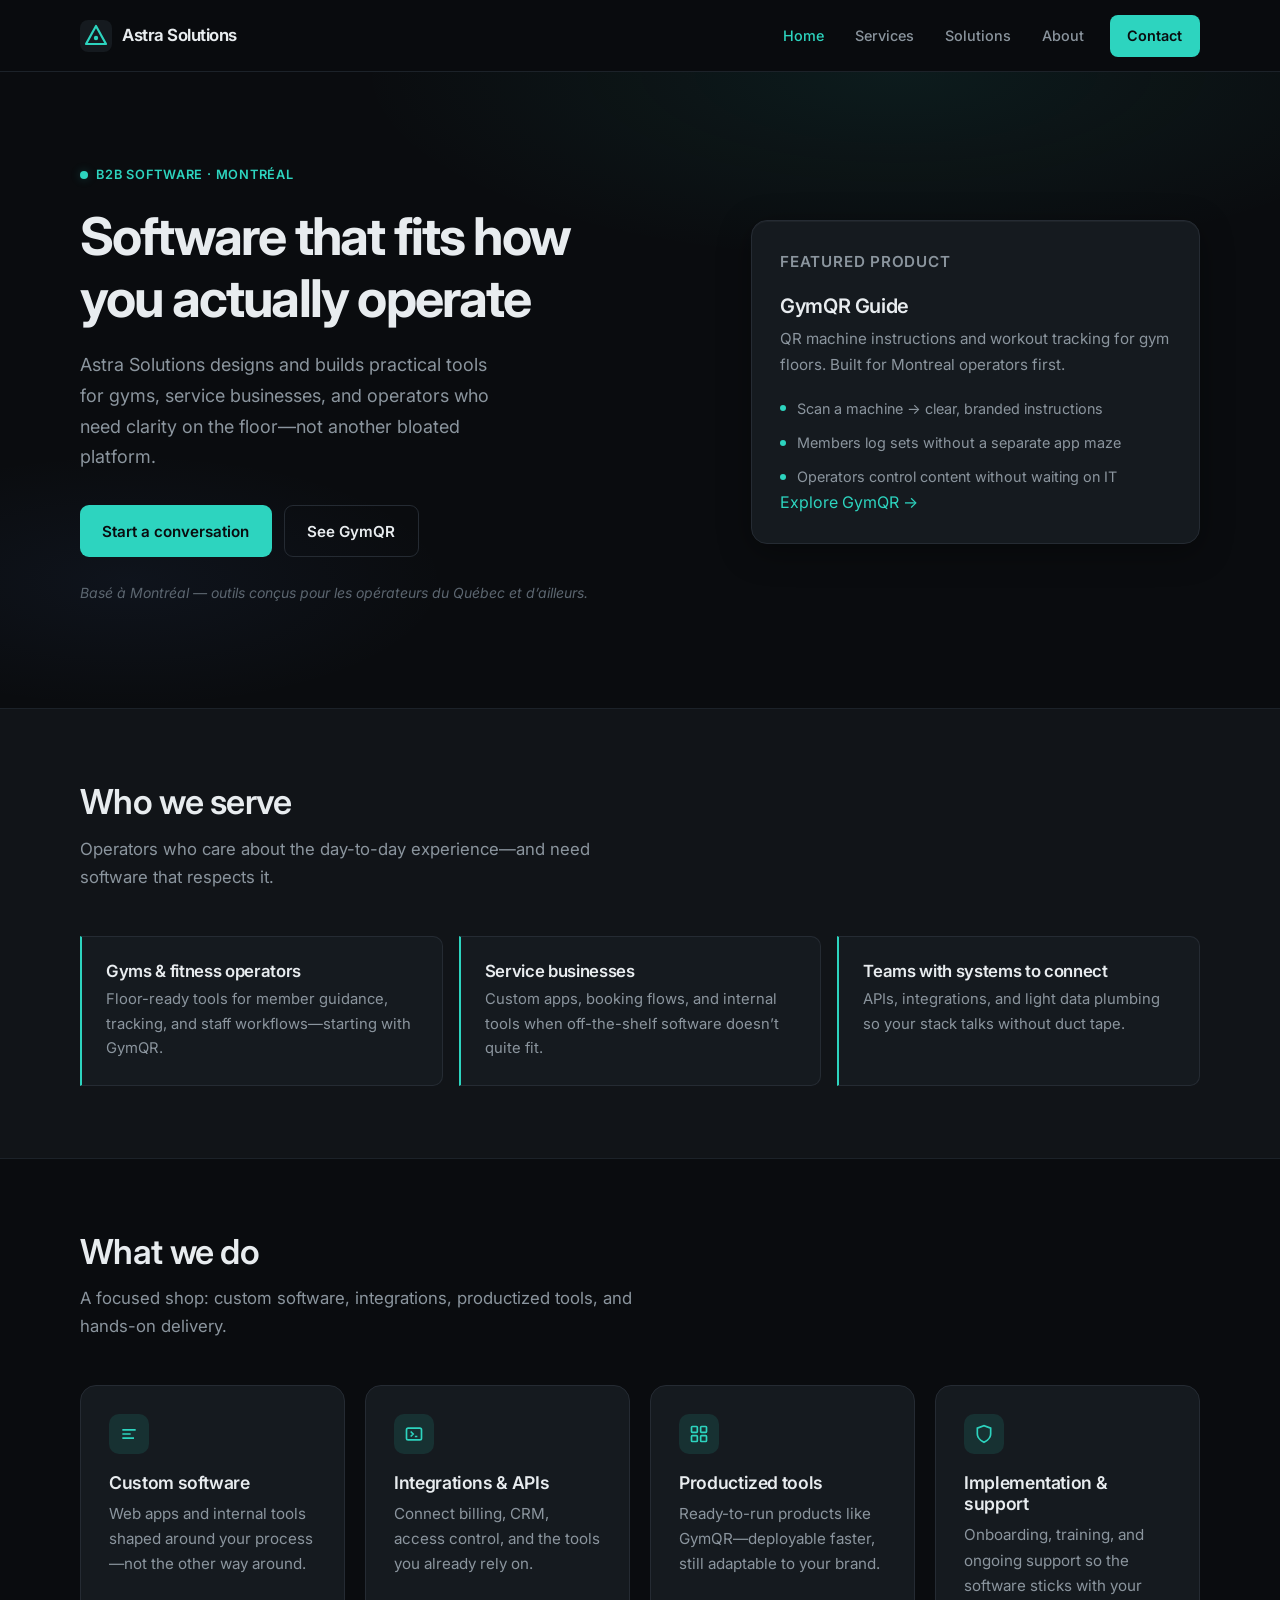
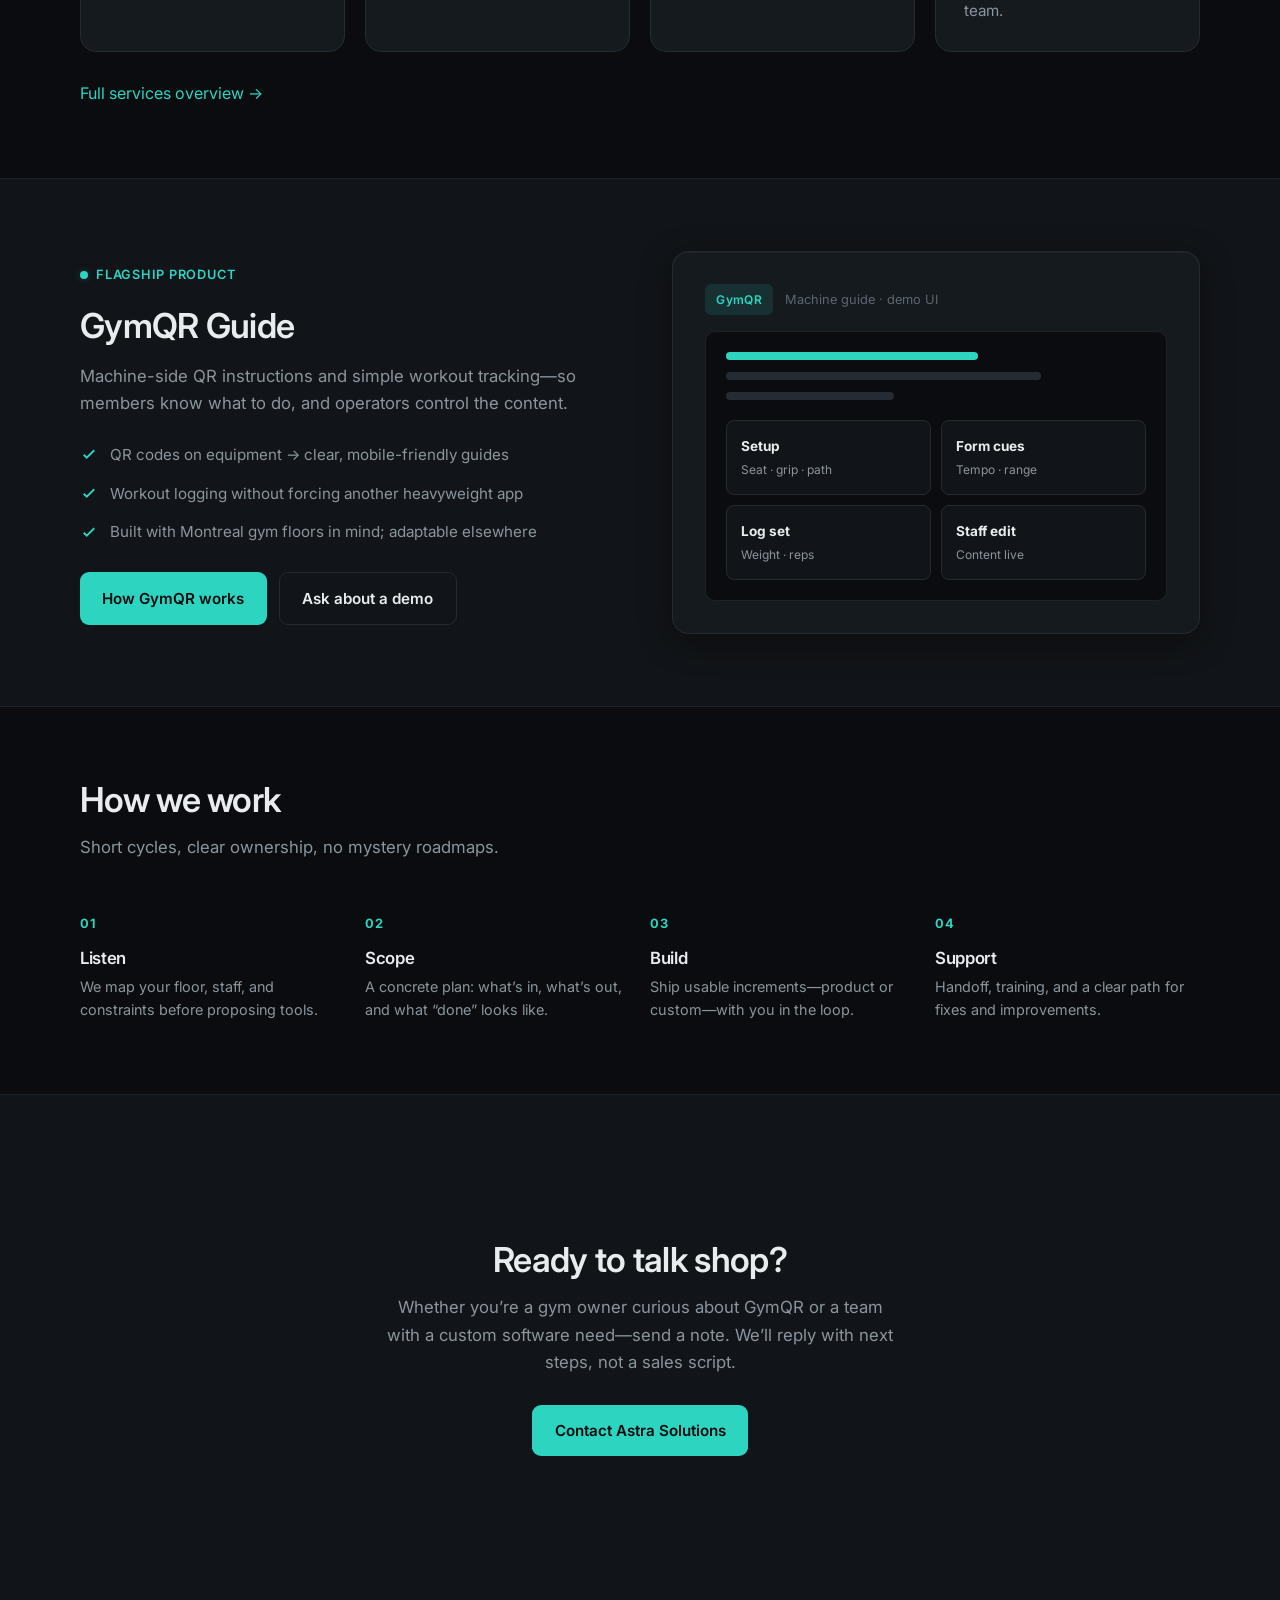
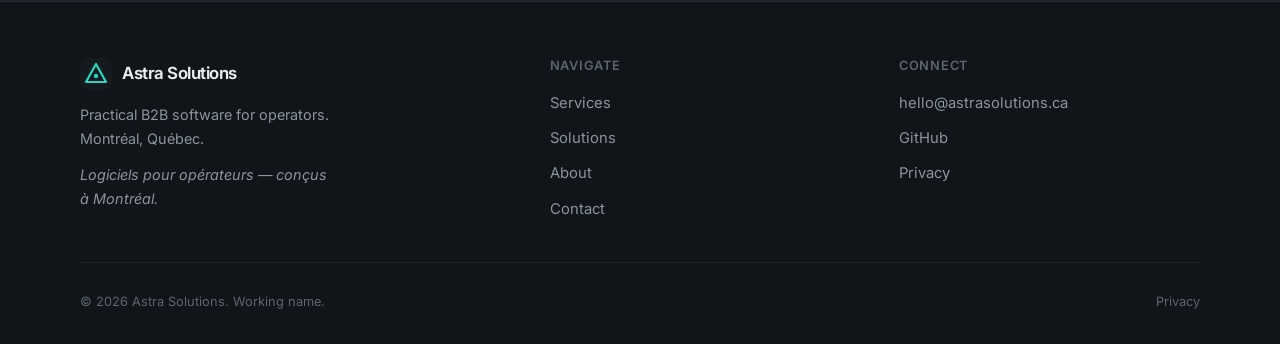
==== index.html @ a2d0a2f6 "Add Astra Solutions static marketing site Multi-page HTML/CSS/JS site for the B2B practice and GymQR" ====
<!DOCTYPE html>
<html lang="en">
<head>
  <meta charset="UTF-8">
  <meta name="viewport" content="width=device-width, initial-scale=1">
  <meta name="description" content="Astra Solutions builds practical B2B software for operators — custom tools, integrations, and products like GymQR for Montreal gyms and beyond.">
  <title>Astra Solutions — Software for operators who ship</title>
  <link rel="icon" href="favicon.svg" type="image/svg+xml">
  <link rel="preconnect" href="https://fonts.googleapis.com">
  <link rel="preconnect" href="https://fonts.gstatic.com" crossorigin>
  <link href="https://fonts.googleapis.com/css2?family=Inter:wght@400;500;600;700&display=swap" rel="stylesheet">
  <link rel="stylesheet" href="css/styles.css">
</head>
<body>
  <a class="skip-link" href="#main">Skip to content</a>

  <header class="site-header">
    <div class="container header-inner">
      <a class="logo" href="index.html" aria-label="Astra Solutions home">
        <svg class="logo-mark" viewBox="0 0 32 32" fill="none" aria-hidden="true">
          <rect width="32" height="32" rx="8" fill="#151a1f"/>
          <path d="M16 6L26 24H6L16 6Z" stroke="#2dd4bf" stroke-width="2.2" stroke-linejoin="round"/>
          <circle cx="16" cy="18" r="2.2" fill="#2dd4bf"/>
        </svg>
        Astra Solutions
      </a>
      <nav class="nav-desktop" aria-label="Primary">
        <a href="index.html" class="active" aria-current="page">Home</a>
        <a href="services.html">Services</a>
        <a href="solutions.html">Solutions</a>
        <a href="about.html">About</a>
        <a href="contact.html" class="nav-cta">Contact</a>
      </nav>
      <button class="menu-toggle" type="button" aria-label="Open menu" aria-expanded="false" aria-controls="mobile-nav">
        <span></span><span></span><span></span>
      </button>
    </div>
    <nav id="mobile-nav" class="nav-mobile" aria-label="Mobile">
      <a href="index.html" class="active" aria-current="page">Home</a>
      <a href="services.html">Services</a>
      <a href="solutions.html">Solutions</a>
      <a href="about.html">About</a>
      <a href="contact.html" class="nav-cta">Contact</a>
    </nav>
  </header>

  <main id="main">
    <section class="hero">
      <div class="container hero-grid">
        <div>
          <p class="eyebrow">B2B software · Montréal</p>
          <h1>Software that fits how you actually operate</h1>
          <p class="hero-lead">
            Astra Solutions designs and builds practical tools for gyms, service businesses, and operators who need clarity on the floor—not another bloated platform.
          </p>
          <div class="btn-group">
            <a class="btn btn-primary" href="contact.html">Start a conversation</a>
            <a class="btn btn-secondary" href="solutions.html">See GymQR</a>
          </div>
          <p class="hero-fr">Basé à Montréal — outils conçus pour les opérateurs du Québec et d’ailleurs.</p>
        </div>
        <aside class="hero-card reveal" aria-label="Featured product">
          <p class="hero-card-label">Featured product</p>
          <h3>GymQR Guide</h3>
          <p>QR machine instructions and workout tracking for gym floors. Built for Montreal operators first.</p>
          <ul class="hero-card-features">
            <li>Scan a machine → clear, branded instructions</li>
            <li>Members log sets without a separate app maze</li>
            <li>Operators control content without waiting on IT</li>
          </ul>
          <a class="card-link" href="solutions.html">Explore GymQR →</a>
        </aside>
      </div>
    </section>

    <section class="section section-alt" id="who">
      <div class="container">
        <div class="section-header reveal">
          <h2>Who we serve</h2>
          <p>Operators who care about the day-to-day experience—and need software that respects it.</p>
        </div>
        <div class="audience-list">
          <div class="audience-item reveal">
            <h3>Gyms &amp; fitness operators</h3>
            <p>Floor-ready tools for member guidance, tracking, and staff workflows—starting with GymQR.</p>
          </div>
          <div class="audience-item reveal">
            <h3>Service businesses</h3>
            <p>Custom apps, booking flows, and internal tools when off-the-shelf software doesn’t quite fit.</p>
          </div>
          <div class="audience-item reveal">
            <h3>Teams with systems to connect</h3>
            <p>APIs, integrations, and light data plumbing so your stack talks without duct tape.</p>
          </div>
        </div>
      </div>
    </section>

    <section class="section" id="services">
      <div class="container">
        <div class="section-header reveal">
          <h2>What we do</h2>
          <p>A focused shop: custom software, integrations, productized tools, and hands-on delivery.</p>
        </div>
        <div class="cards cards-2 cards-4" style="grid-template-columns: repeat(auto-fit, minmax(220px, 1fr));">
          <article class="card reveal">
            <div class="card-icon" aria-hidden="true">
              <svg width="20" height="20" fill="none" stroke="currentColor" stroke-width="2" viewBox="0 0 24 24"><path d="M4 7h16M4 12h10M4 17h14"/></svg>
            </div>
            <h3>Custom software</h3>
            <p>Web apps and internal tools shaped around your process—not the other way around.</p>
          </article>
          <article class="card reveal">
            <div class="card-icon" aria-hidden="true">
              <svg width="20" height="20" fill="none" stroke="currentColor" stroke-width="2" viewBox="0 0 24 24"><path d="M8 9l3 3-3 3M13 15h3M5 5h14a2 2 0 012 2v10a2 2 0 01-2 2H5a2 2 0 01-2-2V7a2 2 0 012-2z"/></svg>
            </div>
            <h3>Integrations &amp; APIs</h3>
            <p>Connect billing, CRM, access control, and the tools you already rely on.</p>
          </article>
          <article class="card reveal">
            <div class="card-icon" aria-hidden="true">
              <svg width="20" height="20" fill="none" stroke="currentColor" stroke-width="2" viewBox="0 0 24 24"><rect x="3" y="3" width="7" height="7" rx="1"/><rect x="14" y="3" width="7" height="7" rx="1"/><rect x="3" y="14" width="7" height="7" rx="1"/><rect x="14" y="14" width="7" height="7" rx="1"/></svg>
            </div>
            <h3>Productized tools</h3>
            <p>Ready-to-run products like GymQR—deployable faster, still adaptable to your brand.</p>
          </article>
          <article class="card reveal">
            <div class="card-icon" aria-hidden="true">
              <svg width="20" height="20" fill="none" stroke="currentColor" stroke-width="2" viewBox="0 0 24 24"><path d="M12 22s8-4 8-10V5l-8-3-8 3v7c0 6 8 10 8 10z"/></svg>
            </div>
            <h3>Implementation &amp; support</h3>
            <p>Onboarding, training, and ongoing support so the software sticks with your team.</p>
          </article>
        </div>
        <p style="margin-top: 1.75rem;" class="reveal">
          <a class="card-link" href="services.html">Full services overview →</a>
        </p>
      </div>
    </section>

    <section class="section section-alt" id="gymqr">
      <div class="container product-band">
        <div class="reveal">
          <p class="eyebrow">Flagship product</p>
          <h2>GymQR Guide</h2>
          <p class="lead">
            Machine-side QR instructions and simple workout tracking—so members know what to do, and operators control the content.
          </p>
          <ul class="feature-list">
            <li>
              <svg width="18" height="18" fill="none" stroke="currentColor" stroke-width="2.5" viewBox="0 0 24 24"><path d="M5 13l4 4L19 7"/></svg>
              QR codes on equipment → clear, mobile-friendly guides
            </li>
            <li>
              <svg width="18" height="18" fill="none" stroke="currentColor" stroke-width="2.5" viewBox="0 0 24 24"><path d="M5 13l4 4L19 7"/></svg>
              Workout logging without forcing another heavyweight app
            </li>
            <li>
              <svg width="18" height="18" fill="none" stroke="currentColor" stroke-width="2.5" viewBox="0 0 24 24"><path d="M5 13l4 4L19 7"/></svg>
              Built with Montreal gym floors in mind; adaptable elsewhere
            </li>
          </ul>
          <div class="btn-group">
            <a class="btn btn-primary" href="solutions.html">How GymQR works</a>
            <a class="btn btn-secondary" href="contact.html">Ask about a demo</a>
          </div>
        </div>
        <div class="product-visual reveal" aria-hidden="true">
          <div class="pv-row">
            <span class="pv-badge">GymQR</span>
            <span style="color: var(--text-dim); font-size: 0.8rem;">Machine guide · demo UI</span>
          </div>
          <div class="pv-screen">
            <div class="pv-bar accent"></div>
            <div class="pv-bar mid"></div>
            <div class="pv-bar short"></div>
            <div class="pv-grid-mini">
              <div class="pv-tile"><strong>Setup</strong> Seat · grip · path</div>
              <div class="pv-tile"><strong>Form cues</strong> Tempo · range</div>
              <div class="pv-tile"><strong>Log set</strong> Weight · reps</div>
              <div class="pv-tile"><strong>Staff edit</strong> Content live</div>
            </div>
          </div>
        </div>
      </div>
    </section>

    <section class="section" id="process">
      <div class="container">
        <div class="section-header reveal">
          <h2>How we work</h2>
          <p>Short cycles, clear ownership, no mystery roadmaps.</p>
        </div>
        <ol class="steps">
          <li class="step reveal">
            <h3>Listen</h3>
            <p>We map your floor, staff, and constraints before proposing tools.</p>
          </li>
          <li class="step reveal">
            <h3>Scope</h3>
            <p>A concrete plan: what’s in, what’s out, and what “done” looks like.</p>
          </li>
          <li class="step reveal">
            <h3>Build</h3>
            <p>Ship usable increments—product or custom—with you in the loop.</p>
          </li>
          <li class="step reveal">
            <h3>Support</h3>
            <p>Handoff, training, and a clear path for fixes and improvements.</p>
          </li>
        </ol>
      </div>
    </section>

    <section class="section section-alt">
      <div class="container cta-band reveal">
        <h2>Ready to talk shop?</h2>
        <p>Whether you’re a gym owner curious about GymQR or a team with a custom software need—send a note. We’ll reply with next steps, not a sales script.</p>
        <a class="btn btn-primary" href="contact.html">Contact Astra Solutions</a>
      </div>
    </section>
  </main>

  <footer class="site-footer">
    <div class="container">
      <div class="footer-grid">
        <div class="footer-brand">
          <a class="logo" href="index.html">
            <svg class="logo-mark" viewBox="0 0 32 32" fill="none" aria-hidden="true">
              <rect width="32" height="32" rx="8" fill="#151a1f"/>
              <path d="M16 6L26 24H6L16 6Z" stroke="#2dd4bf" stroke-width="2.2" stroke-linejoin="round"/>
              <circle cx="16" cy="18" r="2.2" fill="#2dd4bf"/>
            </svg>
            Astra Solutions
          </a>
          <p>Practical B2B software for operators. Montréal, Québec.</p>
          <p class="footer-fr">Logiciels pour opérateurs — conçus à Montréal.</p>
        </div>
        <div class="footer-col">
          <h4>Navigate</h4>
          <ul>
            <li><a href="services.html">Services</a></li>
            <li><a href="solutions.html">Solutions</a></li>
            <li><a href="about.html">About</a></li>
            <li><a href="contact.html">Contact</a></li>
          </ul>
        </div>
        <div class="footer-col">
          <h4>Connect</h4>
          <ul>
            <li><a href="mailto:hello@astrasolutions.ca">hello@astrasolutions.ca</a></li>
            <li><a href="https://github.com/alexbalut/astra-solutions" rel="noopener noreferrer" target="_blank">GitHub</a></li>
            <li><a href="privacy.html">Privacy</a></li>
          </ul>
        </div>
      </div>
      <div class="footer-bottom">
        <span>© 2026 Astra Solutions. Working name.</span>
        <span><a href="privacy.html">Privacy</a></span>
      </div>
    </div>
  </footer>

  <script src="js/main.js"></script>
</body>
</html>
---- css/styles.css ----
/* Astra Solutions — shared styles */
:root {
  --bg: #0a0c0f;
  --bg-elevated: #111418;
  --bg-card: #151a1f;
  --bg-card-hover: #1a2028;
  --border: #252b33;
  --border-subtle: #1c2229;
  --text: #e8ecef;
  --text-muted: #8b959e;
  --text-dim: #5c6670;
  --accent: #2dd4bf;
  --accent-dim: #14b8a6;
  --accent-soft: rgba(45, 212, 191, 0.12);
  --accent-glow: rgba(45, 212, 191, 0.25);
  --steel: #5b8def;
  --focus: #2dd4bf;
  --success: #34d399;
  --error: #f87171;
  --radius: 10px;
  --radius-lg: 16px;
  --header-h: 72px;
  --font: "Inter", system-ui, -apple-system, "Segoe UI", Roboto, sans-serif;
  --font-display: "Inter", system-ui, -apple-system, "Segoe UI", Roboto, sans-serif;
  --max: 1120px;
  --ease: cubic-bezier(0.22, 1, 0.36, 1);
  --shadow: 0 1px 0 rgba(255,255,255,0.04) inset, 0 8px 32px rgba(0,0,0,0.35);
}

*, *::before, *::after { box-sizing: border-box; }

html {
  scroll-behavior: smooth;
  -webkit-text-size-adjust: 100%;
}

body {
  margin: 0;
  font-family: var(--font);
  font-size: 1rem;
  line-height: 1.65;
  color: var(--text);
  background: var(--bg);
  -webkit-font-smoothing: antialiased;
  -moz-osx-font-smoothing: grayscale;
}

img, svg { display: block; max-width: 100%; }
a { color: var(--accent); text-decoration: none; transition: color 0.2s var(--ease); }
a:hover { color: #5eead4; }
ul, ol { margin: 0; padding: 0; }
li { list-style: none; }
h1, h2, h3, h4 { margin: 0; font-weight: 600; letter-spacing: -0.02em; line-height: 1.2; }
p { margin: 0; }

.skip-link {
  position: absolute;
  top: -100%;
  left: 1rem;
  z-index: 1000;
  padding: 0.75rem 1.25rem;
  background: var(--accent);
  color: var(--bg);
  font-weight: 600;
  border-radius: var(--radius);
}
.skip-link:focus { top: 1rem; }

.container {
  width: min(100% - 2rem, var(--max));
  margin-inline: auto;
}

/* Header */
.site-header {
  position: sticky;
  top: 0;
  z-index: 100;
  height: var(--header-h);
  background: rgba(10, 12, 15, 0.85);
  backdrop-filter: blur(14px);
  -webkit-backdrop-filter: blur(14px);
  border-bottom: 1px solid var(--border-subtle);
}

.header-inner {
  display: flex;
  align-items: center;
  justify-content: space-between;
  height: var(--header-h);
}

.logo {
  display: flex;
  align-items: center;
  gap: 0.65rem;
  color: var(--text);
  font-weight: 650;
  font-size: 1.05rem;
  letter-spacing: -0.03em;
}
.logo:hover { color: var(--text); }
.logo-mark {
  width: 32px;
  height: 32px;
  flex-shrink: 0;
}

.nav-desktop {
  display: none;
  align-items: center;
  gap: 0.25rem;
}
.nav-desktop a {
  color: var(--text-muted);
  font-size: 0.9rem;
  font-weight: 500;
  padding: 0.5rem 0.85rem;
  border-radius: 8px;
  transition: color 0.2s, background 0.2s;
}
.nav-desktop a:hover { color: var(--text); background: rgba(255,255,255,0.04); }
.nav-desktop a.active { color: var(--accent); }
.nav-desktop .nav-cta {
  margin-left: 0.5rem;
  background: var(--accent);
  color: var(--bg) !important;
  font-weight: 600;
  padding: 0.55rem 1.1rem;
}
.nav-desktop .nav-cta:hover { background: #5eead4; color: var(--bg) !important; }

.menu-toggle {
  display: flex;
  flex-direction: column;
  justify-content: center;
  gap: 5px;
  width: 44px;
  height: 44px;
  padding: 10px;
  background: transparent;
  border: 1px solid var(--border);
  border-radius: 8px;
  cursor: pointer;
}
.menu-toggle span {
  display: block;
  height: 2px;
  background: var(--text);
  border-radius: 1px;
  transition: transform 0.25s var(--ease), opacity 0.2s;
}
.menu-toggle[aria-expanded="true"] span:nth-child(1) {
  transform: translateY(7px) rotate(45deg);
}
.menu-toggle[aria-expanded="true"] span:nth-child(2) { opacity: 0; }
.menu-toggle[aria-expanded="true"] span:nth-child(3) {
  transform: translateY(-7px) rotate(-45deg);
}

.nav-mobile {
  display: none;
  position: absolute;
  top: var(--header-h);
  left: 0;
  right: 0;
  background: var(--bg-elevated);
  border-bottom: 1px solid var(--border);
  padding: 1rem;
  flex-direction: column;
  gap: 0.25rem;
}
.nav-mobile.open { display: flex; }
.nav-mobile a {
  color: var(--text-muted);
  font-weight: 500;
  padding: 0.85rem 1rem;
  border-radius: 8px;
}
.nav-mobile a:hover,
.nav-mobile a.active { color: var(--accent); background: var(--accent-soft); }
.nav-mobile .nav-cta {
  margin-top: 0.5rem;
  text-align: center;
  background: var(--accent);
  color: var(--bg) !important;
  font-weight: 600;
}
.nav-mobile .nav-cta:hover { background: #5eead4; }

@media (min-width: 860px) {
  .nav-desktop { display: flex; }
  .menu-toggle { display: none; }
  .nav-mobile { display: none !important; }
}

/* Buttons */
.btn {
  display: inline-flex;
  align-items: center;
  justify-content: center;
  gap: 0.5rem;
  padding: 0.8rem 1.4rem;
  font-family: inherit;
  font-size: 0.95rem;
  font-weight: 600;
  border-radius: 9px;
  border: none;
  cursor: pointer;
  transition: background 0.2s, color 0.2s, transform 0.15s, box-shadow 0.2s;
  text-decoration: none;
}
.btn:focus-visible {
  outline: 2px solid var(--focus);
  outline-offset: 3px;
}
.btn-primary {
  background: var(--accent);
  color: var(--bg);
}
.btn-primary:hover {
  background: #5eead4;
  color: var(--bg);
  box-shadow: 0 0 24px var(--accent-glow);
}
.btn-secondary {
  background: transparent;
  color: var(--text);
  border: 1px solid var(--border);
}
.btn-secondary:hover {
  border-color: var(--text-muted);
  background: rgba(255,255,255,0.04);
  color: var(--text);
}
.btn-group {
  display: flex;
  flex-wrap: wrap;
  gap: 0.75rem;
}

/* Hero */
.hero {
  position: relative;
  padding: 4rem 0 5rem;
  overflow: hidden;
}
.hero::before {
  content: "";
  position: absolute;
  inset: 0;
  background:
    radial-gradient(ellipse 70% 50% at 70% 0%, rgba(45, 212, 191, 0.08), transparent 60%),
    radial-gradient(ellipse 50% 40% at 10% 80%, rgba(91, 141, 239, 0.06), transparent 50%);
  pointer-events: none;
}
.hero-grid {
  position: relative;
  display: grid;
  gap: 3rem;
  align-items: center;
}
@media (min-width: 900px) {
  .hero { padding: 5.5rem 0 6.5rem; }
  .hero-grid { grid-template-columns: 1.15fr 0.85fr; gap: 4rem; }
}

.eyebrow {
  display: inline-flex;
  align-items: center;
  gap: 0.5rem;
  font-size: 0.8rem;
  font-weight: 600;
  letter-spacing: 0.06em;
  text-transform: uppercase;
  color: var(--accent);
  margin-bottom: 1.25rem;
}
.eyebrow::before {
  content: "";
  width: 8px;
  height: 8px;
  border-radius: 50%;
  background: var(--accent);
  box-shadow: 0 0 10px var(--accent-glow);
}

.hero h1 {
  font-size: clamp(2.1rem, 5vw, 3.25rem);
  font-weight: 700;
  letter-spacing: -0.035em;
  margin-bottom: 1.25rem;
  max-width: 16ch;
}
.hero-lead {
  font-size: 1.125rem;
  color: var(--text-muted);
  max-width: 38ch;
  margin-bottom: 2rem;
  line-height: 1.7;
}
.hero-fr {
  font-size: 0.875rem;
  color: var(--text-dim);
  margin-top: 1.5rem;
  font-style: italic;
}

.hero-card {
  background: var(--bg-card);
  border: 1px solid var(--border);
  border-radius: var(--radius-lg);
  padding: 1.75rem;
  box-shadow: var(--shadow);
}
.hero-card-label {
  font-size: 0.75rem;
  font-weight: 600;
  letter-spacing: 0.05em;
  text-transform: uppercase;
  color: var(--text-dim);
  margin-bottom: 1rem;
}
.hero-card h3 {
  font-size: 1.25rem;
  margin-bottom: 0.5rem;
}
.hero-card p {
  color: var(--text-muted);
  font-size: 0.95rem;
  margin-bottom: 1.25rem;
}
.hero-card-features {
  display: flex;
  flex-direction: column;
  gap: 0.65rem;
}
.hero-card-features li {
  display: flex;
  align-items: flex-start;
  gap: 0.65rem;
  font-size: 0.9rem;
  color: var(--text-muted);
}
.hero-card-features li::before {
  content: "";
  width: 6px;
  height: 6px;
  margin-top: 0.55rem;
  border-radius: 50%;
  background: var(--accent);
  flex-shrink: 0;
}

/* Sections */
.section {
  padding: 4.5rem 0;
}
.section-alt {
  background: var(--bg-elevated);
  border-top: 1px solid var(--border-subtle);
  border-bottom: 1px solid var(--border-subtle);
}
.section-header {
  max-width: 36rem;
  margin-bottom: 2.75rem;
}
.section-header h2 {
  font-size: clamp(1.65rem, 3.5vw, 2.15rem);
  margin-bottom: 0.85rem;
}
.section-header p {
  color: var(--text-muted);
  font-size: 1.05rem;
}

/* Cards grid */
.cards {
  display: grid;
  gap: 1.25rem;
}
@media (min-width: 640px) {
  .cards-2 { grid-template-columns: repeat(2, 1fr); }
  .cards-3 { grid-template-columns: repeat(3, 1fr); }
}
@media (min-width: 900px) {
  .cards-3 { grid-template-columns: repeat(3, 1fr); }
  .cards-4 { grid-template-columns: repeat(4, 1fr); }
}

.card {
  background: var(--bg-card);
  border: 1px solid var(--border);
  border-radius: var(--radius-lg);
  padding: 1.75rem;
  transition: border-color 0.25s, background 0.25s, transform 0.25s var(--ease);
}
.card:hover {
  border-color: rgba(45, 212, 191, 0.35);
  background: var(--bg-card-hover);
  transform: translateY(-2px);
}
.card-icon {
  width: 40px;
  height: 40px;
  display: flex;
  align-items: center;
  justify-content: center;
  background: var(--accent-soft);
  border-radius: 10px;
  margin-bottom: 1.15rem;
  color: var(--accent);
}
.card h3 {
  font-size: 1.1rem;
  margin-bottom: 0.5rem;
}
.card p {
  color: var(--text-muted);
  font-size: 0.95rem;
}
.card a.card-link {
  display: inline-flex;
  align-items: center;
  gap: 0.35rem;
  margin-top: 1rem;
  font-size: 0.9rem;
  font-weight: 600;
  color: var(--accent);
}

/* Audience / who we serve */
.audience-list {
  display: grid;
  gap: 1rem;
}
@media (min-width: 700px) {
  .audience-list { grid-template-columns: repeat(3, 1fr); }
}
.audience-item {
  padding: 1.5rem;
  border-left: 2px solid var(--accent);
  background: var(--bg-card);
  border-radius: 0 var(--radius) var(--radius) 0;
  border-top: 1px solid var(--border);
  border-right: 1px solid var(--border);
  border-bottom: 1px solid var(--border);
}
.audience-item h3 {
  font-size: 1.05rem;
  margin-bottom: 0.4rem;
}
.audience-item p {
  color: var(--text-muted);
  font-size: 0.925rem;
}

/* Process steps */
.steps {
  display: grid;
  gap: 1.5rem;
  counter-reset: step;
}
@media (min-width: 800px) {
  .steps { grid-template-columns: repeat(4, 1fr); gap: 1.25rem; }
}
.step {
  position: relative;
  padding-top: 0.5rem;
}
.step::before {
  counter-increment: step;
  content: "0" counter(step);
  display: block;
  font-size: 0.8rem;
  font-weight: 700;
  letter-spacing: 0.08em;
  color: var(--accent);
  margin-bottom: 0.85rem;
}
.step h3 {
  font-size: 1.05rem;
  margin-bottom: 0.4rem;
}
.step p {
  color: var(--text-muted);
  font-size: 0.9rem;
}

/* Product highlight band */
.product-band {
  display: grid;
  gap: 2.5rem;
  align-items: center;
}
@media (min-width: 860px) {
  .product-band { grid-template-columns: 1fr 1fr; gap: 4rem; }
}
.product-band h2 {
  font-size: clamp(1.65rem, 3.5vw, 2.15rem);
  margin-bottom: 1rem;
}
.product-band .lead {
  color: var(--text-muted);
  font-size: 1.05rem;
  margin-bottom: 1.5rem;
}
.feature-list {
  display: flex;
  flex-direction: column;
  gap: 0.85rem;
  margin-bottom: 1.75rem;
}
.feature-list li {
  display: flex;
  gap: 0.75rem;
  color: var(--text-muted);
  font-size: 0.95rem;
}
.feature-list li svg {
  flex-shrink: 0;
  margin-top: 0.2rem;
  color: var(--accent);
}
.product-visual {
  background: var(--bg-card);
  border: 1px solid var(--border);
  border-radius: var(--radius-lg);
  padding: 2rem;
  box-shadow: var(--shadow);
  min-height: 280px;
  display: flex;
  flex-direction: column;
  gap: 1rem;
}
.pv-row {
  display: flex;
  gap: 0.75rem;
  align-items: center;
}
.pv-badge {
  background: var(--accent-soft);
  color: var(--accent);
  font-size: 0.75rem;
  font-weight: 600;
  padding: 0.35rem 0.7rem;
  border-radius: 6px;
  letter-spacing: 0.03em;
}
.pv-screen {
  flex: 1;
  background: var(--bg);
  border: 1px solid var(--border-subtle);
  border-radius: 10px;
  padding: 1.25rem;
  display: grid;
  gap: 0.75rem;
}
.pv-bar {
  height: 8px;
  background: var(--border);
  border-radius: 4px;
}
.pv-bar.accent { background: var(--accent); width: 60%; }
.pv-bar.short { width: 40%; }
.pv-bar.mid { width: 75%; }
.pv-grid-mini {
  display: grid;
  grid-template-columns: 1fr 1fr;
  gap: 0.65rem;
  margin-top: 0.5rem;
}
.pv-tile {
  background: var(--bg-elevated);
  border: 1px solid var(--border);
  border-radius: 8px;
  padding: 0.85rem;
  font-size: 0.75rem;
  color: var(--text-muted);
}
.pv-tile strong {
  display: block;
  color: var(--text);
  font-size: 0.85rem;
  margin-bottom: 0.2rem;
}

/* CTA band */
.cta-band {
  text-align: center;
  padding: 4.5rem 0;
}
.cta-band h2 {
  font-size: clamp(1.65rem, 3.5vw, 2.15rem);
  margin-bottom: 0.85rem;
}
.cta-band p {
  color: var(--text-muted);
  max-width: 32rem;
  margin: 0 auto 1.75rem;
  font-size: 1.05rem;
}

/* Page hero (inner pages) */
.page-hero {
  padding: 3.5rem 0 3rem;
  border-bottom: 1px solid var(--border-subtle);
}
.page-hero h1 {
  font-size: clamp(1.9rem, 4vw, 2.75rem);
  margin-bottom: 0.85rem;
}
.page-hero .lead {
  color: var(--text-muted);
  font-size: 1.1rem;
  max-width: 40rem;
}

/* Services detail */
.service-block {
  display: grid;
  gap: 2rem;
  padding: 3rem 0;
  border-bottom: 1px solid var(--border-subtle);
}
.service-block:last-of-type { border-bottom: none; }
@media (min-width: 800px) {
  .service-block {
    grid-template-columns: 1fr 1.4fr;
    gap: 3.5rem;
    align-items: start;
  }
}
.service-block h2 {
  font-size: 1.5rem;
  margin-bottom: 0.5rem;
}
.service-meta {
  color: var(--accent);
  font-size: 0.8rem;
  font-weight: 600;
  letter-spacing: 0.05em;
  text-transform: uppercase;
  margin-bottom: 0.75rem;
}
.service-block .body p {
  color: var(--text-muted);
  margin-bottom: 1rem;
}
.service-block .body ul {
  display: flex;
  flex-direction: column;
  gap: 0.5rem;
}
.service-block .body li {
  list-style: disc;
  margin-left: 1.25rem;
  color: var(--text-muted);
  font-size: 0.95rem;
}

/* About */
.values {
  display: grid;
  gap: 1.25rem;
}
@media (min-width: 700px) {
  .values { grid-template-columns: repeat(3, 1fr); }
}
.value-card {
  padding: 1.5rem;
  background: var(--bg-card);
  border: 1px solid var(--border);
  border-radius: var(--radius-lg);
}
.value-card h3 {
  font-size: 1.05rem;
  margin-bottom: 0.5rem;
  color: var(--accent);
}
.value-card p {
  color: var(--text-muted);
  font-size: 0.925rem;
}
.prose {
  max-width: 40rem;
}
.prose p {
  color: var(--text-muted);
  margin-bottom: 1.15rem;
  font-size: 1.05rem;
}
.prose strong { color: var(--text); font-weight: 600; }
.note-box {
  margin-top: 2rem;
  padding: 1.25rem 1.5rem;
  background: var(--accent-soft);
  border: 1px solid rgba(45, 212, 191, 0.25);
  border-radius: var(--radius);
  font-size: 0.95rem;
  color: var(--text-muted);
}
.note-box strong { color: var(--accent); }

/* Contact */
.contact-grid {
  display: grid;
  gap: 3rem;
  padding: 3rem 0 4.5rem;
}
@media (min-width: 800px) {
  .contact-grid { grid-template-columns: 1fr 1.2fr; gap: 4rem; }
}
.contact-info h2 {
  font-size: 1.35rem;
  margin-bottom: 1rem;
}
.contact-info p {
  color: var(--text-muted);
  margin-bottom: 1.5rem;
}
.next-steps {
  display: flex;
  flex-direction: column;
  gap: 1rem;
}
.next-steps li {
  display: flex;
  gap: 0.85rem;
  align-items: flex-start;
}
.next-num {
  width: 28px;
  height: 28px;
  flex-shrink: 0;
  display: flex;
  align-items: center;
  justify-content: center;
  background: var(--accent-soft);
  color: var(--accent);
  font-size: 0.8rem;
  font-weight: 700;
  border-radius: 50%;
}
.next-steps strong {
  display: block;
  font-size: 0.95rem;
  margin-bottom: 0.15rem;
}
.next-steps span {
  color: var(--text-muted);
  font-size: 0.875rem;
}
.contact-email {
  margin-top: 2rem;
  padding-top: 1.5rem;
  border-top: 1px solid var(--border);
}
.contact-email p {
  font-size: 0.875rem;
  color: var(--text-dim);
  margin-bottom: 0.35rem;
}
.contact-email a {
  font-weight: 600;
  font-size: 1.05rem;
}

/* Form */
.form-card {
  background: var(--bg-card);
  border: 1px solid var(--border);
  border-radius: var(--radius-lg);
  padding: 2rem;
}
.form-group {
  margin-bottom: 1.25rem;
}
.form-group label {
  display: block;
  font-size: 0.875rem;
  font-weight: 550;
  margin-bottom: 0.4rem;
  color: var(--text);
}
.form-group .hint {
  font-size: 0.8rem;
  color: var(--text-dim);
  font-weight: 400;
  margin-left: 0.35rem;
}
.form-group input,
.form-group select,
.form-group textarea {
  width: 100%;
  padding: 0.75rem 1rem;
  font-family: inherit;
  font-size: 1rem;
  color: var(--text);
  background: var(--bg);
  border: 1px solid var(--border);
  border-radius: 8px;
  transition: border-color 0.2s, box-shadow 0.2s;
}
.form-group input:focus,
.form-group select:focus,
.form-group textarea:focus {
  outline: none;
  border-color: var(--accent);
  box-shadow: 0 0 0 3px var(--accent-soft);
}
.form-group input.error,
.form-group select.error,
.form-group textarea.error {
  border-color: var(--error);
}
.form-group .field-error {
  display: none;
  color: var(--error);
  font-size: 0.8rem;
  margin-top: 0.35rem;
}
.form-group .field-error.show { display: block; }
.form-group textarea { min-height: 120px; resize: vertical; }
.form-row {
  display: grid;
  gap: 1.25rem;
}
@media (min-width: 560px) {
  .form-row { grid-template-columns: 1fr 1fr; }
}
.form-success {
  display: none;
  text-align: center;
  padding: 2.5rem 1.5rem;
}
.form-success.show { display: block; }
.form-success svg {
  margin: 0 auto 1.25rem;
  color: var(--success);
}
.form-success h3 {
  font-size: 1.35rem;
  margin-bottom: 0.5rem;
}
.form-success p {
  color: var(--text-muted);
}
.form-card.submitted .form-fields { display: none; }

/* Privacy / legal */
.legal {
  padding: 3rem 0 5rem;
  max-width: 40rem;
}
.legal h2 {
  font-size: 1.25rem;
  margin: 2rem 0 0.75rem;
}
.legal p, .legal li {
  color: var(--text-muted);
  margin-bottom: 0.85rem;
}
.legal ul { margin-bottom: 1rem; }
.legal li {
  list-style: disc;
  margin-left: 1.25rem;
}

/* Footer */
.site-footer {
  background: var(--bg-elevated);
  border-top: 1px solid var(--border);
  padding: 3.5rem 0 2rem;
}
.footer-grid {
  display: grid;
  gap: 2.5rem;
  margin-bottom: 2.5rem;
}
@media (min-width: 700px) {
  .footer-grid {
    grid-template-columns: 1.4fr 1fr 1fr;
    gap: 3rem;
  }
}
.footer-brand .logo { margin-bottom: 0.85rem; }
.footer-brand p {
  color: var(--text-muted);
  font-size: 0.9rem;
  max-width: 28ch;
  margin-bottom: 0.75rem;
}
.footer-fr {
  font-size: 0.8rem;
  color: var(--text-dim);
  font-style: italic;
}
.footer-col h4 {
  font-size: 0.8rem;
  font-weight: 600;
  letter-spacing: 0.06em;
  text-transform: uppercase;
  color: var(--text-dim);
  margin-bottom: 1rem;
}
.footer-col ul {
  display: flex;
  flex-direction: column;
  gap: 0.55rem;
}
.footer-col a {
  color: var(--text-muted);
  font-size: 0.925rem;
}
.footer-col a:hover { color: var(--accent); }
.footer-bottom {
  display: flex;
  flex-wrap: wrap;
  gap: 1rem;
  justify-content: space-between;
  align-items: center;
  padding-top: 1.75rem;
  border-top: 1px solid var(--border-subtle);
  font-size: 0.8rem;
  color: var(--text-dim);
}
.footer-bottom a { color: var(--text-dim); }
.footer-bottom a:hover { color: var(--accent); }

/* Reveal animations */
.reveal {
  opacity: 0;
  transform: translateY(16px);
  transition: opacity 0.6s var(--ease), transform 0.6s var(--ease);
}
.reveal.visible {
  opacity: 1;
  transform: none;
}

/* Focus visible globally */
:focus-visible {
  outline: 2px solid var(--focus);
  outline-offset: 3px;
}
button:focus:not(:focus-visible),
a:focus:not(:focus-visible) { outline: none; }

/* Reduced motion */
@media (prefers-reduced-motion: reduce) {
  html { scroll-behavior: auto; }
  *, *::before, *::after {
    animation-duration: 0.01ms !important;
    transition-duration: 0.01ms !important;
  }
  .reveal { opacity: 1; transform: none; }
}
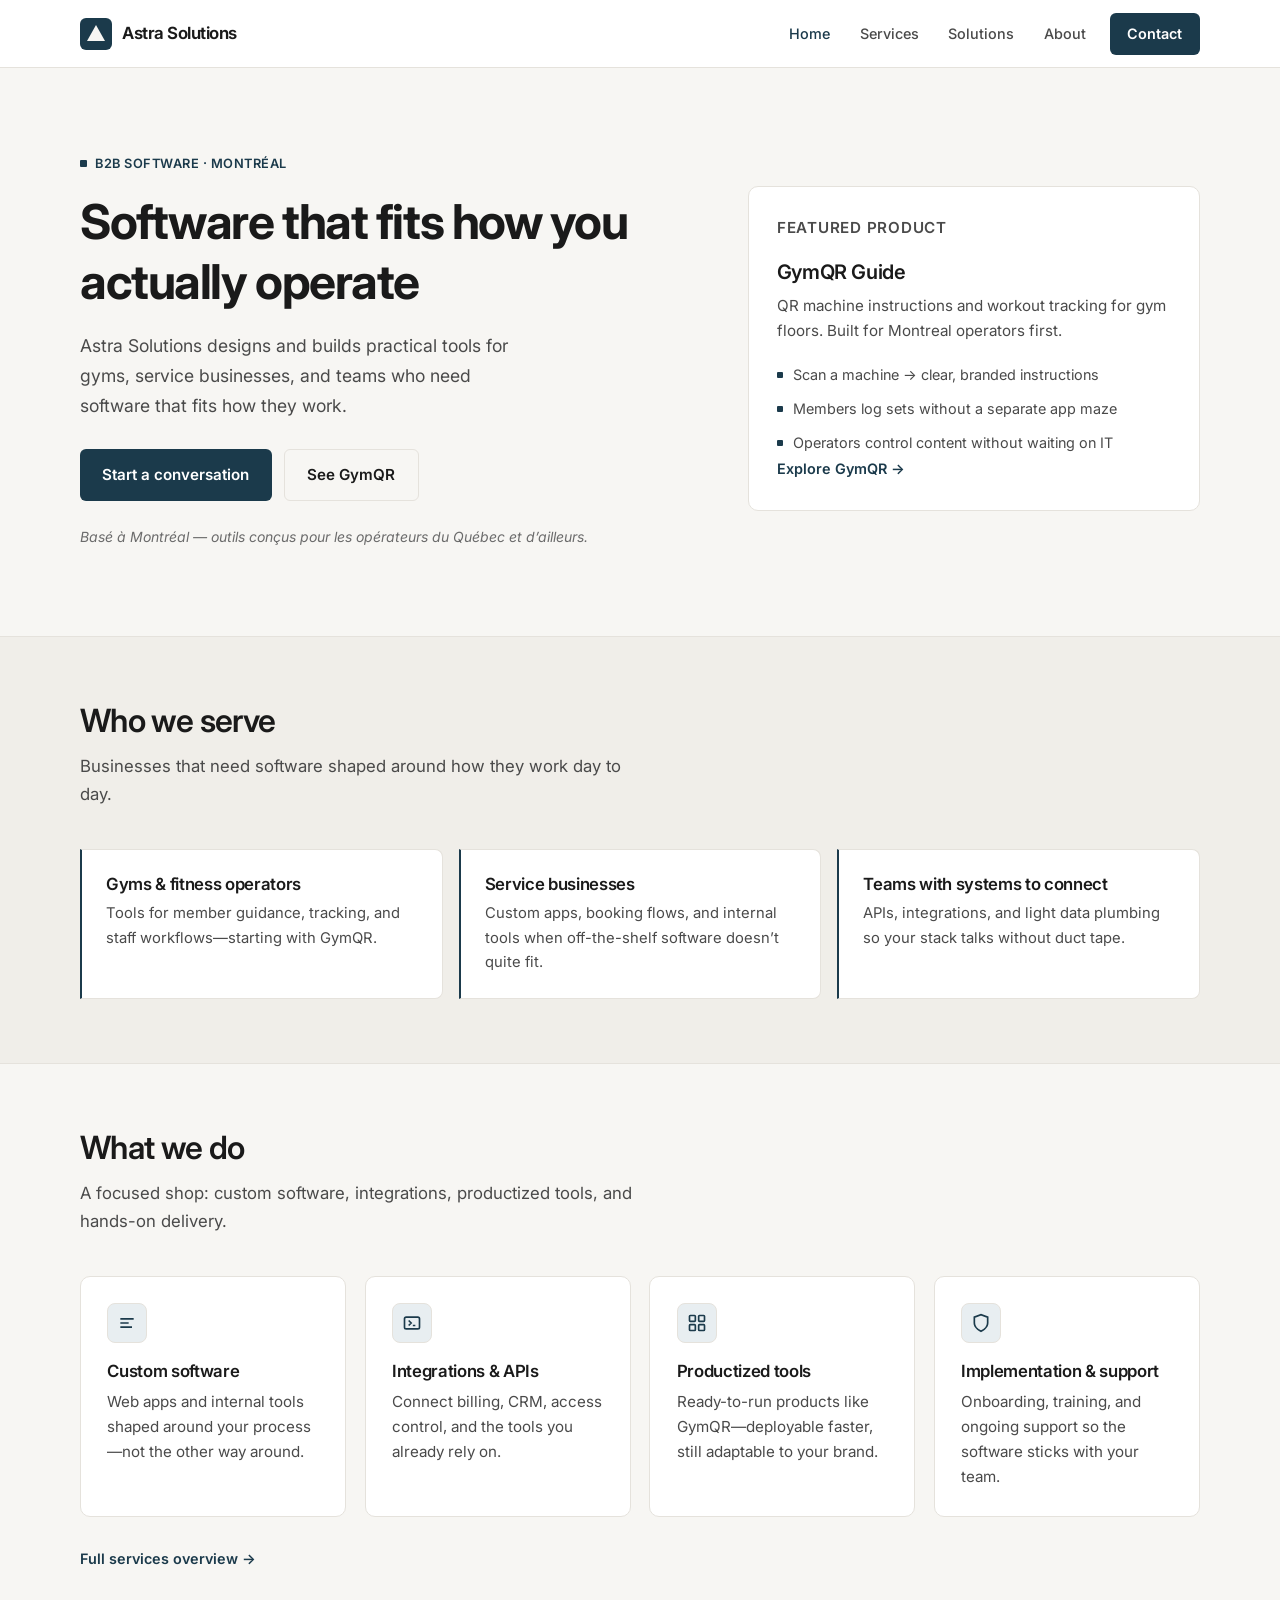
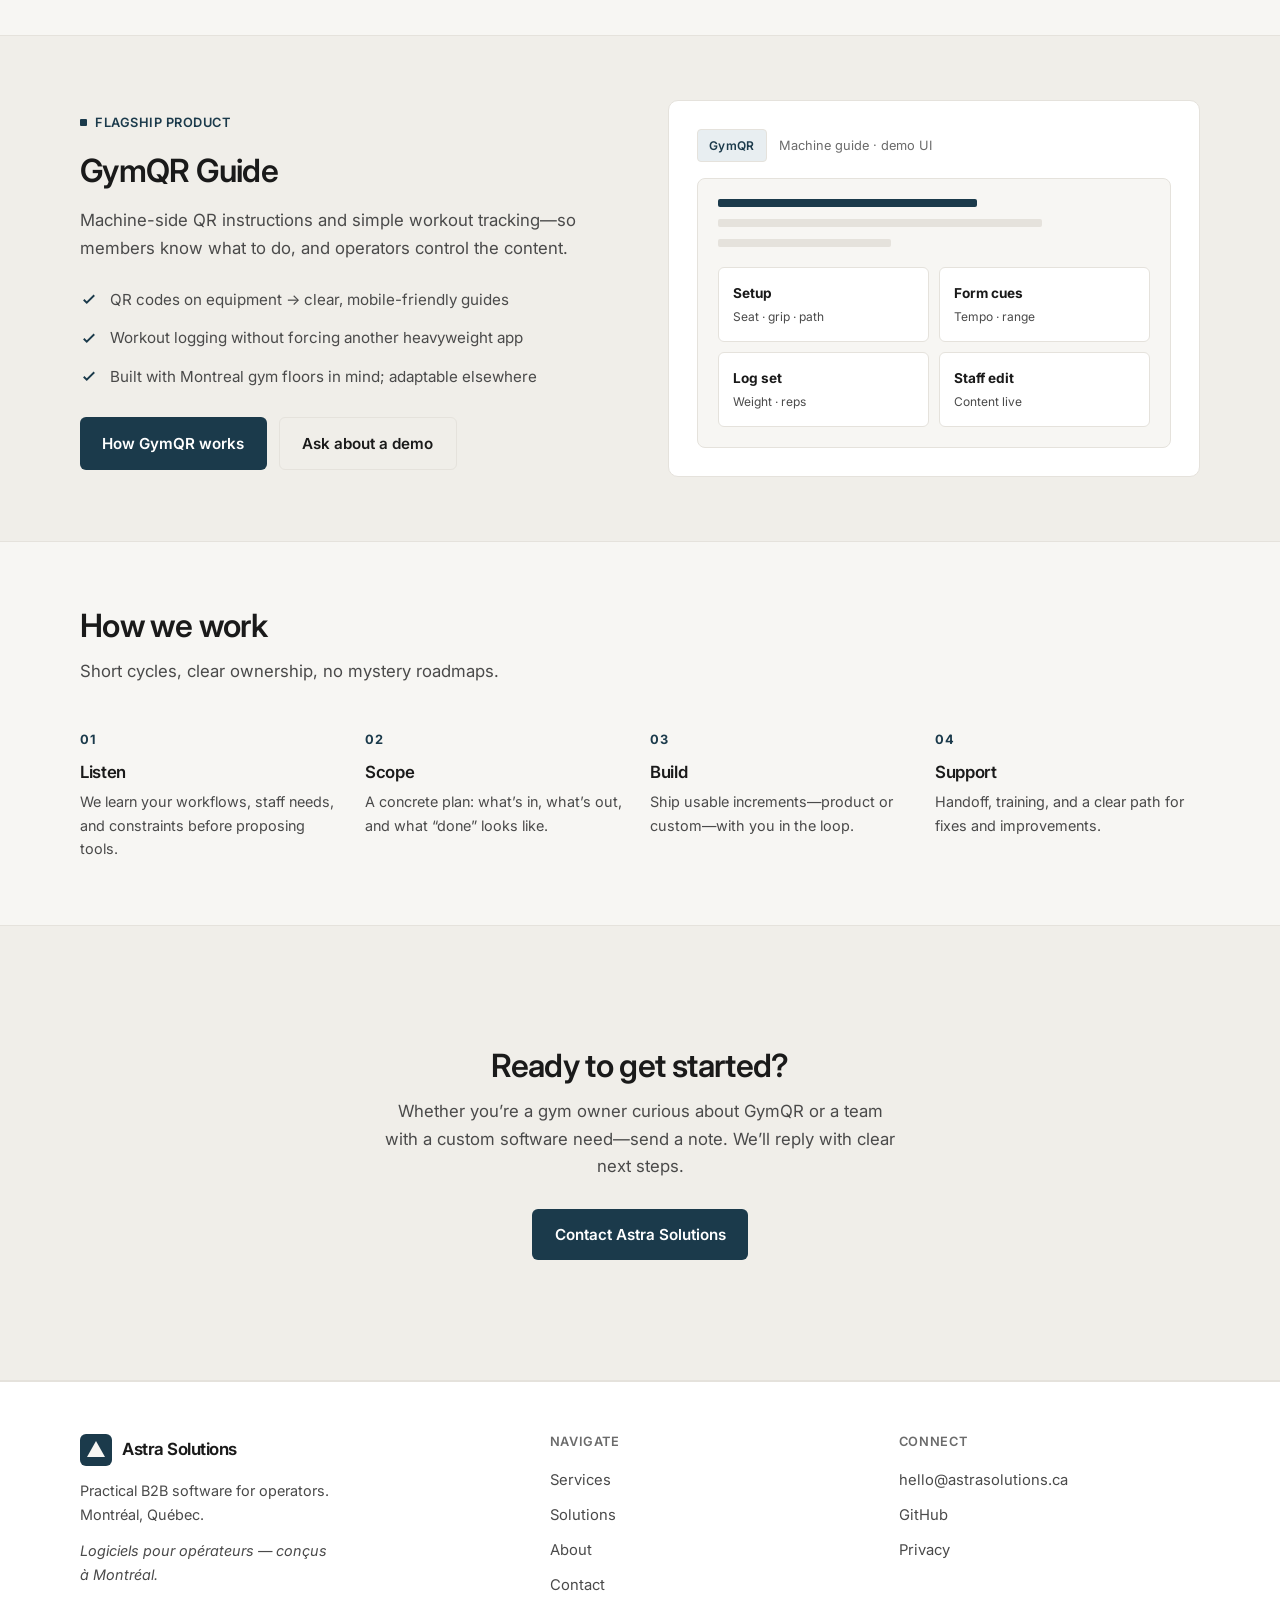
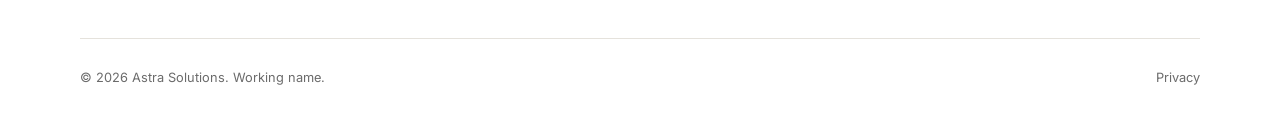
==== commit 98e905c7: "Restyle site: light, flat, clean (drop dark theme)" ====
--- a/index.html
+++ b/index.html
@@ -4,7 +4,7 @@
   <meta charset="UTF-8">
   <meta name="viewport" content="width=device-width, initial-scale=1">
   <meta name="description" content="Astra Solutions builds practical B2B software for operators — custom tools, integrations, and products like GymQR for Montreal gyms and beyond.">
-  <title>Astra Solutions — Software for operators who ship</title>
+  <title>Astra Solutions — Practical B2B software</title>
   <link rel="icon" href="favicon.svg" type="image/svg+xml">
   <link rel="preconnect" href="https://fonts.googleapis.com">
   <link rel="preconnect" href="https://fonts.gstatic.com" crossorigin>
@@ -18,9 +18,8 @@
     <div class="container header-inner">
       <a class="logo" href="index.html" aria-label="Astra Solutions home">
         <svg class="logo-mark" viewBox="0 0 32 32" fill="none" aria-hidden="true">
-          <rect width="32" height="32" rx="8" fill="#151a1f"/>
-          <path d="M16 6L26 24H6L16 6Z" stroke="#2dd4bf" stroke-width="2.2" stroke-linejoin="round"/>
-          <circle cx="16" cy="18" r="2.2" fill="#2dd4bf"/>
+          <rect width="32" height="32" rx="6" fill="#1B3A4B"/>
+          <path d="M16 7L25 23H7L16 7Z" fill="#F7F6F3"/>
         </svg>
         Astra Solutions
       </a>
@@ -51,7 +50,7 @@
           <p class="eyebrow">B2B software · Montréal</p>
           <h1>Software that fits how you actually operate</h1>
           <p class="hero-lead">
-            Astra Solutions designs and builds practical tools for gyms, service businesses, and operators who need clarity on the floor—not another bloated platform.
+            Astra Solutions designs and builds practical tools for gyms, service businesses, and teams who need software that fits how they work.
           </p>
           <div class="btn-group">
             <a class="btn btn-primary" href="contact.html">Start a conversation</a>
@@ -77,12 +76,12 @@
       <div class="container">
         <div class="section-header reveal">
           <h2>Who we serve</h2>
-          <p>Operators who care about the day-to-day experience—and need software that respects it.</p>
+          <p>Businesses that need software shaped around how they work day to day.</p>
         </div>
         <div class="audience-list">
           <div class="audience-item reveal">
             <h3>Gyms &amp; fitness operators</h3>
-            <p>Floor-ready tools for member guidance, tracking, and staff workflows—starting with GymQR.</p>
+            <p>Tools for member guidance, tracking, and staff workflows—starting with GymQR.</p>
           </div>
           <div class="audience-item reveal">
             <h3>Service businesses</h3>
@@ -194,7 +193,7 @@
         <ol class="steps">
           <li class="step reveal">
             <h3>Listen</h3>
-            <p>We map your floor, staff, and constraints before proposing tools.</p>
+            <p>We learn your workflows, staff needs, and constraints before proposing tools.</p>
           </li>
           <li class="step reveal">
             <h3>Scope</h3>
@@ -214,8 +213,8 @@
 
     <section class="section section-alt">
       <div class="container cta-band reveal">
-        <h2>Ready to talk shop?</h2>
-        <p>Whether you’re a gym owner curious about GymQR or a team with a custom software need—send a note. We’ll reply with next steps, not a sales script.</p>
+        <h2>Ready to get started?</h2>
+        <p>Whether you’re a gym owner curious about GymQR or a team with a custom software need—send a note. We’ll reply with clear next steps.</p>
         <a class="btn btn-primary" href="contact.html">Contact Astra Solutions</a>
       </div>
     </section>
@@ -227,9 +226,8 @@
         <div class="footer-brand">
           <a class="logo" href="index.html">
             <svg class="logo-mark" viewBox="0 0 32 32" fill="none" aria-hidden="true">
-              <rect width="32" height="32" rx="8" fill="#151a1f"/>
-              <path d="M16 6L26 24H6L16 6Z" stroke="#2dd4bf" stroke-width="2.2" stroke-linejoin="round"/>
-              <circle cx="16" cy="18" r="2.2" fill="#2dd4bf"/>
+              <rect width="32" height="32" rx="6" fill="#1B3A4B"/>
+              <path d="M16 7L25 23H7L16 7Z" fill="#F7F6F3"/>
             </svg>
             Astra Solutions
           </a>
--- a/css/styles.css
+++ b/css/styles.css
@@ -1,30 +1,27 @@
-/* Astra Solutions — shared styles */
+/* Astra Solutions — light, flat, clean */
 :root {
-  --bg: #0a0c0f;
-  --bg-elevated: #111418;
-  --bg-card: #151a1f;
-  --bg-card-hover: #1a2028;
-  --border: #252b33;
-  --border-subtle: #1c2229;
-  --text: #e8ecef;
-  --text-muted: #8b959e;
-  --text-dim: #5c6670;
-  --accent: #2dd4bf;
-  --accent-dim: #14b8a6;
-  --accent-soft: rgba(45, 212, 191, 0.12);
-  --accent-glow: rgba(45, 212, 191, 0.25);
-  --steel: #5b8def;
-  --focus: #2dd4bf;
-  --success: #34d399;
-  --error: #f87171;
-  --radius: 10px;
-  --radius-lg: 16px;
-  --header-h: 72px;
+  --bg: #F7F6F3;
+  --bg-elevated: #F0EEE9;
+  --bg-card: #FFFFFF;
+  --bg-card-hover: #FFFFFF;
+  --border: #E5E2DC;
+  --border-subtle: #E5E2DC;
+  --text: #1A1A1A;
+  --text-muted: #4A4A4A;
+  --text-dim: #6B6B6B;
+  --accent: #1B3A4B;
+  --accent-hover: #152E3C;
+  --accent-soft: #E8EEF1;
+  --focus: #1B3A4B;
+  --success: #2F6B4F;
+  --error: #B42318;
+  --radius: 8px;
+  --radius-lg: 10px;
+  --header-h: 68px;
   --font: "Inter", system-ui, -apple-system, "Segoe UI", Roboto, sans-serif;
   --font-display: "Inter", system-ui, -apple-system, "Segoe UI", Roboto, sans-serif;
   --max: 1120px;
-  --ease: cubic-bezier(0.22, 1, 0.36, 1);
-  --shadow: 0 1px 0 rgba(255,255,255,0.04) inset, 0 8px 32px rgba(0,0,0,0.35);
+  --ease: ease;
 }
 
 *, *::before, *::after { box-sizing: border-box; }
@@ -46,11 +43,11 @@
 }
 
 img, svg { display: block; max-width: 100%; }
-a { color: var(--accent); text-decoration: none; transition: color 0.2s var(--ease); }
-a:hover { color: #5eead4; }
+a { color: var(--accent); text-decoration: none; transition: color 0.15s var(--ease); }
+a:hover { color: var(--accent-hover); }
 ul, ol { margin: 0; padding: 0; }
 li { list-style: none; }
-h1, h2, h3, h4 { margin: 0; font-weight: 600; letter-spacing: -0.02em; line-height: 1.2; }
+h1, h2, h3, h4 { margin: 0; font-weight: 600; letter-spacing: -0.02em; line-height: 1.25; color: var(--text); }
 p { margin: 0; }
 
 .skip-link {
@@ -60,11 +57,11 @@
   z-index: 1000;
   padding: 0.75rem 1.25rem;
   background: var(--accent);
-  color: var(--bg);
+  color: #fff;
   font-weight: 600;
   border-radius: var(--radius);
 }
-.skip-link:focus { top: 1rem; }
+.skip-link:focus { top: 1rem; color: #fff; }
 
 .container {
   width: min(100% - 2rem, var(--max));
@@ -77,10 +74,8 @@
   top: 0;
   z-index: 100;
   height: var(--header-h);
-  background: rgba(10, 12, 15, 0.85);
-  backdrop-filter: blur(14px);
-  -webkit-backdrop-filter: blur(14px);
-  border-bottom: 1px solid var(--border-subtle);
+  background: #FFFFFF;
+  border-bottom: 1px solid var(--border);
 }
 
 .header-inner {
@@ -109,26 +104,26 @@
 .nav-desktop {
   display: none;
   align-items: center;
-  gap: 0.25rem;
+  gap: 0.15rem;
 }
 .nav-desktop a {
   color: var(--text-muted);
   font-size: 0.9rem;
   font-weight: 500;
   padding: 0.5rem 0.85rem;
-  border-radius: 8px;
-  transition: color 0.2s, background 0.2s;
-}
-.nav-desktop a:hover { color: var(--text); background: rgba(255,255,255,0.04); }
+  border-radius: 6px;
+  transition: color 0.15s, background 0.15s;
+}
+.nav-desktop a:hover { color: var(--text); background: var(--bg-elevated); }
 .nav-desktop a.active { color: var(--accent); }
 .nav-desktop .nav-cta {
   margin-left: 0.5rem;
   background: var(--accent);
-  color: var(--bg) !important;
+  color: #fff !important;
   font-weight: 600;
   padding: 0.55rem 1.1rem;
 }
-.nav-desktop .nav-cta:hover { background: #5eead4; color: var(--bg) !important; }
+.nav-desktop .nav-cta:hover { background: var(--accent-hover); color: #fff !important; }
 
 .menu-toggle {
   display: flex;
@@ -140,7 +135,7 @@
   padding: 10px;
   background: transparent;
   border: 1px solid var(--border);
-  border-radius: 8px;
+  border-radius: 6px;
   cursor: pointer;
 }
 .menu-toggle span {
@@ -148,7 +143,7 @@
   height: 2px;
   background: var(--text);
   border-radius: 1px;
-  transition: transform 0.25s var(--ease), opacity 0.2s;
+  transition: transform 0.2s var(--ease), opacity 0.15s;
 }
 .menu-toggle[aria-expanded="true"] span:nth-child(1) {
   transform: translateY(7px) rotate(45deg);
@@ -164,7 +159,7 @@
   top: var(--header-h);
   left: 0;
   right: 0;
-  background: var(--bg-elevated);
+  background: #FFFFFF;
   border-bottom: 1px solid var(--border);
   padding: 1rem;
   flex-direction: column;
@@ -175,7 +170,7 @@
   color: var(--text-muted);
   font-weight: 500;
   padding: 0.85rem 1rem;
-  border-radius: 8px;
+  border-radius: 6px;
 }
 .nav-mobile a:hover,
 .nav-mobile a.active { color: var(--accent); background: var(--accent-soft); }
@@ -183,10 +178,10 @@
   margin-top: 0.5rem;
   text-align: center;
   background: var(--accent);
-  color: var(--bg) !important;
-  font-weight: 600;
-}
-.nav-mobile .nav-cta:hover { background: #5eead4; }
+  color: #fff !important;
+  font-weight: 600;
+}
+.nav-mobile .nav-cta:hover { background: var(--accent-hover); }
 
 @media (min-width: 860px) {
   .nav-desktop { display: flex; }
@@ -204,10 +199,10 @@
   font-family: inherit;
   font-size: 0.95rem;
   font-weight: 600;
-  border-radius: 9px;
+  border-radius: 6px;
   border: none;
   cursor: pointer;
-  transition: background 0.2s, color 0.2s, transform 0.15s, box-shadow 0.2s;
+  transition: background 0.15s, color 0.15s, border-color 0.15s;
   text-decoration: none;
 }
 .btn:focus-visible {
@@ -216,12 +211,11 @@
 }
 .btn-primary {
   background: var(--accent);
-  color: var(--bg);
+  color: #fff;
 }
 .btn-primary:hover {
-  background: #5eead4;
-  color: var(--bg);
-  box-shadow: 0 0 24px var(--accent-glow);
+  background: var(--accent-hover);
+  color: #fff;
 }
 .btn-secondary {
   background: transparent;
@@ -229,8 +223,8 @@
   border: 1px solid var(--border);
 }
 .btn-secondary:hover {
-  border-color: var(--text-muted);
-  background: rgba(255,255,255,0.04);
+  border-color: #C9C5BD;
+  background: var(--bg-elevated);
   color: var(--text);
 }
 .btn-group {
@@ -242,27 +236,17 @@
 /* Hero */
 .hero {
   position: relative;
-  padding: 4rem 0 5rem;
-  overflow: hidden;
-}
-.hero::before {
-  content: "";
-  position: absolute;
-  inset: 0;
-  background:
-    radial-gradient(ellipse 70% 50% at 70% 0%, rgba(45, 212, 191, 0.08), transparent 60%),
-    radial-gradient(ellipse 50% 40% at 10% 80%, rgba(91, 141, 239, 0.06), transparent 50%);
-  pointer-events: none;
+  padding: 3.5rem 0 4.5rem;
 }
 .hero-grid {
   position: relative;
   display: grid;
-  gap: 3rem;
+  gap: 2.5rem;
   align-items: center;
 }
 @media (min-width: 900px) {
-  .hero { padding: 5.5rem 0 6.5rem; }
-  .hero-grid { grid-template-columns: 1.15fr 0.85fr; gap: 4rem; }
+  .hero { padding: 5rem 0 5.5rem; }
+  .hero-grid { grid-template-columns: 1.15fr 0.85fr; gap: 3.5rem; }
 }
 
 .eyebrow {
@@ -271,32 +255,31 @@
   gap: 0.5rem;
   font-size: 0.8rem;
   font-weight: 600;
-  letter-spacing: 0.06em;
+  letter-spacing: 0.04em;
   text-transform: uppercase;
   color: var(--accent);
-  margin-bottom: 1.25rem;
+  margin-bottom: 1.15rem;
 }
 .eyebrow::before {
   content: "";
-  width: 8px;
-  height: 8px;
-  border-radius: 50%;
+  width: 7px;
+  height: 7px;
+  border-radius: 1px;
   background: var(--accent);
-  box-shadow: 0 0 10px var(--accent-glow);
 }
 
 .hero h1 {
-  font-size: clamp(2.1rem, 5vw, 3.25rem);
+  font-size: clamp(2rem, 4.5vw, 3rem);
   font-weight: 700;
-  letter-spacing: -0.035em;
-  margin-bottom: 1.25rem;
-  max-width: 16ch;
+  letter-spacing: -0.03em;
+  margin-bottom: 1.15rem;
+  max-width: 18ch;
 }
 .hero-lead {
-  font-size: 1.125rem;
-  color: var(--text-muted);
-  max-width: 38ch;
-  margin-bottom: 2rem;
+  font-size: 1.1rem;
+  color: var(--text-muted);
+  max-width: 40ch;
+  margin-bottom: 1.75rem;
   line-height: 1.7;
 }
 .hero-fr {
@@ -311,7 +294,6 @@
   border: 1px solid var(--border);
   border-radius: var(--radius-lg);
   padding: 1.75rem;
-  box-shadow: var(--shadow);
 }
 .hero-card-label {
   font-size: 0.75rem;
@@ -347,27 +329,27 @@
   width: 6px;
   height: 6px;
   margin-top: 0.55rem;
-  border-radius: 50%;
+  border-radius: 1px;
   background: var(--accent);
   flex-shrink: 0;
 }
 
 /* Sections */
 .section {
-  padding: 4.5rem 0;
+  padding: 4rem 0;
 }
 .section-alt {
   background: var(--bg-elevated);
-  border-top: 1px solid var(--border-subtle);
-  border-bottom: 1px solid var(--border-subtle);
+  border-top: 1px solid var(--border);
+  border-bottom: 1px solid var(--border);
 }
 .section-header {
   max-width: 36rem;
-  margin-bottom: 2.75rem;
+  margin-bottom: 2.5rem;
 }
 .section-header h2 {
-  font-size: clamp(1.65rem, 3.5vw, 2.15rem);
-  margin-bottom: 0.85rem;
+  font-size: clamp(1.55rem, 3.2vw, 2rem);
+  margin-bottom: 0.75rem;
 }
 .section-header p {
   color: var(--text-muted);
@@ -377,7 +359,7 @@
 /* Cards grid */
 .cards {
   display: grid;
-  gap: 1.25rem;
+  gap: 1.15rem;
 }
 @media (min-width: 640px) {
   .cards-2 { grid-template-columns: repeat(2, 1fr); }
@@ -392,13 +374,11 @@
   background: var(--bg-card);
   border: 1px solid var(--border);
   border-radius: var(--radius-lg);
-  padding: 1.75rem;
-  transition: border-color 0.25s, background 0.25s, transform 0.25s var(--ease);
+  padding: 1.65rem;
 }
 .card:hover {
-  border-color: rgba(45, 212, 191, 0.35);
-  background: var(--bg-card-hover);
-  transform: translateY(-2px);
+  border-color: var(--border);
+  background: var(--bg-card);
 }
 .card-icon {
   width: 40px;
@@ -407,13 +387,14 @@
   align-items: center;
   justify-content: center;
   background: var(--accent-soft);
-  border-radius: 10px;
-  margin-bottom: 1.15rem;
+  border: 1px solid var(--border);
+  border-radius: 8px;
+  margin-bottom: 1.1rem;
   color: var(--accent);
 }
 .card h3 {
-  font-size: 1.1rem;
-  margin-bottom: 0.5rem;
+  font-size: 1.05rem;
+  margin-bottom: 0.45rem;
 }
 .card p {
   color: var(--text-muted);
@@ -424,6 +405,11 @@
   align-items: center;
   gap: 0.35rem;
   margin-top: 1rem;
+  font-size: 0.9rem;
+  font-weight: 600;
+  color: var(--accent);
+}
+.card-link {
   font-size: 0.9rem;
   font-weight: 600;
   color: var(--accent);
@@ -466,7 +452,7 @@
 }
 .step {
   position: relative;
-  padding-top: 0.5rem;
+  padding-top: 0.25rem;
 }
 .step::before {
   counter-increment: step;
@@ -474,9 +460,9 @@
   display: block;
   font-size: 0.8rem;
   font-weight: 700;
-  letter-spacing: 0.08em;
+  letter-spacing: 0.06em;
   color: var(--accent);
-  margin-bottom: 0.85rem;
+  margin-bottom: 0.75rem;
 }
 .step h3 {
   font-size: 1.05rem;
@@ -494,10 +480,10 @@
   align-items: center;
 }
 @media (min-width: 860px) {
-  .product-band { grid-template-columns: 1fr 1fr; gap: 4rem; }
+  .product-band { grid-template-columns: 1fr 1fr; gap: 3.5rem; }
 }
 .product-band h2 {
-  font-size: clamp(1.65rem, 3.5vw, 2.15rem);
+  font-size: clamp(1.55rem, 3.2vw, 2rem);
   margin-bottom: 1rem;
 }
 .product-band .lead {
@@ -526,9 +512,8 @@
   background: var(--bg-card);
   border: 1px solid var(--border);
   border-radius: var(--radius-lg);
-  padding: 2rem;
-  box-shadow: var(--shadow);
-  min-height: 280px;
+  padding: 1.75rem;
+  min-height: 260px;
   display: flex;
   flex-direction: column;
   gap: 1rem;
@@ -544,14 +529,15 @@
   font-size: 0.75rem;
   font-weight: 600;
   padding: 0.35rem 0.7rem;
-  border-radius: 6px;
-  letter-spacing: 0.03em;
+  border-radius: 4px;
+  border: 1px solid var(--border);
+  letter-spacing: 0.02em;
 }
 .pv-screen {
   flex: 1;
   background: var(--bg);
-  border: 1px solid var(--border-subtle);
-  border-radius: 10px;
+  border: 1px solid var(--border);
+  border-radius: 8px;
   padding: 1.25rem;
   display: grid;
   gap: 0.75rem;
@@ -559,7 +545,7 @@
 .pv-bar {
   height: 8px;
   background: var(--border);
-  border-radius: 4px;
+  border-radius: 2px;
 }
 .pv-bar.accent { background: var(--accent); width: 60%; }
 .pv-bar.short { width: 40%; }
@@ -571,9 +557,9 @@
   margin-top: 0.5rem;
 }
 .pv-tile {
-  background: var(--bg-elevated);
-  border: 1px solid var(--border);
-  border-radius: 8px;
+  background: #FFFFFF;
+  border: 1px solid var(--border);
+  border-radius: 6px;
   padding: 0.85rem;
   font-size: 0.75rem;
   color: var(--text-muted);
@@ -588,11 +574,11 @@
 /* CTA band */
 .cta-band {
   text-align: center;
-  padding: 4.5rem 0;
+  padding: 3.5rem 0;
 }
 .cta-band h2 {
-  font-size: clamp(1.65rem, 3.5vw, 2.15rem);
-  margin-bottom: 0.85rem;
+  font-size: clamp(1.55rem, 3.2vw, 2rem);
+  margin-bottom: 0.75rem;
 }
 .cta-band p {
   color: var(--text-muted);
@@ -603,12 +589,12 @@
 
 /* Page hero (inner pages) */
 .page-hero {
-  padding: 3.5rem 0 3rem;
-  border-bottom: 1px solid var(--border-subtle);
+  padding: 3rem 0 2.75rem;
+  border-bottom: 1px solid var(--border);
 }
 .page-hero h1 {
-  font-size: clamp(1.9rem, 4vw, 2.75rem);
-  margin-bottom: 0.85rem;
+  font-size: clamp(1.8rem, 3.8vw, 2.5rem);
+  margin-bottom: 0.75rem;
 }
 .page-hero .lead {
   color: var(--text-muted);
@@ -620,8 +606,8 @@
 .service-block {
   display: grid;
   gap: 2rem;
-  padding: 3rem 0;
-  border-bottom: 1px solid var(--border-subtle);
+  padding: 2.75rem 0;
+  border-bottom: 1px solid var(--border);
 }
 .service-block:last-of-type { border-bottom: none; }
 @media (min-width: 800px) {
@@ -632,7 +618,7 @@
   }
 }
 .service-block h2 {
-  font-size: 1.5rem;
+  font-size: 1.4rem;
   margin-bottom: 0.5rem;
 }
 .service-meta {
@@ -662,7 +648,7 @@
 /* About */
 .values {
   display: grid;
-  gap: 1.25rem;
+  gap: 1.15rem;
 }
 @media (min-width: 700px) {
   .values { grid-template-columns: repeat(3, 1fr); }
@@ -695,7 +681,7 @@
   margin-top: 2rem;
   padding: 1.25rem 1.5rem;
   background: var(--accent-soft);
-  border: 1px solid rgba(45, 212, 191, 0.25);
+  border: 1px solid var(--border);
   border-radius: var(--radius);
   font-size: 0.95rem;
   color: var(--text-muted);
@@ -712,7 +698,7 @@
   .contact-grid { grid-template-columns: 1fr 1.2fr; gap: 4rem; }
 }
 .contact-info h2 {
-  font-size: 1.35rem;
+  font-size: 1.3rem;
   margin-bottom: 1rem;
 }
 .contact-info p {
@@ -741,6 +727,7 @@
   font-size: 0.8rem;
   font-weight: 700;
   border-radius: 50%;
+  border: 1px solid var(--border);
 }
 .next-steps strong {
   display: block;
@@ -797,17 +784,16 @@
   font-family: inherit;
   font-size: 1rem;
   color: var(--text);
-  background: var(--bg);
-  border: 1px solid var(--border);
-  border-radius: 8px;
-  transition: border-color 0.2s, box-shadow 0.2s;
+  background: #FFFFFF;
+  border: 1px solid var(--border);
+  border-radius: 6px;
+  transition: border-color 0.15s;
 }
 .form-group input:focus,
 .form-group select:focus,
 .form-group textarea:focus {
   outline: none;
   border-color: var(--accent);
-  box-shadow: 0 0 0 3px var(--accent-soft);
 }
 .form-group input.error,
 .form-group select.error,
@@ -840,7 +826,7 @@
   color: var(--success);
 }
 .form-success h3 {
-  font-size: 1.35rem;
+  font-size: 1.3rem;
   margin-bottom: 0.5rem;
 }
 .form-success p {
@@ -854,7 +840,7 @@
   max-width: 40rem;
 }
 .legal h2 {
-  font-size: 1.25rem;
+  font-size: 1.2rem;
   margin: 2rem 0 0.75rem;
 }
 .legal p, .legal li {
@@ -869,9 +855,9 @@
 
 /* Footer */
 .site-footer {
-  background: var(--bg-elevated);
+  background: #FFFFFF;
   border-top: 1px solid var(--border);
-  padding: 3.5rem 0 2rem;
+  padding: 3.25rem 0 2rem;
 }
 .footer-grid {
   display: grid;
@@ -899,7 +885,7 @@
 .footer-col h4 {
   font-size: 0.8rem;
   font-weight: 600;
-  letter-spacing: 0.06em;
+  letter-spacing: 0.05em;
   text-transform: uppercase;
   color: var(--text-dim);
   margin-bottom: 1rem;
@@ -921,20 +907,15 @@
   justify-content: space-between;
   align-items: center;
   padding-top: 1.75rem;
-  border-top: 1px solid var(--border-subtle);
+  border-top: 1px solid var(--border);
   font-size: 0.8rem;
   color: var(--text-dim);
 }
 .footer-bottom a { color: var(--text-dim); }
 .footer-bottom a:hover { color: var(--accent); }
 
-/* Reveal animations */
+/* Reveal: keep class for HTML compatibility, no animation */
 .reveal {
-  opacity: 0;
-  transform: translateY(16px);
-  transition: opacity 0.6s var(--ease), transform 0.6s var(--ease);
-}
-.reveal.visible {
   opacity: 1;
   transform: none;
 }
@@ -954,5 +935,4 @@
     animation-duration: 0.01ms !important;
     transition-duration: 0.01ms !important;
   }
-  .reveal { opacity: 1; transform: none; }
-}
+}
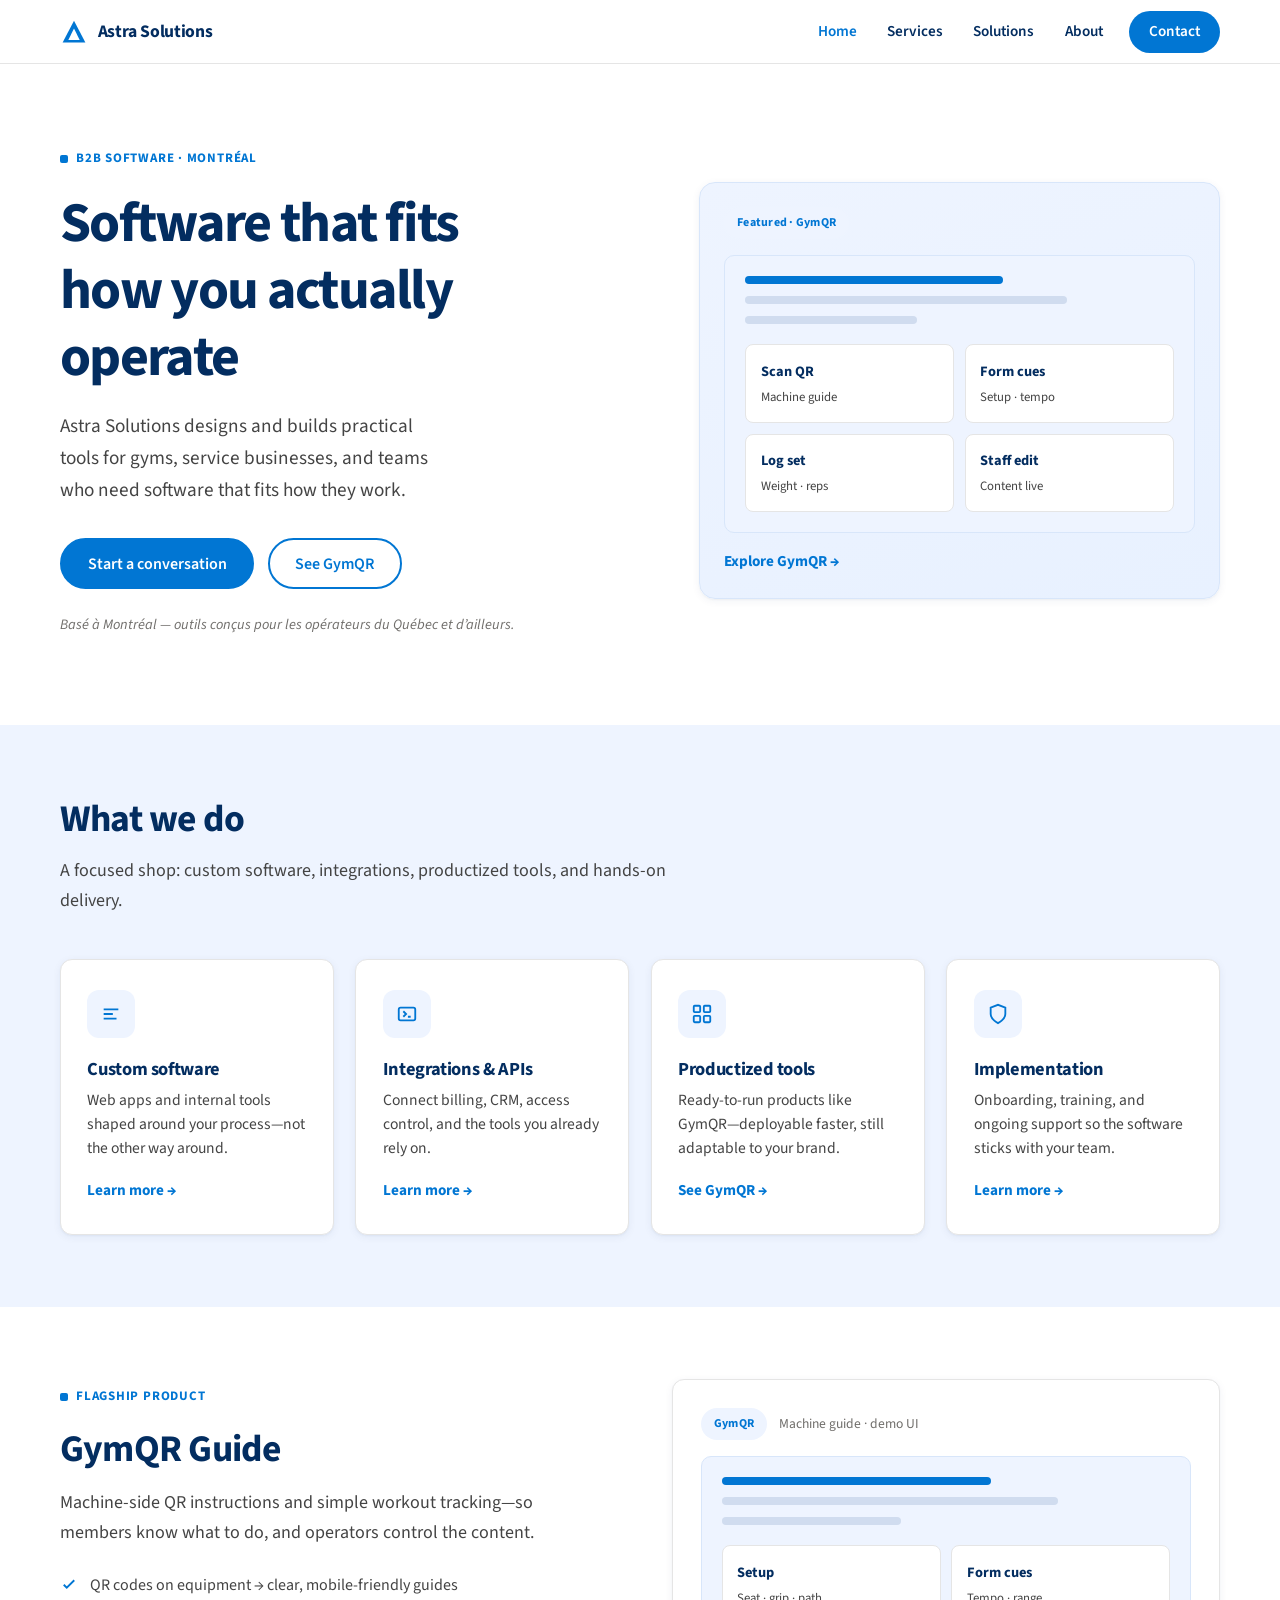
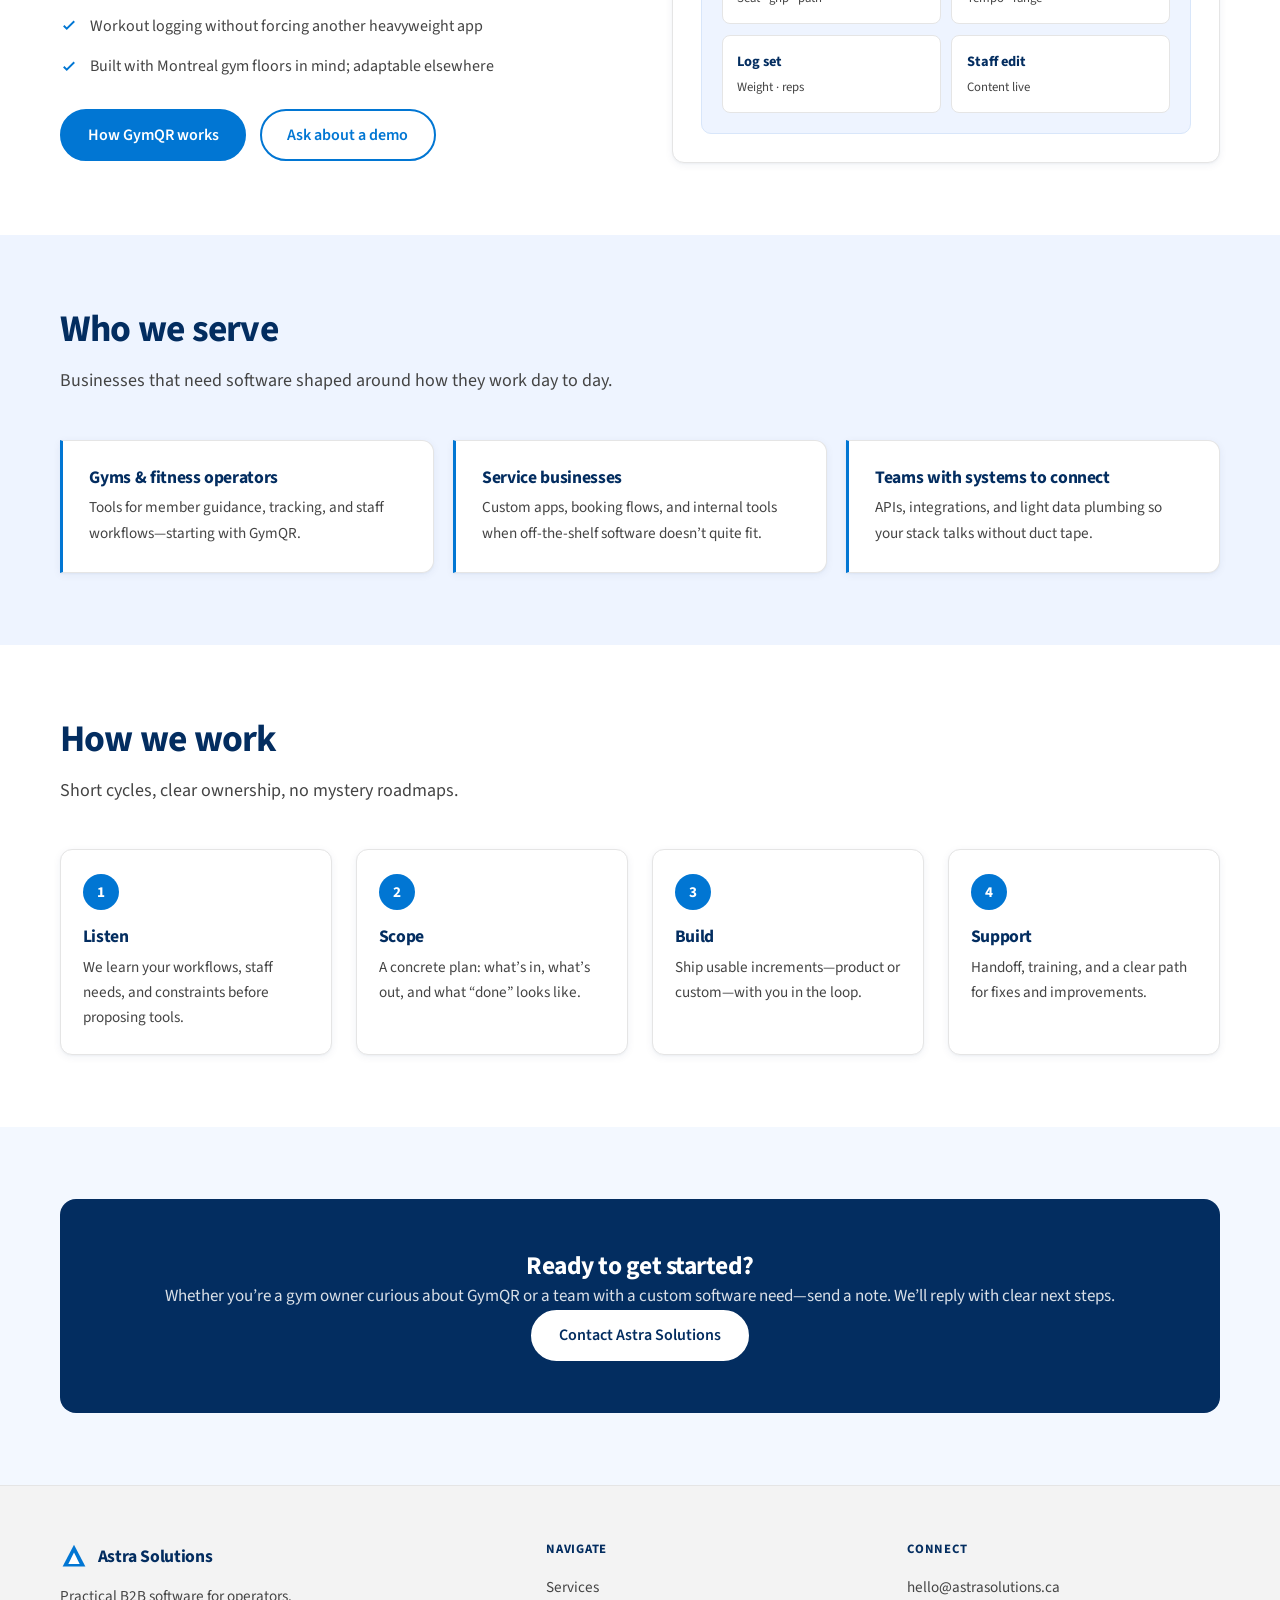
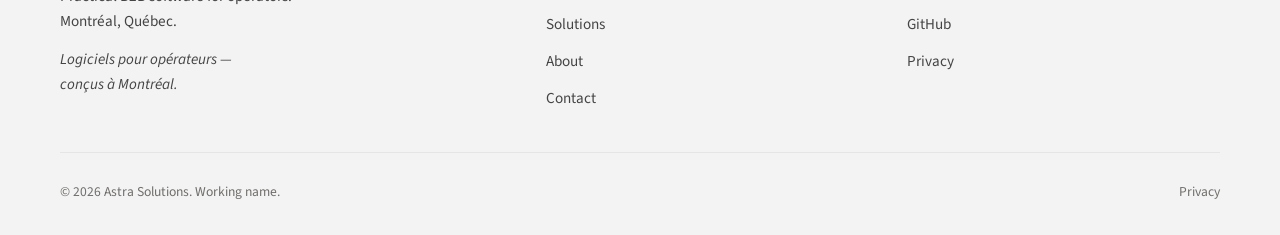
==== commit 03306d60: "Restyle site to match Salesforce-style B2B marketing look" ====
--- a/index.html
+++ b/index.html
@@ -8,7 +8,7 @@
   <link rel="icon" href="favicon.svg" type="image/svg+xml">
   <link rel="preconnect" href="https://fonts.googleapis.com">
   <link rel="preconnect" href="https://fonts.gstatic.com" crossorigin>
-  <link href="https://fonts.googleapis.com/css2?family=Inter:wght@400;500;600;700&display=swap" rel="stylesheet">
+  <link href="https://fonts.googleapis.com/css2?family=Source+Sans+3:wght@400;500;600;700&display=swap" rel="stylesheet">
   <link rel="stylesheet" href="css/styles.css">
 </head>
 <body>
@@ -18,8 +18,8 @@
     <div class="container header-inner">
       <a class="logo" href="index.html" aria-label="Astra Solutions home">
         <svg class="logo-mark" viewBox="0 0 32 32" fill="none" aria-hidden="true">
-          <rect width="32" height="32" rx="6" fill="#1B3A4B"/>
-          <path d="M16 7L25 23H7L16 7Z" fill="#F7F6F3"/>
+          <path d="M16 3L29 28H3L16 3Z" fill="#0176D3"/>
+          <path d="M16 12L22.5 25H9.5L16 12Z" fill="#FFFFFF"/>
         </svg>
         Astra Solutions
       </a>
@@ -58,86 +58,70 @@
           </div>
           <p class="hero-fr">Basé à Montréal — outils conçus pour les opérateurs du Québec et d’ailleurs.</p>
         </div>
-        <aside class="hero-card reveal" aria-label="Featured product">
-          <p class="hero-card-label">Featured product</p>
-          <h3>GymQR Guide</h3>
-          <p>QR machine instructions and workout tracking for gym floors. Built for Montreal operators first.</p>
-          <ul class="hero-card-features">
-            <li>Scan a machine → clear, branded instructions</li>
-            <li>Members log sets without a separate app maze</li>
-            <li>Operators control content without waiting on IT</li>
-          </ul>
+        <aside class="hero-visual reveal" aria-label="Featured product">
+          <div class="pv-row">
+            <span class="pv-badge">Featured · GymQR</span>
+          </div>
+          <div class="pv-screen" style="flex:1; min-height:220px;">
+            <div class="pv-bar accent"></div>
+            <div class="pv-bar mid"></div>
+            <div class="pv-bar short"></div>
+            <div class="pv-grid-mini">
+              <div class="pv-tile"><strong>Scan QR</strong> Machine guide</div>
+              <div class="pv-tile"><strong>Form cues</strong> Setup · tempo</div>
+              <div class="pv-tile"><strong>Log set</strong> Weight · reps</div>
+              <div class="pv-tile"><strong>Staff edit</strong> Content live</div>
+            </div>
+          </div>
           <a class="card-link" href="solutions.html">Explore GymQR →</a>
         </aside>
       </div>
     </section>
 
-    <section class="section section-alt" id="who">
-      <div class="container">
-        <div class="section-header reveal">
-          <h2>Who we serve</h2>
-          <p>Businesses that need software shaped around how they work day to day.</p>
-        </div>
-        <div class="audience-list">
-          <div class="audience-item reveal">
-            <h3>Gyms &amp; fitness operators</h3>
-            <p>Tools for member guidance, tracking, and staff workflows—starting with GymQR.</p>
-          </div>
-          <div class="audience-item reveal">
-            <h3>Service businesses</h3>
-            <p>Custom apps, booking flows, and internal tools when off-the-shelf software doesn’t quite fit.</p>
-          </div>
-          <div class="audience-item reveal">
-            <h3>Teams with systems to connect</h3>
-            <p>APIs, integrations, and light data plumbing so your stack talks without duct tape.</p>
-          </div>
-        </div>
-      </div>
-    </section>
-
-    <section class="section" id="services">
+    <section class="section section-alt" id="services">
       <div class="container">
         <div class="section-header reveal">
           <h2>What we do</h2>
           <p>A focused shop: custom software, integrations, productized tools, and hands-on delivery.</p>
         </div>
-        <div class="cards cards-2 cards-4" style="grid-template-columns: repeat(auto-fit, minmax(220px, 1fr));">
-          <article class="card reveal">
-            <div class="card-icon" aria-hidden="true">
-              <svg width="20" height="20" fill="none" stroke="currentColor" stroke-width="2" viewBox="0 0 24 24"><path d="M4 7h16M4 12h10M4 17h14"/></svg>
+        <div class="cards cards-4">
+          <article class="card reveal">
+            <div class="card-icon" aria-hidden="true">
+              <svg width="22" height="22" fill="none" stroke="currentColor" stroke-width="2" viewBox="0 0 24 24"><path d="M4 7h16M4 12h10M4 17h14"/></svg>
             </div>
             <h3>Custom software</h3>
             <p>Web apps and internal tools shaped around your process—not the other way around.</p>
-          </article>
-          <article class="card reveal">
-            <div class="card-icon" aria-hidden="true">
-              <svg width="20" height="20" fill="none" stroke="currentColor" stroke-width="2" viewBox="0 0 24 24"><path d="M8 9l3 3-3 3M13 15h3M5 5h14a2 2 0 012 2v10a2 2 0 01-2 2H5a2 2 0 01-2-2V7a2 2 0 012-2z"/></svg>
+            <a class="card-link" href="services.html">Learn more →</a>
+          </article>
+          <article class="card reveal">
+            <div class="card-icon" aria-hidden="true">
+              <svg width="22" height="22" fill="none" stroke="currentColor" stroke-width="2" viewBox="0 0 24 24"><path d="M8 9l3 3-3 3M13 15h3M5 5h14a2 2 0 012 2v10a2 2 0 01-2 2H5a2 2 0 01-2-2V7a2 2 0 012-2z"/></svg>
             </div>
             <h3>Integrations &amp; APIs</h3>
             <p>Connect billing, CRM, access control, and the tools you already rely on.</p>
-          </article>
-          <article class="card reveal">
-            <div class="card-icon" aria-hidden="true">
-              <svg width="20" height="20" fill="none" stroke="currentColor" stroke-width="2" viewBox="0 0 24 24"><rect x="3" y="3" width="7" height="7" rx="1"/><rect x="14" y="3" width="7" height="7" rx="1"/><rect x="3" y="14" width="7" height="7" rx="1"/><rect x="14" y="14" width="7" height="7" rx="1"/></svg>
+            <a class="card-link" href="services.html">Learn more →</a>
+          </article>
+          <article class="card reveal">
+            <div class="card-icon" aria-hidden="true">
+              <svg width="22" height="22" fill="none" stroke="currentColor" stroke-width="2" viewBox="0 0 24 24"><rect x="3" y="3" width="7" height="7" rx="1"/><rect x="14" y="3" width="7" height="7" rx="1"/><rect x="3" y="14" width="7" height="7" rx="1"/><rect x="14" y="14" width="7" height="7" rx="1"/></svg>
             </div>
             <h3>Productized tools</h3>
             <p>Ready-to-run products like GymQR—deployable faster, still adaptable to your brand.</p>
-          </article>
-          <article class="card reveal">
-            <div class="card-icon" aria-hidden="true">
-              <svg width="20" height="20" fill="none" stroke="currentColor" stroke-width="2" viewBox="0 0 24 24"><path d="M12 22s8-4 8-10V5l-8-3-8 3v7c0 6 8 10 8 10z"/></svg>
-            </div>
-            <h3>Implementation &amp; support</h3>
+            <a class="card-link" href="solutions.html">See GymQR →</a>
+          </article>
+          <article class="card reveal">
+            <div class="card-icon" aria-hidden="true">
+              <svg width="22" height="22" fill="none" stroke="currentColor" stroke-width="2" viewBox="0 0 24 24"><path d="M12 22s8-4 8-10V5l-8-3-8 3v7c0 6 8 10 8 10z"/></svg>
+            </div>
+            <h3>Implementation</h3>
             <p>Onboarding, training, and ongoing support so the software sticks with your team.</p>
-          </article>
-        </div>
-        <p style="margin-top: 1.75rem;" class="reveal">
-          <a class="card-link" href="services.html">Full services overview →</a>
-        </p>
-      </div>
-    </section>
-
-    <section class="section section-alt" id="gymqr">
+            <a class="card-link" href="services.html">Learn more →</a>
+          </article>
+        </div>
+      </div>
+    </section>
+
+    <section class="section" id="gymqr">
       <div class="container product-band">
         <div class="reveal">
           <p class="eyebrow">Flagship product</p>
@@ -167,7 +151,7 @@
         <div class="product-visual reveal" aria-hidden="true">
           <div class="pv-row">
             <span class="pv-badge">GymQR</span>
-            <span style="color: var(--text-dim); font-size: 0.8rem;">Machine guide · demo UI</span>
+            <span style="color: var(--text-dim); font-size: 0.85rem;">Machine guide · demo UI</span>
           </div>
           <div class="pv-screen">
             <div class="pv-bar accent"></div>
@@ -184,6 +168,29 @@
       </div>
     </section>
 
+    <section class="section section-alt" id="who">
+      <div class="container">
+        <div class="section-header reveal">
+          <h2>Who we serve</h2>
+          <p>Businesses that need software shaped around how they work day to day.</p>
+        </div>
+        <div class="audience-list">
+          <div class="audience-item reveal">
+            <h3>Gyms &amp; fitness operators</h3>
+            <p>Tools for member guidance, tracking, and staff workflows—starting with GymQR.</p>
+          </div>
+          <div class="audience-item reveal">
+            <h3>Service businesses</h3>
+            <p>Custom apps, booking flows, and internal tools when off-the-shelf software doesn’t quite fit.</p>
+          </div>
+          <div class="audience-item reveal">
+            <h3>Teams with systems to connect</h3>
+            <p>APIs, integrations, and light data plumbing so your stack talks without duct tape.</p>
+          </div>
+        </div>
+      </div>
+    </section>
+
     <section class="section" id="process">
       <div class="container">
         <div class="section-header reveal">
@@ -211,11 +218,13 @@
       </div>
     </section>
 
-    <section class="section section-alt">
-      <div class="container cta-band reveal">
-        <h2>Ready to get started?</h2>
-        <p>Whether you’re a gym owner curious about GymQR or a team with a custom software need—send a note. We’ll reply with clear next steps.</p>
-        <a class="btn btn-primary" href="contact.html">Contact Astra Solutions</a>
+    <section class="section section-wash">
+      <div class="container reveal">
+        <div class="cta-panel">
+          <h2>Ready to get started?</h2>
+          <p>Whether you’re a gym owner curious about GymQR or a team with a custom software need—send a note. We’ll reply with clear next steps.</p>
+          <a class="btn btn-primary" href="contact.html">Contact Astra Solutions</a>
+        </div>
       </div>
     </section>
   </main>
@@ -226,8 +235,8 @@
         <div class="footer-brand">
           <a class="logo" href="index.html">
             <svg class="logo-mark" viewBox="0 0 32 32" fill="none" aria-hidden="true">
-              <rect width="32" height="32" rx="6" fill="#1B3A4B"/>
-              <path d="M16 7L25 23H7L16 7Z" fill="#F7F6F3"/>
+              <path d="M16 3L29 28H3L16 3Z" fill="#0176D3"/>
+              <path d="M16 12L22.5 25H9.5L16 12Z" fill="#FFFFFF"/>
             </svg>
             Astra Solutions
           </a>
--- a/css/styles.css
+++ b/css/styles.css
@@ -1,27 +1,33 @@
-/* Astra Solutions — light, flat, clean */
+/* Astra Solutions — Salesforce-inspired B2B marketing look */
 :root {
-  --bg: #F7F6F3;
-  --bg-elevated: #F0EEE9;
+  --bg: #FFFFFF;
+  --bg-alt: #F3F8FF;
+  --bg-wash: #EEF4FF;
+  --bg-footer: #F3F3F3;
   --bg-card: #FFFFFF;
-  --bg-card-hover: #FFFFFF;
-  --border: #E5E2DC;
-  --border-subtle: #E5E2DC;
-  --text: #1A1A1A;
-  --text-muted: #4A4A4A;
-  --text-dim: #6B6B6B;
-  --accent: #1B3A4B;
-  --accent-hover: #152E3C;
-  --accent-soft: #E8EEF1;
-  --focus: #1B3A4B;
-  --success: #2F6B4F;
-  --error: #B42318;
+  --border: #E5E5E5;
+  --border-subtle: #DDDBDA;
+  --text: #181818;
+  --text-body: #444444;
+  --text-muted: #444444;
+  --text-dim: #706E6B;
+  --navy: #032D60;
+  --accent: #0176D3;
+  --accent-hover: #0B5CAB;
+  --accent-soft: #EEF4FF;
+  --focus: #0176D3;
+  --success: #2E844A;
+  --error: #BA0517;
   --radius: 8px;
-  --radius-lg: 10px;
-  --header-h: 68px;
-  --font: "Inter", system-ui, -apple-system, "Segoe UI", Roboto, sans-serif;
-  --font-display: "Inter", system-ui, -apple-system, "Segoe UI", Roboto, sans-serif;
-  --max: 1120px;
-  --ease: ease;
+  --radius-lg: 12px;
+  --radius-pill: 999px;
+  --shadow-card: 0 2px 8px rgba(3, 45, 96, 0.06), 0 1px 2px rgba(3, 45, 96, 0.04);
+  --shadow-card-hover: 0 8px 24px rgba(3, 45, 96, 0.1), 0 2px 6px rgba(3, 45, 96, 0.06);
+  --header-h: 64px;
+  --font: "Source Sans 3", "Source Sans Pro", system-ui, -apple-system, "Segoe UI", Roboto, sans-serif;
+  --font-display: "Source Sans 3", "Source Sans Pro", system-ui, -apple-system, "Segoe UI", Roboto, sans-serif;
+  --max: 1160px;
+  --ease: cubic-bezier(0.25, 0.1, 0.25, 1);
 }
 
 *, *::before, *::after { box-sizing: border-box; }
@@ -34,9 +40,9 @@
 body {
   margin: 0;
   font-family: var(--font);
-  font-size: 1rem;
+  font-size: 1.0625rem;
   line-height: 1.65;
-  color: var(--text);
+  color: var(--text-body);
   background: var(--bg);
   -webkit-font-smoothing: antialiased;
   -moz-osx-font-smoothing: grayscale;
@@ -47,7 +53,14 @@
 a:hover { color: var(--accent-hover); }
 ul, ol { margin: 0; padding: 0; }
 li { list-style: none; }
-h1, h2, h3, h4 { margin: 0; font-weight: 600; letter-spacing: -0.02em; line-height: 1.25; color: var(--text); }
+h1, h2, h3, h4 {
+  margin: 0;
+  font-family: var(--font-display);
+  font-weight: 700;
+  letter-spacing: -0.02em;
+  line-height: 1.2;
+  color: var(--navy);
+}
 p { margin: 0; }
 
 .skip-link {
@@ -59,12 +72,12 @@
   background: var(--accent);
   color: #fff;
   font-weight: 600;
-  border-radius: var(--radius);
+  border-radius: var(--radius-pill);
 }
 .skip-link:focus { top: 1rem; color: #fff; }
 
 .container {
-  width: min(100% - 2rem, var(--max));
+  width: min(100% - 2.5rem, var(--max));
   margin-inline: auto;
 }
 
@@ -88,42 +101,49 @@
 .logo {
   display: flex;
   align-items: center;
-  gap: 0.65rem;
-  color: var(--text);
-  font-weight: 650;
-  font-size: 1.05rem;
-  letter-spacing: -0.03em;
-}
-.logo:hover { color: var(--text); }
+  gap: 0.6rem;
+  color: var(--navy);
+  font-weight: 700;
+  font-size: 1.1rem;
+  letter-spacing: -0.02em;
+}
+.logo:hover { color: var(--navy); }
 .logo-mark {
-  width: 32px;
-  height: 32px;
+  width: 28px;
+  height: 28px;
   flex-shrink: 0;
 }
 
 .nav-desktop {
   display: none;
   align-items: center;
-  gap: 0.15rem;
+  gap: 0.1rem;
 }
 .nav-desktop a {
-  color: var(--text-muted);
-  font-size: 0.9rem;
-  font-weight: 500;
-  padding: 0.5rem 0.85rem;
-  border-radius: 6px;
+  color: var(--navy);
+  font-size: 0.95rem;
+  font-weight: 600;
+  padding: 0.45rem 0.9rem;
+  border-radius: var(--radius);
   transition: color 0.15s, background 0.15s;
 }
-.nav-desktop a:hover { color: var(--text); background: var(--bg-elevated); }
+.nav-desktop a:hover { color: var(--accent); background: transparent; }
 .nav-desktop a.active { color: var(--accent); }
 .nav-desktop .nav-cta {
-  margin-left: 0.5rem;
+  margin-left: 0.65rem;
   background: var(--accent);
   color: #fff !important;
   font-weight: 600;
-  padding: 0.55rem 1.1rem;
-}
-.nav-desktop .nav-cta:hover { background: var(--accent-hover); color: #fff !important; }
+  padding: 0.55rem 1.25rem;
+  border-radius: var(--radius-pill);
+}
+.nav-desktop .nav-cta:hover {
+  background: var(--accent-hover);
+  color: #fff !important;
+}
+.nav-desktop .nav-cta.active {
+  background: var(--accent-hover);
+}
 
 .menu-toggle {
   display: flex;
@@ -135,13 +155,13 @@
   padding: 10px;
   background: transparent;
   border: 1px solid var(--border);
-  border-radius: 6px;
+  border-radius: var(--radius);
   cursor: pointer;
 }
 .menu-toggle span {
   display: block;
   height: 2px;
-  background: var(--text);
+  background: var(--navy);
   border-radius: 1px;
   transition: transform 0.2s var(--ease), opacity 0.15s;
 }
@@ -164,13 +184,14 @@
   padding: 1rem;
   flex-direction: column;
   gap: 0.25rem;
+  box-shadow: var(--shadow-card);
 }
 .nav-mobile.open { display: flex; }
 .nav-mobile a {
-  color: var(--text-muted);
-  font-weight: 500;
+  color: var(--navy);
+  font-weight: 600;
   padding: 0.85rem 1rem;
-  border-radius: 6px;
+  border-radius: var(--radius);
 }
 .nav-mobile a:hover,
 .nav-mobile a.active { color: var(--accent); background: var(--accent-soft); }
@@ -180,6 +201,7 @@
   background: var(--accent);
   color: #fff !important;
   font-weight: 600;
+  border-radius: var(--radius-pill);
 }
 .nav-mobile .nav-cta:hover { background: var(--accent-hover); }
 
@@ -195,15 +217,16 @@
   align-items: center;
   justify-content: center;
   gap: 0.5rem;
-  padding: 0.8rem 1.4rem;
+  padding: 0.85rem 1.6rem;
   font-family: inherit;
-  font-size: 0.95rem;
+  font-size: 1rem;
   font-weight: 600;
-  border-radius: 6px;
-  border: none;
+  border-radius: var(--radius-pill);
+  border: 2px solid transparent;
   cursor: pointer;
-  transition: background 0.15s, color 0.15s, border-color 0.15s;
+  transition: background 0.15s, color 0.15s, border-color 0.15s, box-shadow 0.15s;
   text-decoration: none;
+  line-height: 1.25;
 }
 .btn:focus-visible {
   outline: 2px solid var(--focus);
@@ -212,78 +235,82 @@
 .btn-primary {
   background: var(--accent);
   color: #fff;
+  border-color: var(--accent);
 }
 .btn-primary:hover {
   background: var(--accent-hover);
+  border-color: var(--accent-hover);
   color: #fff;
 }
 .btn-secondary {
   background: transparent;
-  color: var(--text);
-  border: 1px solid var(--border);
+  color: var(--accent);
+  border-color: var(--accent);
 }
 .btn-secondary:hover {
-  border-color: #C9C5BD;
-  background: var(--bg-elevated);
-  color: var(--text);
+  background: var(--accent-soft);
+  color: var(--accent-hover);
+  border-color: var(--accent-hover);
 }
 .btn-group {
   display: flex;
   flex-wrap: wrap;
-  gap: 0.75rem;
+  gap: 0.85rem;
 }
 
 /* Hero */
 .hero {
   position: relative;
-  padding: 3.5rem 0 4.5rem;
+  padding: 3.5rem 0 4rem;
+  background: var(--bg);
 }
 .hero-grid {
   position: relative;
   display: grid;
-  gap: 2.5rem;
+  gap: 2.75rem;
   align-items: center;
 }
 @media (min-width: 900px) {
   .hero { padding: 5rem 0 5.5rem; }
-  .hero-grid { grid-template-columns: 1.15fr 0.85fr; gap: 3.5rem; }
+  .hero-grid { grid-template-columns: 1.05fr 0.95fr; gap: 4rem; }
 }
 
 .eyebrow {
   display: inline-flex;
   align-items: center;
   gap: 0.5rem;
-  font-size: 0.8rem;
-  font-weight: 600;
-  letter-spacing: 0.04em;
+  font-size: 0.8125rem;
+  font-weight: 700;
+  letter-spacing: 0.06em;
   text-transform: uppercase;
   color: var(--accent);
-  margin-bottom: 1.15rem;
+  margin-bottom: 1.25rem;
 }
 .eyebrow::before {
   content: "";
-  width: 7px;
-  height: 7px;
-  border-radius: 1px;
+  width: 8px;
+  height: 8px;
+  border-radius: 2px;
   background: var(--accent);
 }
 
 .hero h1 {
-  font-size: clamp(2rem, 4.5vw, 3rem);
+  font-size: clamp(2.5rem, 5vw, 3.5rem);
   font-weight: 700;
   letter-spacing: -0.03em;
-  margin-bottom: 1.15rem;
-  max-width: 18ch;
+  margin-bottom: 1.25rem;
+  max-width: 14ch;
+  color: var(--navy);
 }
 .hero-lead {
-  font-size: 1.1rem;
-  color: var(--text-muted);
-  max-width: 40ch;
-  margin-bottom: 1.75rem;
-  line-height: 1.7;
+  font-size: 1.2rem;
+  color: var(--text-body);
+  max-width: 38ch;
+  margin-bottom: 2rem;
+  line-height: 1.65;
 }
 .hero-fr {
-  font-size: 0.875rem;
+  font-size: 0.9rem;
   color: var(--text-dim);
   margin-top: 1.5rem;
   font-style: italic;
@@ -294,72 +321,91 @@
   border: 1px solid var(--border);
   border-radius: var(--radius-lg);
   padding: 1.75rem;
+  box-shadow: var(--shadow-card);
 }
 .hero-card-label {
   font-size: 0.75rem;
-  font-weight: 600;
-  letter-spacing: 0.05em;
+  font-weight: 700;
+  letter-spacing: 0.06em;
   text-transform: uppercase;
-  color: var(--text-dim);
-  margin-bottom: 1rem;
+  color: var(--accent);
+  margin-bottom: 0.85rem;
 }
 .hero-card h3 {
-  font-size: 1.25rem;
+  font-size: 1.35rem;
   margin-bottom: 0.5rem;
 }
 .hero-card p {
-  color: var(--text-muted);
-  font-size: 0.95rem;
+  color: var(--text-body);
+  font-size: 1rem;
   margin-bottom: 1.25rem;
 }
 .hero-card-features {
   display: flex;
   flex-direction: column;
-  gap: 0.65rem;
+  gap: 0.7rem;
+  margin-bottom: 1.25rem;
 }
 .hero-card-features li {
   display: flex;
   align-items: flex-start;
   gap: 0.65rem;
-  font-size: 0.9rem;
-  color: var(--text-muted);
+  font-size: 0.95rem;
+  color: var(--text-body);
 }
 .hero-card-features li::before {
   content: "";
-  width: 6px;
-  height: 6px;
-  margin-top: 0.55rem;
-  border-radius: 1px;
+  width: 7px;
+  height: 7px;
+  margin-top: 0.5rem;
+  border-radius: 2px;
   background: var(--accent);
   flex-shrink: 0;
 }
 
+.hero-visual {
+  background: linear-gradient(160deg, var(--bg-wash) 0%, #E8F1FF 100%);
+  border: 1px solid #D8E6FA;
+  border-radius: 16px;
+  padding: 1.5rem;
+  box-shadow: var(--shadow-card);
+  min-height: 320px;
+  display: flex;
+  flex-direction: column;
+  gap: 1rem;
+}
+
 /* Sections */
 .section {
-  padding: 4rem 0;
+  padding: 4.5rem 0;
+  background: var(--bg);
 }
 .section-alt {
-  background: var(--bg-elevated);
-  border-top: 1px solid var(--border);
-  border-bottom: 1px solid var(--border);
+  background: var(--bg-wash);
+  border-top: none;
+  border-bottom: none;
+}
+.section-wash {
+  background: var(--bg-alt);
 }
 .section-header {
-  max-width: 36rem;
-  margin-bottom: 2.5rem;
+  max-width: 38rem;
+  margin-bottom: 2.75rem;
 }
 .section-header h2 {
-  font-size: clamp(1.55rem, 3.2vw, 2rem);
-  margin-bottom: 0.75rem;
+  font-size: clamp(1.75rem, 3.5vw, 2.35rem);
+  margin-bottom: 0.85rem;
+  color: var(--navy);
 }
 .section-header p {
-  color: var(--text-muted);
-  font-size: 1.05rem;
+  color: var(--text-body);
+  font-size: 1.125rem;
 }
 
 /* Cards grid */
 .cards {
   display: grid;
-  gap: 1.15rem;
+  gap: 1.35rem;
 }
 @media (min-width: 640px) {
   .cards-2 { grid-template-columns: repeat(2, 1fr); }
@@ -374,103 +420,119 @@
   background: var(--bg-card);
   border: 1px solid var(--border);
   border-radius: var(--radius-lg);
-  padding: 1.65rem;
+  padding: 1.85rem 1.65rem;
+  box-shadow: var(--shadow-card);
+  transition: box-shadow 0.2s var(--ease), transform 0.2s var(--ease);
 }
 .card:hover {
+  box-shadow: var(--shadow-card-hover);
   border-color: var(--border);
   background: var(--bg-card);
 }
 .card-icon {
-  width: 40px;
-  height: 40px;
+  width: 48px;
+  height: 48px;
   display: flex;
   align-items: center;
   justify-content: center;
   background: var(--accent-soft);
-  border: 1px solid var(--border);
-  border-radius: 8px;
-  margin-bottom: 1.1rem;
+  border: none;
+  border-radius: 12px;
+  margin-bottom: 1.25rem;
   color: var(--accent);
 }
 .card h3 {
-  font-size: 1.05rem;
-  margin-bottom: 0.45rem;
+  font-size: 1.15rem;
+  margin-bottom: 0.5rem;
+  color: var(--navy);
 }
 .card p {
-  color: var(--text-muted);
-  font-size: 0.95rem;
+  color: var(--text-body);
+  font-size: 0.975rem;
+  line-height: 1.55;
 }
 .card a.card-link {
   display: inline-flex;
   align-items: center;
   gap: 0.35rem;
-  margin-top: 1rem;
-  font-size: 0.9rem;
-  font-weight: 600;
+  margin-top: 1.1rem;
+  font-size: 0.95rem;
+  font-weight: 700;
   color: var(--accent);
 }
 .card-link {
-  font-size: 0.9rem;
-  font-weight: 600;
+  font-size: 0.95rem;
+  font-weight: 700;
   color: var(--accent);
 }
+.card-link:hover { color: var(--accent-hover); }
 
 /* Audience / who we serve */
 .audience-list {
   display: grid;
-  gap: 1rem;
+  gap: 1.15rem;
 }
 @media (min-width: 700px) {
   .audience-list { grid-template-columns: repeat(3, 1fr); }
 }
 .audience-item {
-  padding: 1.5rem;
-  border-left: 2px solid var(--accent);
+  padding: 1.65rem;
+  border-left: 3px solid var(--accent);
   background: var(--bg-card);
-  border-radius: 0 var(--radius) var(--radius) 0;
+  border-radius: 0 var(--radius-lg) var(--radius-lg) 0;
   border-top: 1px solid var(--border);
   border-right: 1px solid var(--border);
   border-bottom: 1px solid var(--border);
+  box-shadow: var(--shadow-card);
 }
 .audience-item h3 {
-  font-size: 1.05rem;
-  margin-bottom: 0.4rem;
+  font-size: 1.1rem;
+  margin-bottom: 0.45rem;
 }
 .audience-item p {
-  color: var(--text-muted);
-  font-size: 0.925rem;
+  color: var(--text-body);
+  font-size: 0.95rem;
 }
 
 /* Process steps */
 .steps {
   display: grid;
-  gap: 1.5rem;
+  gap: 1.75rem;
   counter-reset: step;
 }
 @media (min-width: 800px) {
-  .steps { grid-template-columns: repeat(4, 1fr); gap: 1.25rem; }
+  .steps { grid-template-columns: repeat(4, 1fr); gap: 1.5rem; }
 }
 .step {
   position: relative;
-  padding-top: 0.25rem;
+  padding: 1.5rem 1.35rem;
+  background: var(--bg-card);
+  border: 1px solid var(--border);
+  border-radius: var(--radius-lg);
+  box-shadow: var(--shadow-card);
 }
 .step::before {
   counter-increment: step;
-  content: "0" counter(step);
-  display: block;
-  font-size: 0.8rem;
-  font-weight: 700;
-  letter-spacing: 0.06em;
-  color: var(--accent);
-  margin-bottom: 0.75rem;
+  content: counter(step);
+  display: flex;
+  align-items: center;
+  justify-content: center;
+  width: 36px;
+  height: 36px;
+  font-size: 0.95rem;
+  font-weight: 700;
+  color: #fff;
+  background: var(--accent);
+  border-radius: 50%;
+  margin-bottom: 1rem;
 }
 .step h3 {
-  font-size: 1.05rem;
-  margin-bottom: 0.4rem;
+  font-size: 1.1rem;
+  margin-bottom: 0.45rem;
 }
 .step p {
-  color: var(--text-muted);
-  font-size: 0.9rem;
+  color: var(--text-body);
+  font-size: 0.95rem;
 }
 
 /* Product highlight band */
@@ -480,28 +542,30 @@
   align-items: center;
 }
 @media (min-width: 860px) {
-  .product-band { grid-template-columns: 1fr 1fr; gap: 3.5rem; }
+  .product-band { grid-template-columns: 1fr 1fr; gap: 4rem; }
 }
 .product-band h2 {
-  font-size: clamp(1.55rem, 3.2vw, 2rem);
+  font-size: clamp(1.75rem, 3.5vw, 2.35rem);
   margin-bottom: 1rem;
+  color: var(--navy);
 }
 .product-band .lead {
-  color: var(--text-muted);
-  font-size: 1.05rem;
+  color: var(--text-body);
+  font-size: 1.125rem;
   margin-bottom: 1.5rem;
+  line-height: 1.65;
 }
 .feature-list {
   display: flex;
   flex-direction: column;
-  gap: 0.85rem;
-  margin-bottom: 1.75rem;
+  gap: 0.9rem;
+  margin-bottom: 1.85rem;
 }
 .feature-list li {
   display: flex;
   gap: 0.75rem;
-  color: var(--text-muted);
-  font-size: 0.95rem;
+  color: var(--text-body);
+  font-size: 1rem;
 }
 .feature-list li svg {
   flex-shrink: 0;
@@ -509,14 +573,15 @@
   color: var(--accent);
 }
 .product-visual {
-  background: var(--bg-card);
+  background: #FFFFFF;
   border: 1px solid var(--border);
   border-radius: var(--radius-lg);
   padding: 1.75rem;
-  min-height: 260px;
+  min-height: 280px;
   display: flex;
   flex-direction: column;
   gap: 1rem;
+  box-shadow: var(--shadow-card);
 }
 .pv-row {
   display: flex;
@@ -527,25 +592,25 @@
   background: var(--accent-soft);
   color: var(--accent);
   font-size: 0.75rem;
-  font-weight: 600;
-  padding: 0.35rem 0.7rem;
-  border-radius: 4px;
-  border: 1px solid var(--border);
+  font-weight: 700;
+  padding: 0.4rem 0.8rem;
+  border-radius: var(--radius-pill);
+  border: none;
   letter-spacing: 0.02em;
 }
 .pv-screen {
   flex: 1;
-  background: var(--bg);
-  border: 1px solid var(--border);
-  border-radius: 8px;
+  background: var(--bg-wash);
+  border: 1px solid #D8E6FA;
+  border-radius: 10px;
   padding: 1.25rem;
   display: grid;
   gap: 0.75rem;
 }
 .pv-bar {
   height: 8px;
-  background: var(--border);
-  border-radius: 2px;
+  background: #D0DCEF;
+  border-radius: 4px;
 }
 .pv-bar.accent { background: var(--accent); width: 60%; }
 .pv-bar.short { width: 40%; }
@@ -559,47 +624,70 @@
 .pv-tile {
   background: #FFFFFF;
   border: 1px solid var(--border);
-  border-radius: 6px;
-  padding: 0.85rem;
-  font-size: 0.75rem;
-  color: var(--text-muted);
+  border-radius: 8px;
+  padding: 0.9rem;
+  font-size: 0.8rem;
+  color: var(--text-body);
 }
 .pv-tile strong {
   display: block;
-  color: var(--text);
-  font-size: 0.85rem;
+  color: var(--navy);
+  font-size: 0.9rem;
   margin-bottom: 0.2rem;
 }
 
 /* CTA band */
 .cta-band {
   text-align: center;
-  padding: 3.5rem 0;
+  padding: 1rem 0;
 }
 .cta-band h2 {
-  font-size: clamp(1.55rem, 3.2vw, 2rem);
-  margin-bottom: 0.75rem;
+  font-size: clamp(1.75rem, 3.5vw, 2.35rem);
+  margin-bottom: 0.85rem;
+  color: var(--navy);
 }
 .cta-band p {
-  color: var(--text-muted);
-  max-width: 32rem;
-  margin: 0 auto 1.75rem;
-  font-size: 1.05rem;
+  color: var(--text-body);
+  max-width: 34rem;
+  margin: 0 auto 1.85rem;
+  font-size: 1.125rem;
+}
+
+.cta-panel {
+  background: var(--navy);
+  border-radius: 16px;
+  padding: 3.25rem 2rem;
+  text-align: center;
+}
+.cta-panel h2 { color: #FFFFFF; }
+.cta-panel p { color: rgba(255, 255, 255, 0.85); }
+.cta-panel .btn-primary {
+  background: #FFFFFF;
+  color: var(--navy);
+  border-color: #FFFFFF;
+}
+.cta-panel .btn-primary:hover {
+  background: var(--accent-soft);
+  color: var(--navy);
+  border-color: var(--accent-soft);
 }
 
 /* Page hero (inner pages) */
 .page-hero {
-  padding: 3rem 0 2.75rem;
-  border-bottom: 1px solid var(--border);
+  padding: 3.25rem 0 2.75rem;
+  border-bottom: none;
+  background: var(--bg-wash);
 }
 .page-hero h1 {
-  font-size: clamp(1.8rem, 3.8vw, 2.5rem);
-  margin-bottom: 0.75rem;
+  font-size: clamp(2rem, 4vw, 2.75rem);
+  margin-bottom: 0.85rem;
+  color: var(--navy);
 }
 .page-hero .lead {
-  color: var(--text-muted);
-  font-size: 1.1rem;
-  max-width: 40rem;
+  color: var(--text-body);
+  font-size: 1.2rem;
+  max-width: 42rem;
+  line-height: 1.65;
 }
 
 /* Services detail */
@@ -618,19 +706,19 @@
   }
 }
 .service-block h2 {
-  font-size: 1.4rem;
+  font-size: 1.5rem;
   margin-bottom: 0.5rem;
 }
 .service-meta {
   color: var(--accent);
   font-size: 0.8rem;
-  font-weight: 600;
-  letter-spacing: 0.05em;
+  font-weight: 700;
+  letter-spacing: 0.06em;
   text-transform: uppercase;
   margin-bottom: 0.75rem;
 }
 .service-block .body p {
-  color: var(--text-muted);
+  color: var(--text-body);
   margin-bottom: 1rem;
 }
 .service-block .body ul {
@@ -641,52 +729,53 @@
 .service-block .body li {
   list-style: disc;
   margin-left: 1.25rem;
-  color: var(--text-muted);
-  font-size: 0.95rem;
+  color: var(--text-body);
+  font-size: 0.975rem;
 }
 
 /* About */
 .values {
   display: grid;
-  gap: 1.15rem;
+  gap: 1.25rem;
 }
 @media (min-width: 700px) {
   .values { grid-template-columns: repeat(3, 1fr); }
 }
 .value-card {
-  padding: 1.5rem;
+  padding: 1.75rem;
   background: var(--bg-card);
   border: 1px solid var(--border);
   border-radius: var(--radius-lg);
+  box-shadow: var(--shadow-card);
 }
 .value-card h3 {
-  font-size: 1.05rem;
+  font-size: 1.1rem;
   margin-bottom: 0.5rem;
-  color: var(--accent);
+  color: var(--navy);
 }
 .value-card p {
-  color: var(--text-muted);
-  font-size: 0.925rem;
+  color: var(--text-body);
+  font-size: 0.95rem;
 }
 .prose {
-  max-width: 40rem;
+  max-width: 42rem;
 }
 .prose p {
-  color: var(--text-muted);
+  color: var(--text-body);
   margin-bottom: 1.15rem;
-  font-size: 1.05rem;
-}
-.prose strong { color: var(--text); font-weight: 600; }
+  font-size: 1.1rem;
+}
+.prose strong { color: var(--navy); font-weight: 700; }
 .note-box {
   margin-top: 2rem;
-  padding: 1.25rem 1.5rem;
+  padding: 1.35rem 1.6rem;
   background: var(--accent-soft);
-  border: 1px solid var(--border);
-  border-radius: var(--radius);
-  font-size: 0.95rem;
-  color: var(--text-muted);
-}
-.note-box strong { color: var(--accent); }
+  border: 1px solid #D8E6FA;
+  border-radius: var(--radius-lg);
+  font-size: 0.975rem;
+  color: var(--text-body);
+}
+.note-box strong { color: var(--navy); }
 
 /* Contact */
 .contact-grid {
@@ -698,11 +787,11 @@
   .contact-grid { grid-template-columns: 1fr 1.2fr; gap: 4rem; }
 }
 .contact-info h2 {
-  font-size: 1.3rem;
+  font-size: 1.4rem;
   margin-bottom: 1rem;
 }
 .contact-info p {
-  color: var(--text-muted);
+  color: var(--text-body);
   margin-bottom: 1.5rem;
 }
 .next-steps {
@@ -722,20 +811,21 @@
   display: flex;
   align-items: center;
   justify-content: center;
-  background: var(--accent-soft);
-  color: var(--accent);
+  background: var(--accent);
+  color: #fff;
   font-size: 0.8rem;
   font-weight: 700;
   border-radius: 50%;
-  border: 1px solid var(--border);
+  border: none;
 }
 .next-steps strong {
   display: block;
-  font-size: 0.95rem;
+  font-size: 0.975rem;
   margin-bottom: 0.15rem;
+  color: var(--navy);
 }
 .next-steps span {
-  color: var(--text-muted);
+  color: var(--text-body);
   font-size: 0.875rem;
 }
 .contact-email {
@@ -749,7 +839,7 @@
   margin-bottom: 0.35rem;
 }
 .contact-email a {
-  font-weight: 600;
+  font-weight: 700;
   font-size: 1.05rem;
 }
 
@@ -759,16 +849,17 @@
   border: 1px solid var(--border);
   border-radius: var(--radius-lg);
   padding: 2rem;
+  box-shadow: var(--shadow-card);
 }
 .form-group {
   margin-bottom: 1.25rem;
 }
 .form-group label {
   display: block;
-  font-size: 0.875rem;
-  font-weight: 550;
+  font-size: 0.9rem;
+  font-weight: 600;
   margin-bottom: 0.4rem;
-  color: var(--text);
+  color: var(--navy);
 }
 .form-group .hint {
   font-size: 0.8rem;
@@ -780,20 +871,21 @@
 .form-group select,
 .form-group textarea {
   width: 100%;
-  padding: 0.75rem 1rem;
+  padding: 0.8rem 1rem;
   font-family: inherit;
   font-size: 1rem;
   color: var(--text);
   background: #FFFFFF;
-  border: 1px solid var(--border);
-  border-radius: 6px;
-  transition: border-color 0.15s;
+  border: 1px solid var(--border-subtle);
+  border-radius: var(--radius);
+  transition: border-color 0.15s, box-shadow 0.15s;
 }
 .form-group input:focus,
 .form-group select:focus,
 .form-group textarea:focus {
   outline: none;
   border-color: var(--accent);
+  box-shadow: 0 0 0 3px rgba(1, 118, 211, 0.15);
 }
 .form-group input.error,
 .form-group select.error,
@@ -826,25 +918,25 @@
   color: var(--success);
 }
 .form-success h3 {
-  font-size: 1.3rem;
+  font-size: 1.35rem;
   margin-bottom: 0.5rem;
 }
 .form-success p {
-  color: var(--text-muted);
+  color: var(--text-body);
 }
 .form-card.submitted .form-fields { display: none; }
 
 /* Privacy / legal */
 .legal {
   padding: 3rem 0 5rem;
-  max-width: 40rem;
+  max-width: 42rem;
 }
 .legal h2 {
-  font-size: 1.2rem;
+  font-size: 1.25rem;
   margin: 2rem 0 0.75rem;
 }
 .legal p, .legal li {
-  color: var(--text-muted);
+  color: var(--text-body);
   margin-bottom: 0.85rem;
 }
 .legal ul { margin-bottom: 1rem; }
@@ -855,9 +947,9 @@
 
 /* Footer */
 .site-footer {
-  background: #FFFFFF;
+  background: var(--bg-footer);
   border-top: 1px solid var(--border);
-  padding: 3.25rem 0 2rem;
+  padding: 3.5rem 0 2rem;
 }
 .footer-grid {
   display: grid;
@@ -872,22 +964,22 @@
 }
 .footer-brand .logo { margin-bottom: 0.85rem; }
 .footer-brand p {
-  color: var(--text-muted);
-  font-size: 0.9rem;
-  max-width: 28ch;
+  color: var(--text-body);
+  font-size: 0.95rem;
+  max-width: 30ch;
   margin-bottom: 0.75rem;
 }
 .footer-fr {
-  font-size: 0.8rem;
+  font-size: 0.85rem;
   color: var(--text-dim);
   font-style: italic;
 }
 .footer-col h4 {
   font-size: 0.8rem;
-  font-weight: 600;
-  letter-spacing: 0.05em;
+  font-weight: 700;
+  letter-spacing: 0.06em;
   text-transform: uppercase;
-  color: var(--text-dim);
+  color: var(--navy);
   margin-bottom: 1rem;
 }
 .footer-col ul {
@@ -896,8 +988,8 @@
   gap: 0.55rem;
 }
 .footer-col a {
-  color: var(--text-muted);
-  font-size: 0.925rem;
+  color: var(--text-body);
+  font-size: 0.95rem;
 }
 .footer-col a:hover { color: var(--accent); }
 .footer-bottom {
@@ -908,7 +1000,7 @@
   align-items: center;
   padding-top: 1.75rem;
   border-top: 1px solid var(--border);
-  font-size: 0.8rem;
+  font-size: 0.85rem;
   color: var(--text-dim);
 }
 .footer-bottom a { color: var(--text-dim); }
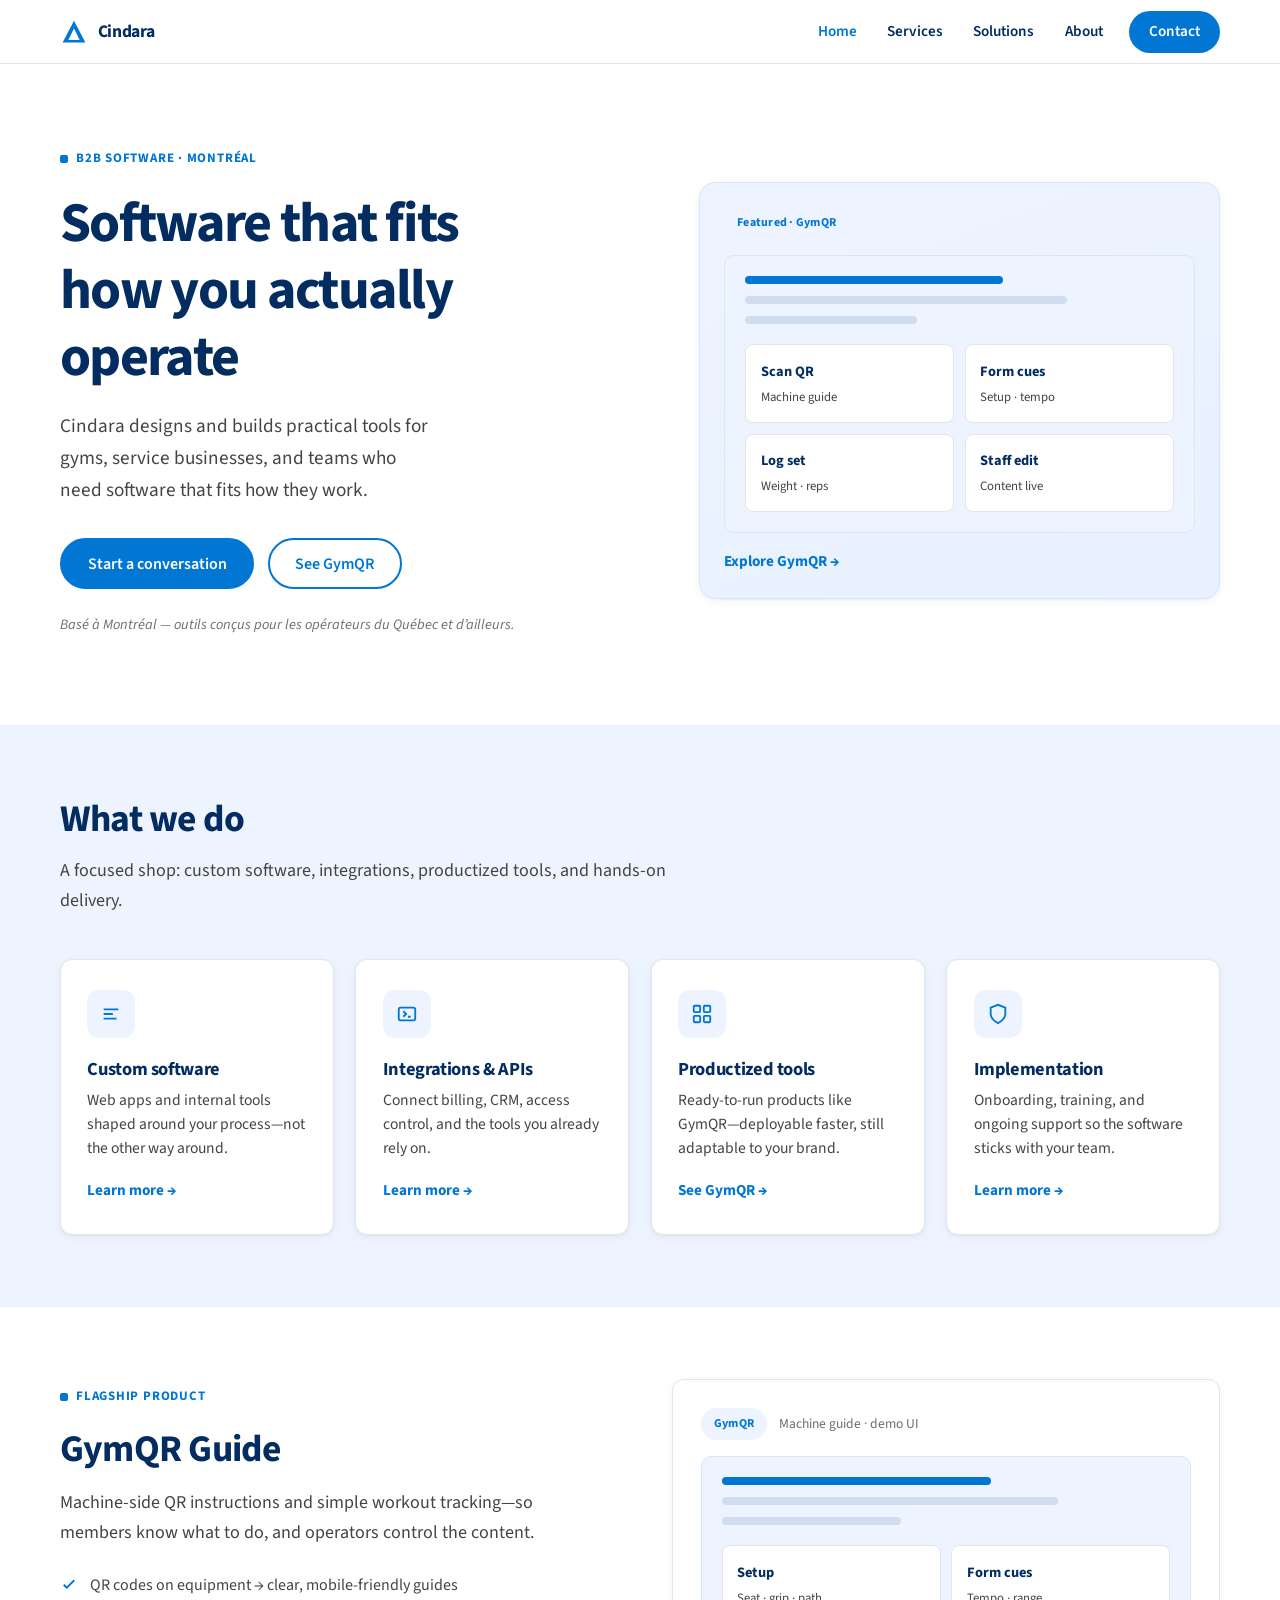
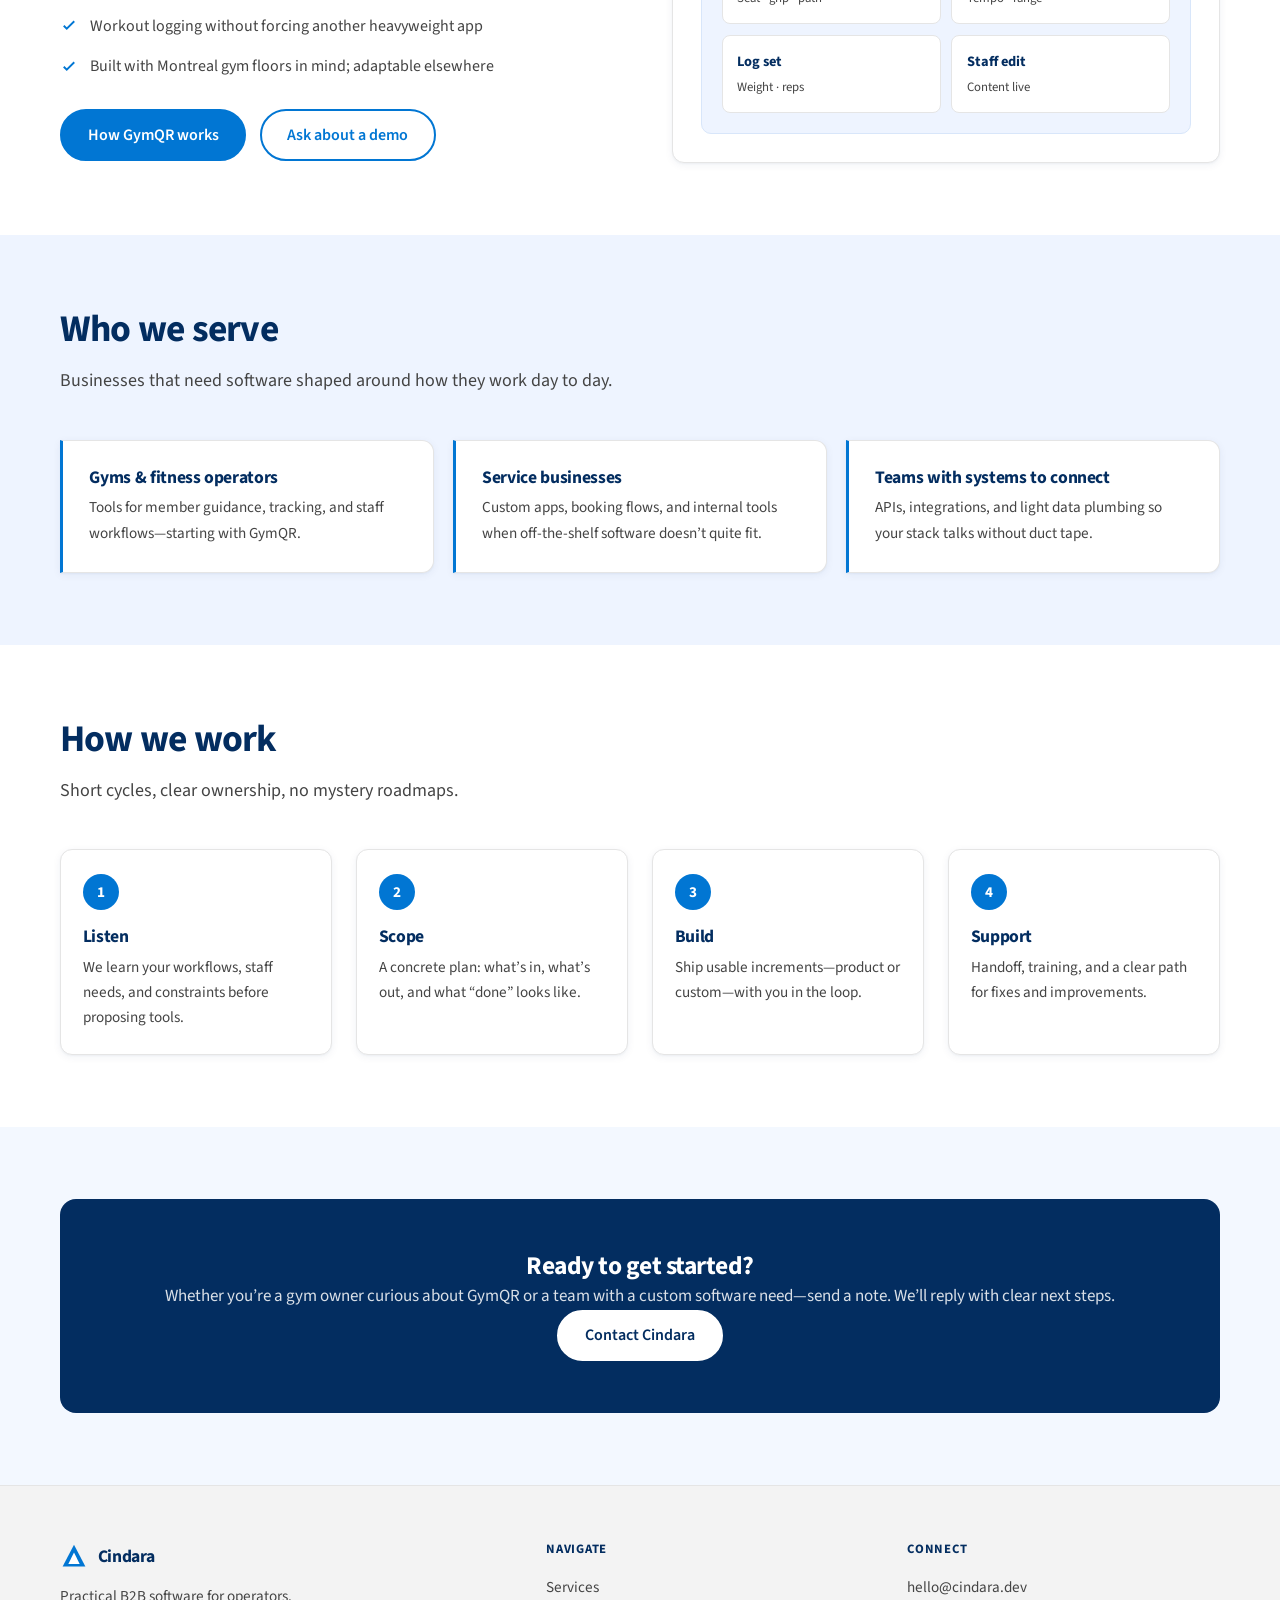
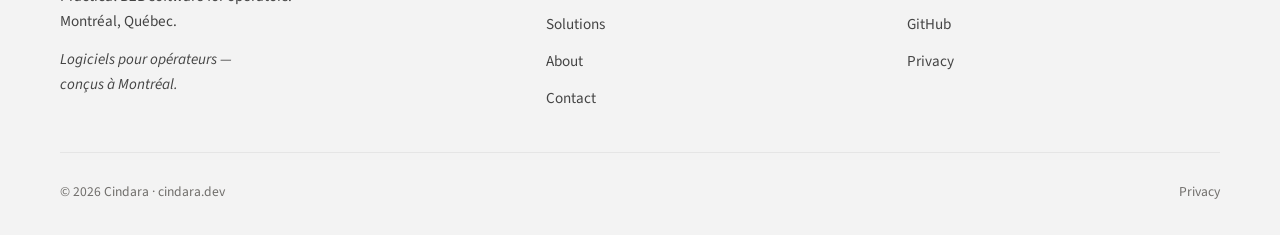
==== commit ebd8a293: "Rename Astra Solutions to Cindara (cindara.dev)" ====
--- a/index.html
+++ b/index.html
@@ -3,8 +3,8 @@
 <head>
   <meta charset="UTF-8">
   <meta name="viewport" content="width=device-width, initial-scale=1">
-  <meta name="description" content="Astra Solutions builds practical B2B software for operators — custom tools, integrations, and products like GymQR for Montreal gyms and beyond.">
-  <title>Astra Solutions — Practical B2B software</title>
+  <meta name="description" content="Cindara builds practical B2B software for operators — custom tools, integrations, and products like GymQR for Montreal gyms and beyond.">
+  <title>Cindara — Practical B2B software</title>
   <link rel="icon" href="favicon.svg" type="image/svg+xml">
   <link rel="preconnect" href="https://fonts.googleapis.com">
   <link rel="preconnect" href="https://fonts.gstatic.com" crossorigin>
@@ -16,12 +16,12 @@
 
   <header class="site-header">
     <div class="container header-inner">
-      <a class="logo" href="index.html" aria-label="Astra Solutions home">
+      <a class="logo" href="index.html" aria-label="Cindara home">
         <svg class="logo-mark" viewBox="0 0 32 32" fill="none" aria-hidden="true">
           <path d="M16 3L29 28H3L16 3Z" fill="#0176D3"/>
           <path d="M16 12L22.5 25H9.5L16 12Z" fill="#FFFFFF"/>
         </svg>
-        Astra Solutions
+        Cindara
       </a>
       <nav class="nav-desktop" aria-label="Primary">
         <a href="index.html" class="active" aria-current="page">Home</a>
@@ -50,7 +50,7 @@
           <p class="eyebrow">B2B software · Montréal</p>
           <h1>Software that fits how you actually operate</h1>
           <p class="hero-lead">
-            Astra Solutions designs and builds practical tools for gyms, service businesses, and teams who need software that fits how they work.
+            Cindara designs and builds practical tools for gyms, service businesses, and teams who need software that fits how they work.
           </p>
           <div class="btn-group">
             <a class="btn btn-primary" href="contact.html">Start a conversation</a>
@@ -223,7 +223,7 @@
         <div class="cta-panel">
           <h2>Ready to get started?</h2>
           <p>Whether you’re a gym owner curious about GymQR or a team with a custom software need—send a note. We’ll reply with clear next steps.</p>
-          <a class="btn btn-primary" href="contact.html">Contact Astra Solutions</a>
+          <a class="btn btn-primary" href="contact.html">Contact Cindara</a>
         </div>
       </div>
     </section>
@@ -238,7 +238,7 @@
               <path d="M16 3L29 28H3L16 3Z" fill="#0176D3"/>
               <path d="M16 12L22.5 25H9.5L16 12Z" fill="#FFFFFF"/>
             </svg>
-            Astra Solutions
+            Cindara
           </a>
           <p>Practical B2B software for operators. Montréal, Québec.</p>
           <p class="footer-fr">Logiciels pour opérateurs — conçus à Montréal.</p>
@@ -255,14 +255,14 @@
         <div class="footer-col">
           <h4>Connect</h4>
           <ul>
-            <li><a href="mailto:hello@astrasolutions.ca">hello@astrasolutions.ca</a></li>
-            <li><a href="https://github.com/alexbalut/astra-solutions" rel="noopener noreferrer" target="_blank">GitHub</a></li>
+            <li><a href="mailto:hello@cindara.dev">hello@cindara.dev</a></li>
+            <li><a href="https://github.com/alexbalut/cindara" rel="noopener noreferrer" target="_blank">GitHub</a></li>
             <li><a href="privacy.html">Privacy</a></li>
           </ul>
         </div>
       </div>
       <div class="footer-bottom">
-        <span>© 2026 Astra Solutions. Working name.</span>
+        <span>© 2026 Cindara · cindara.dev</span>
         <span><a href="privacy.html">Privacy</a></span>
       </div>
     </div>
--- a/css/styles.css
+++ b/css/styles.css
@@ -1,4 +1,4 @@
-/* Astra Solutions — Salesforce-inspired B2B marketing look */
+/* Cindara — Salesforce-inspired B2B marketing look */
 :root {
   --bg: #FFFFFF;
   --bg-alt: #F3F8FF;
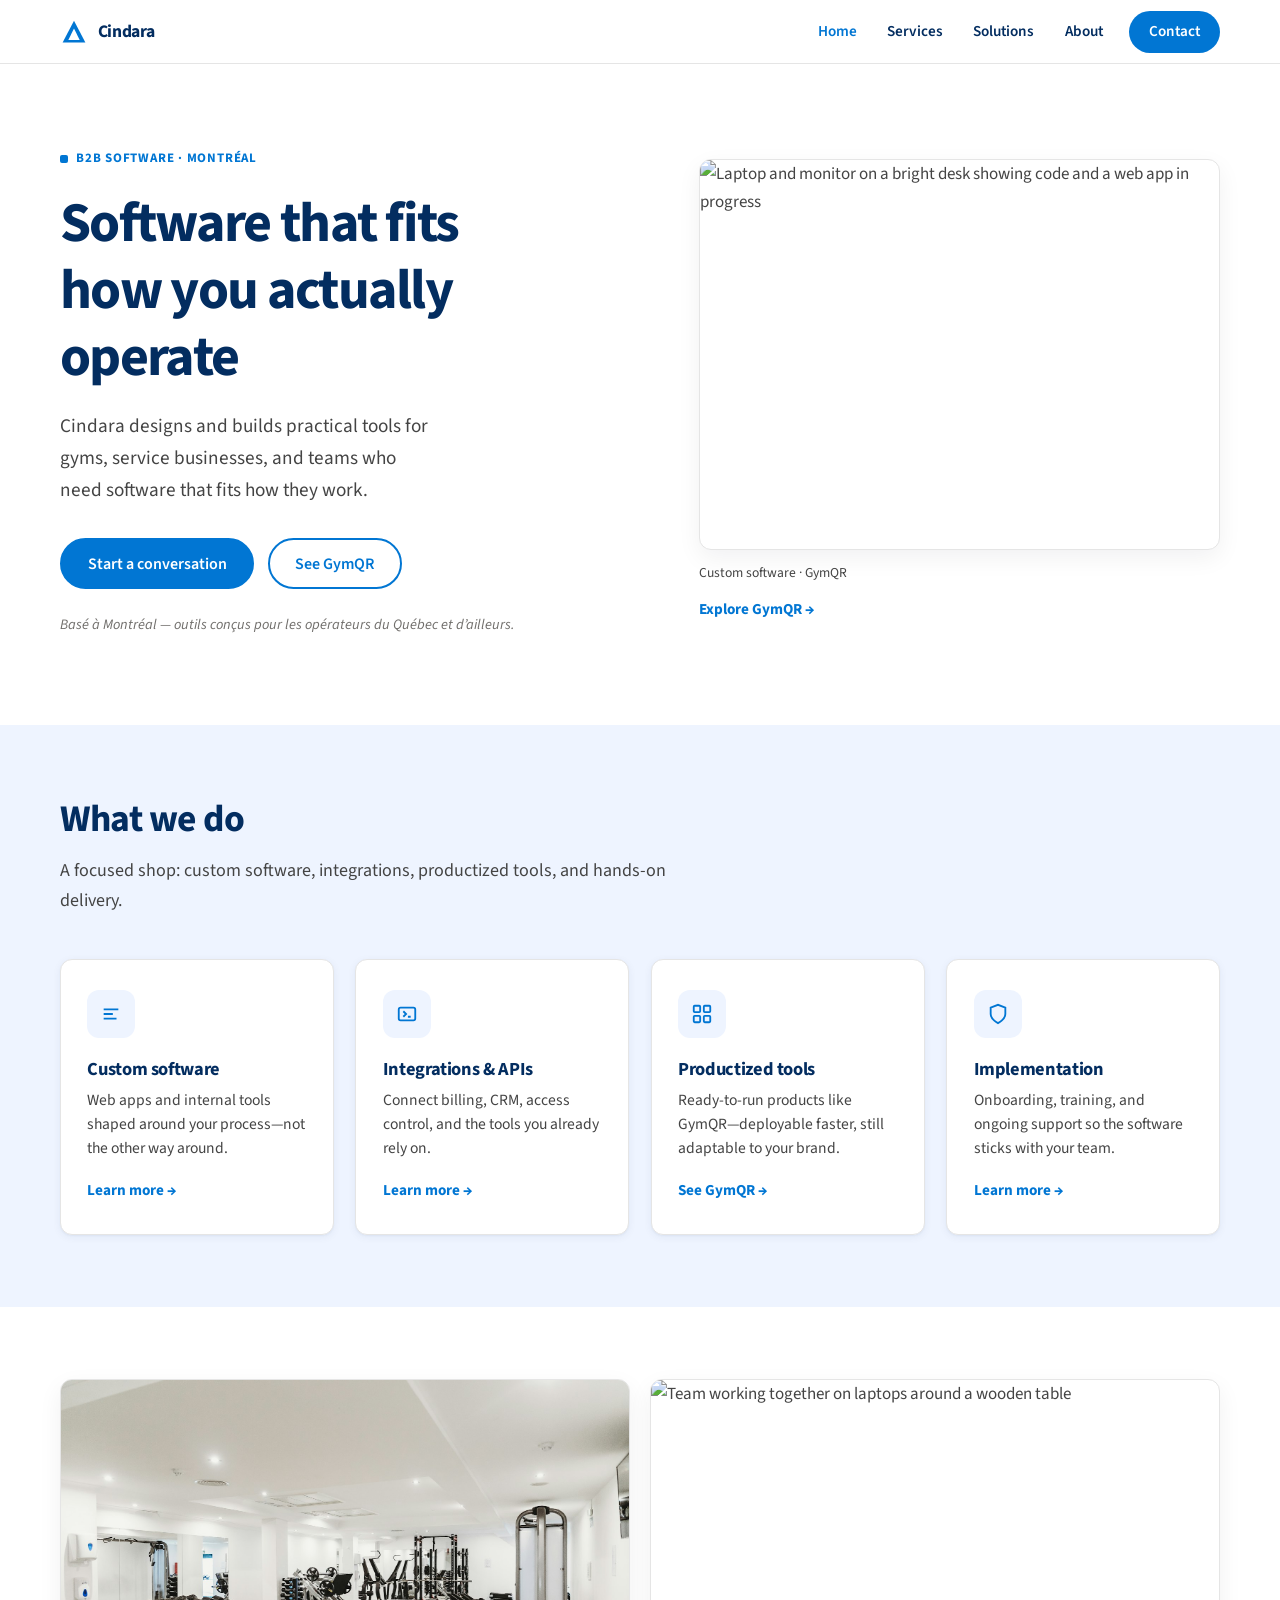
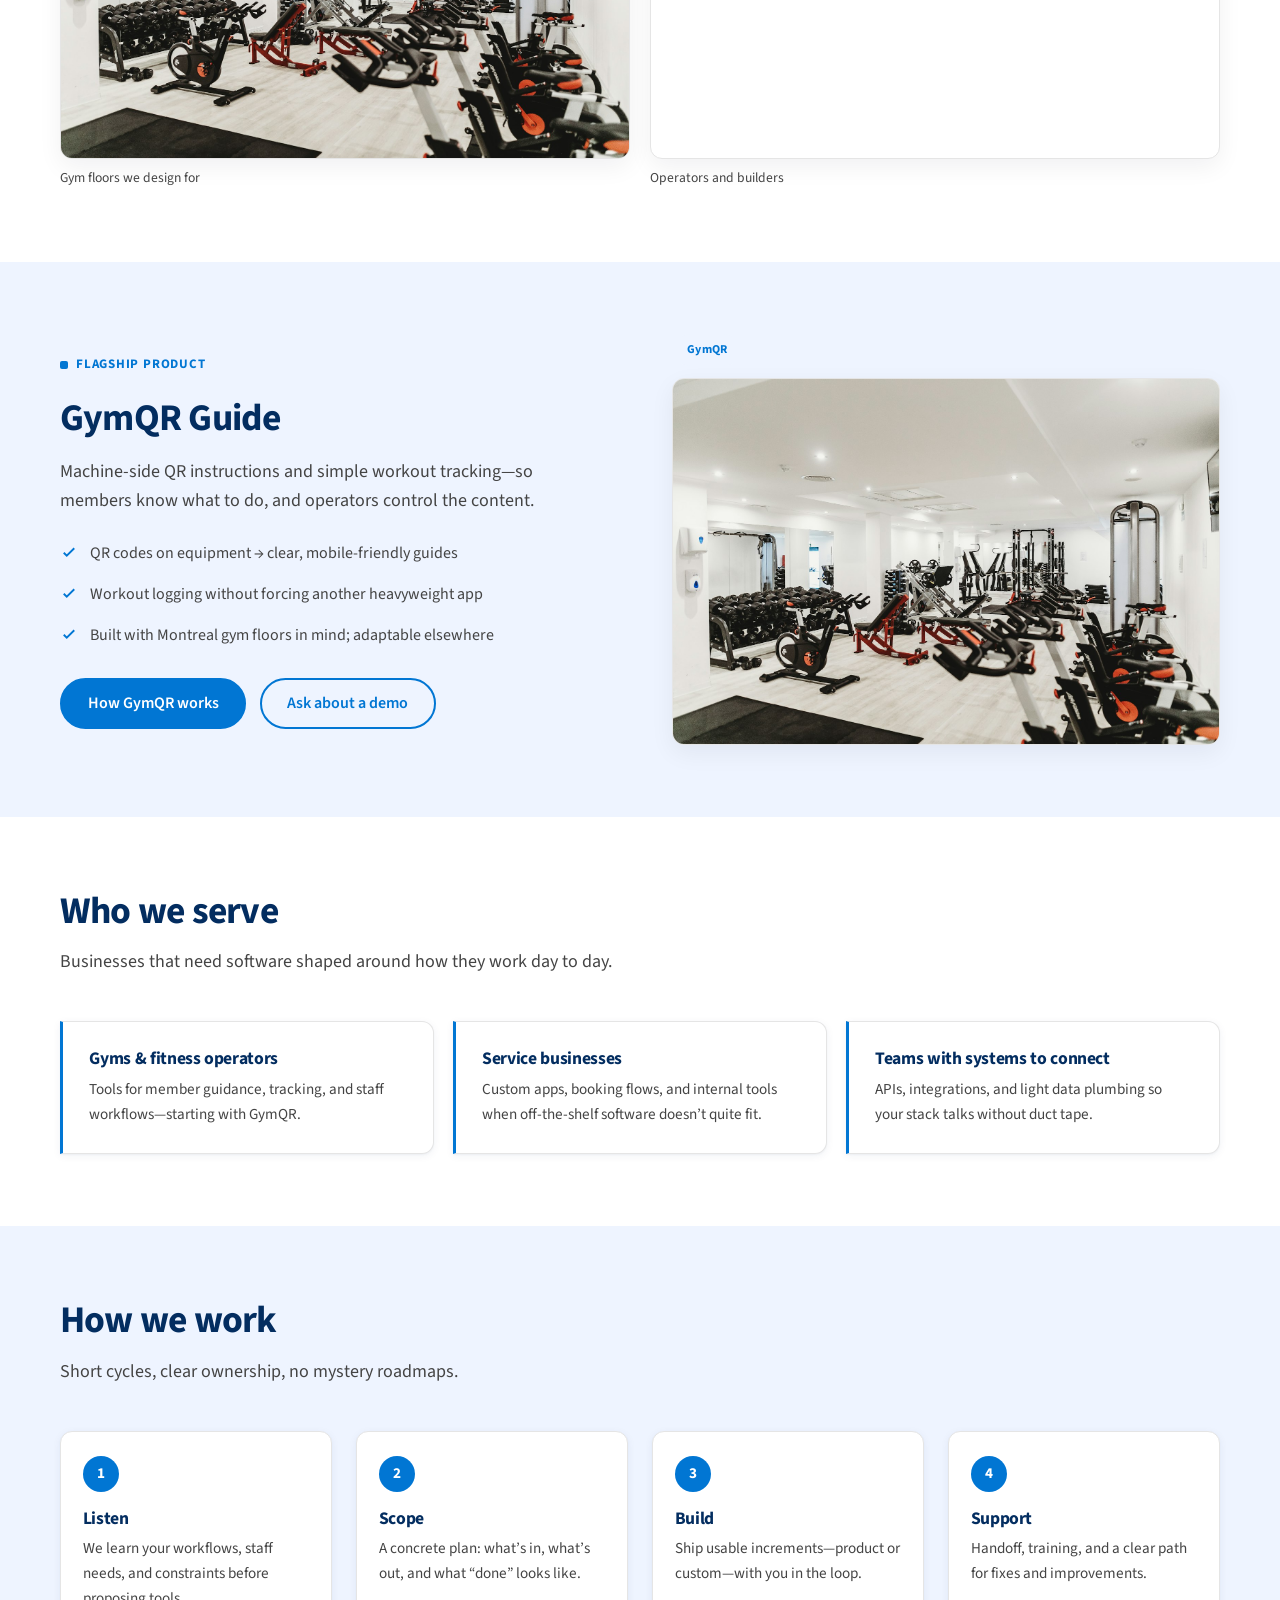
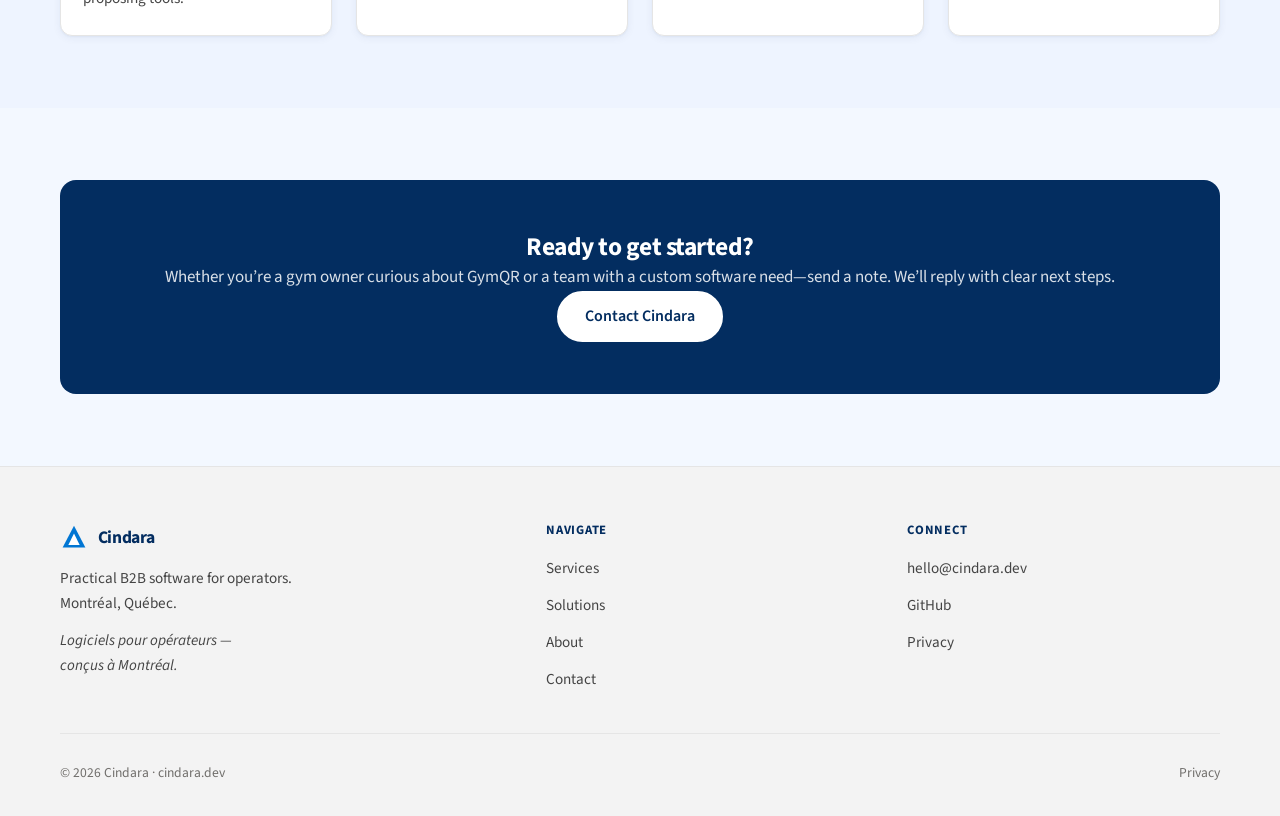
==== commit ab7f90d5: "Add stock photos for software, gym floor, and studio" ====
--- a/index.html
+++ b/index.html
@@ -58,21 +58,11 @@
           </div>
           <p class="hero-fr">Basé à Montréal — outils conçus pour les opérateurs du Québec et d’ailleurs.</p>
         </div>
-        <aside class="hero-visual reveal" aria-label="Featured product">
-          <div class="pv-row">
-            <span class="pv-badge">Featured · GymQR</span>
-          </div>
-          <div class="pv-screen" style="flex:1; min-height:220px;">
-            <div class="pv-bar accent"></div>
-            <div class="pv-bar mid"></div>
-            <div class="pv-bar short"></div>
-            <div class="pv-grid-mini">
-              <div class="pv-tile"><strong>Scan QR</strong> Machine guide</div>
-              <div class="pv-tile"><strong>Form cues</strong> Setup · tempo</div>
-              <div class="pv-tile"><strong>Log set</strong> Weight · reps</div>
-              <div class="pv-tile"><strong>Staff edit</strong> Content live</div>
-            </div>
-          </div>
+        <aside class="hero-visual hero-visual--photo reveal" aria-label="Featured product">
+          <div class="photo-frame tall">
+            <img src="images/hero-laptop.jpg" alt="Laptop and monitor on a bright desk showing code and a web app in progress" width="800" height="600" loading="eager">
+          </div>
+          <p class="photo-caption">Custom software · GymQR</p>
           <a class="card-link" href="solutions.html">Explore GymQR →</a>
         </aside>
       </div>
@@ -121,7 +111,26 @@
       </div>
     </section>
 
-    <section class="section" id="gymqr">
+    <section class="section" aria-label="Studio and gym floors">
+      <div class="container">
+        <div class="photo-grid cols-2 reveal">
+          <figure>
+            <div class="photo-frame">
+              <img src="images/gym-floor.jpg" alt="Bright commercial gym with cable machines, dumbbell racks, and weight benches" width="800" height="533" loading="lazy">
+            </div>
+            <figcaption class="photo-caption">Gym floors we design for</figcaption>
+          </figure>
+          <figure>
+            <div class="photo-frame">
+              <img src="images/office-collab.jpg" alt="Team working together on laptops around a wooden table" width="800" height="533" loading="lazy">
+            </div>
+            <figcaption class="photo-caption">Operators and builders</figcaption>
+          </figure>
+        </div>
+      </div>
+    </section>
+
+    <section class="section section-alt" id="gymqr">
       <div class="container product-band">
         <div class="reveal">
           <p class="eyebrow">Flagship product</p>
@@ -148,27 +157,18 @@
             <a class="btn btn-secondary" href="contact.html">Ask about a demo</a>
           </div>
         </div>
-        <div class="product-visual reveal" aria-hidden="true">
+        <div class="product-visual product-visual--photo reveal">
           <div class="pv-row">
             <span class="pv-badge">GymQR</span>
-            <span style="color: var(--text-dim); font-size: 0.85rem;">Machine guide · demo UI</span>
-          </div>
-          <div class="pv-screen">
-            <div class="pv-bar accent"></div>
-            <div class="pv-bar mid"></div>
-            <div class="pv-bar short"></div>
-            <div class="pv-grid-mini">
-              <div class="pv-tile"><strong>Setup</strong> Seat · grip · path</div>
-              <div class="pv-tile"><strong>Form cues</strong> Tempo · range</div>
-              <div class="pv-tile"><strong>Log set</strong> Weight · reps</div>
-              <div class="pv-tile"><strong>Staff edit</strong> Content live</div>
-            </div>
-          </div>
-        </div>
-      </div>
-    </section>
-
-    <section class="section section-alt" id="who">
+          </div>
+          <div class="photo-frame">
+            <img src="images/gym-floor.jpg" alt="Well-lit gym floor with strength machines and free weights" width="800" height="533" loading="lazy">
+          </div>
+        </div>
+      </div>
+    </section>
+
+    <section class="section" id="who">
       <div class="container">
         <div class="section-header reveal">
           <h2>Who we serve</h2>
@@ -191,7 +191,7 @@
       </div>
     </section>
 
-    <section class="section" id="process">
+    <section class="section section-alt" id="process">
       <div class="container">
         <div class="section-header reveal">
           <h2>How we work</h2>
--- a/css/styles.css
+++ b/css/styles.css
@@ -1028,3 +1028,70 @@
     transition-duration: 0.01ms !important;
   }
 }
+
+/* Stock photo frames */
+.photo-frame {
+  border-radius: 12px;
+  overflow: hidden;
+  border: 1px solid var(--border, #E5E5E5);
+  box-shadow: 0 8px 24px rgba(15, 23, 42, 0.06);
+  background: #fff;
+}
+.photo-frame img {
+  width: 100%;
+  height: auto;
+  object-fit: cover;
+  display: block;
+}
+.photo-frame.tall img {
+  aspect-ratio: 4/3;
+  object-fit: cover;
+}
+.photo-grid {
+  display: grid;
+  gap: 1.25rem;
+}
+@media (min-width: 800px) {
+  .photo-grid.cols-2 { grid-template-columns: 1fr 1fr; }
+}
+.photo-caption {
+  font-size: 0.85rem;
+  color: var(--text-muted);
+  margin-top: 0.5rem;
+}
+
+/* Hero aside with photo instead of mock UI */
+.hero-visual.hero-visual--photo {
+  background: transparent;
+  border: none;
+  box-shadow: none;
+  padding: 0;
+  min-height: 0;
+  gap: 0.75rem;
+}
+.hero-visual.hero-visual--photo .photo-frame {
+  width: 100%;
+}
+.hero-visual.hero-visual--photo .photo-caption {
+  margin-top: 0;
+}
+
+/* Product visual that hosts a photo */
+.product-visual.product-visual--photo {
+  padding: 0;
+  background: transparent;
+  border: none;
+  box-shadow: none;
+  min-height: 0;
+  gap: 0.75rem;
+}
+.product-visual.product-visual--photo .pv-row {
+  padding: 0 0.15rem;
+}
+.product-visual.product-visual--photo .photo-frame {
+  width: 100%;
+}
+
+.photo-grid figure {
+  margin: 0;
+}
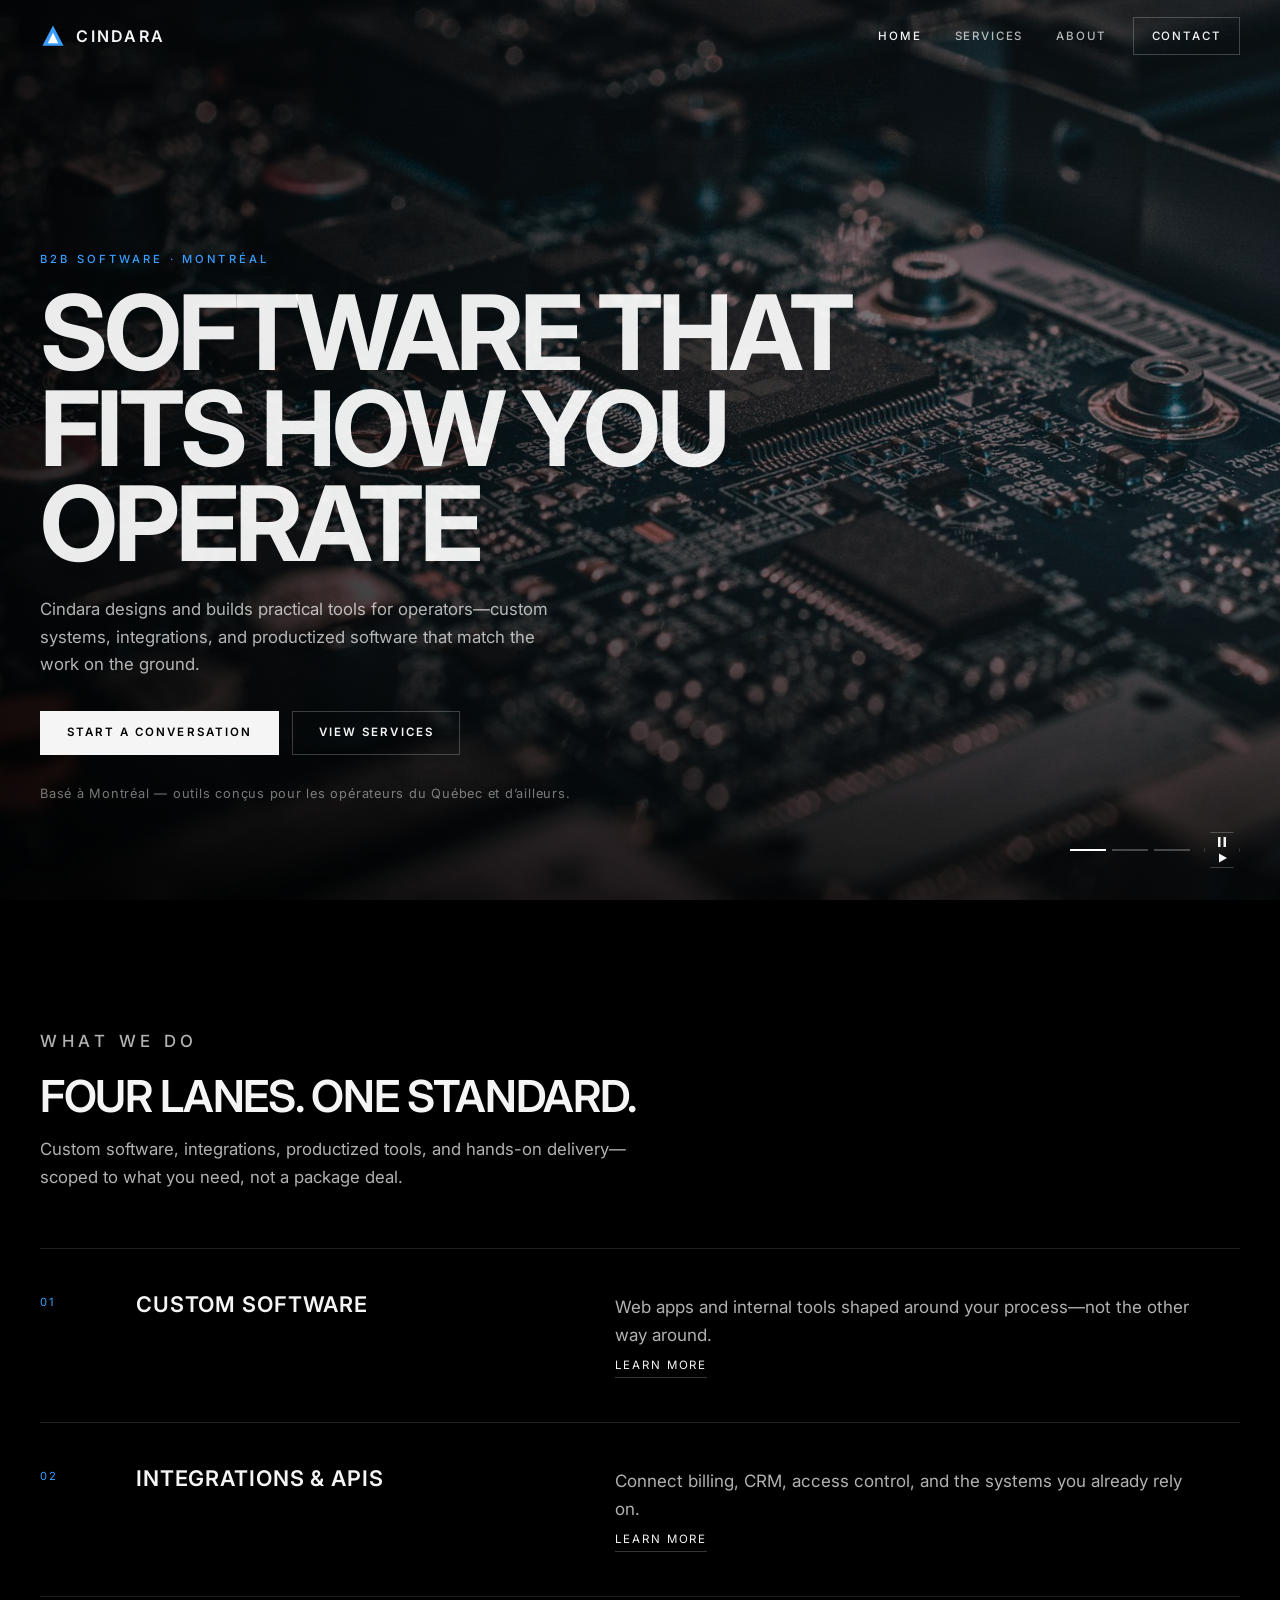
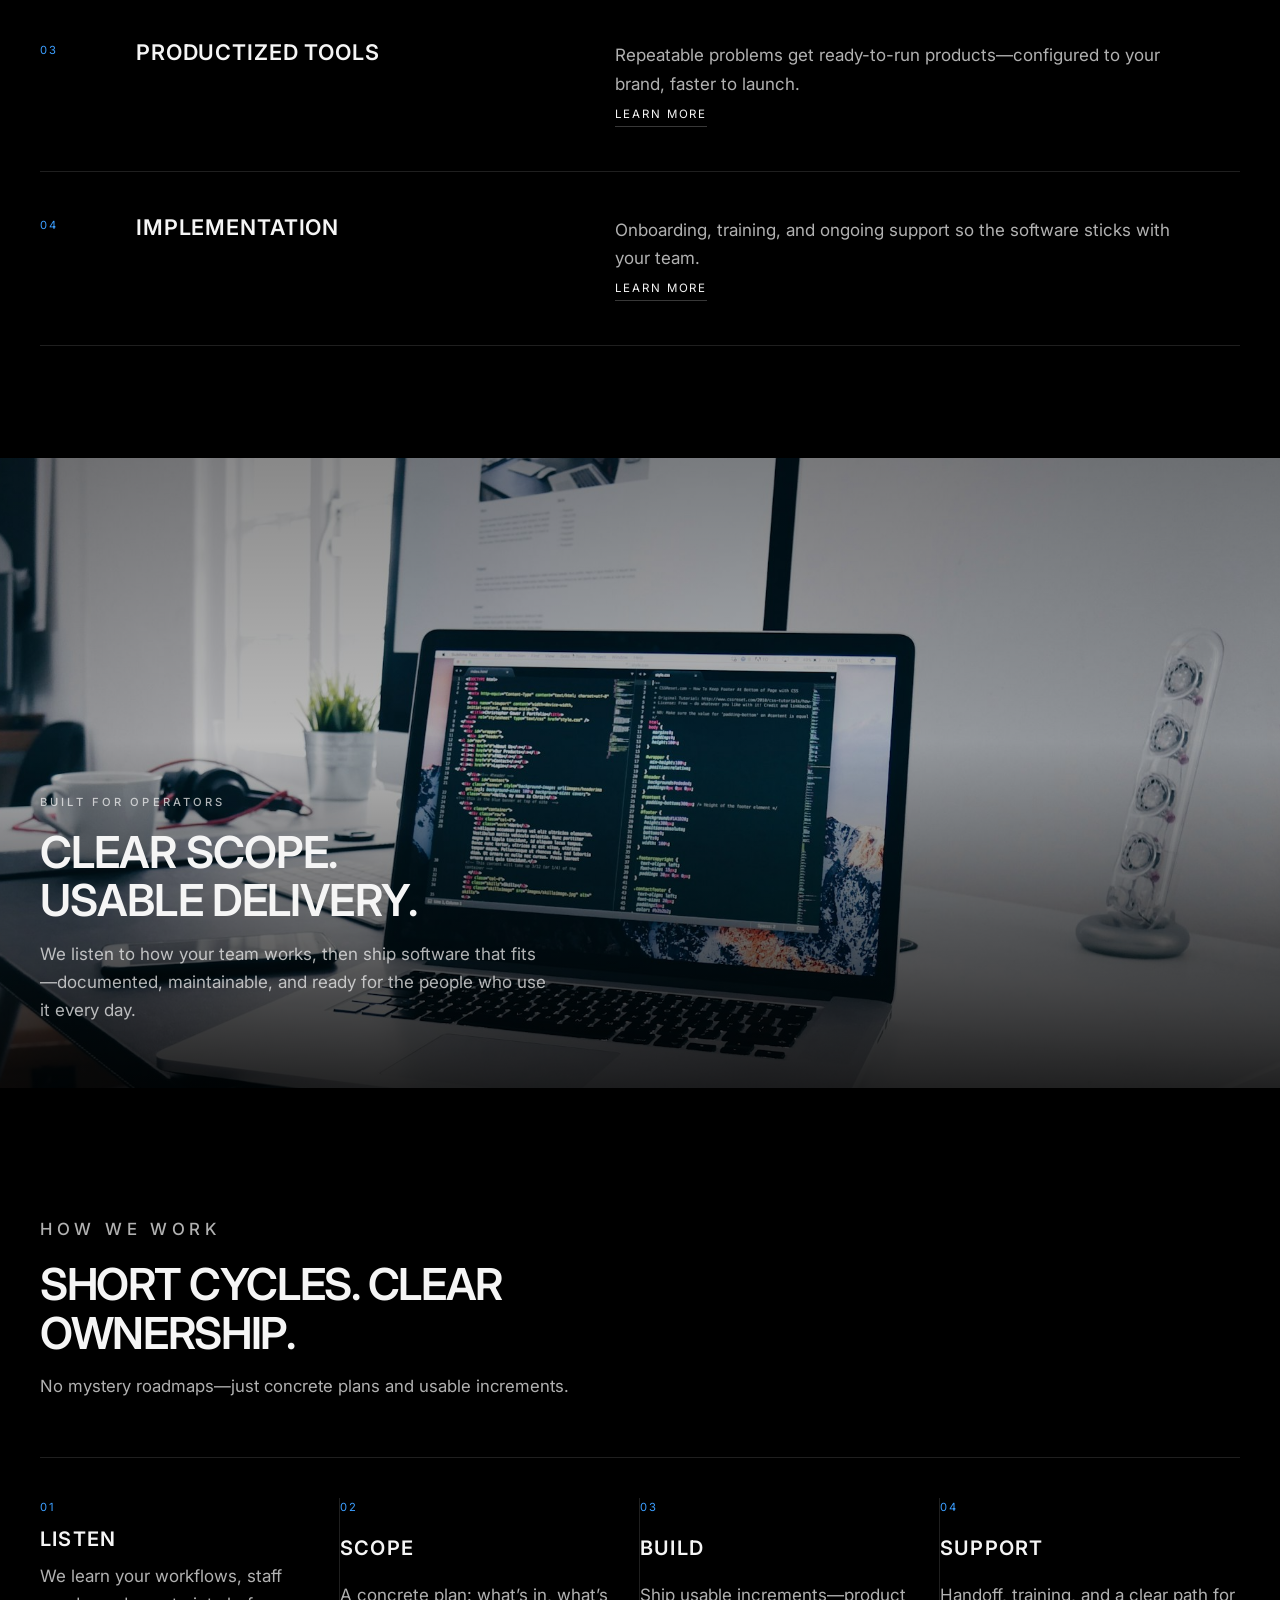
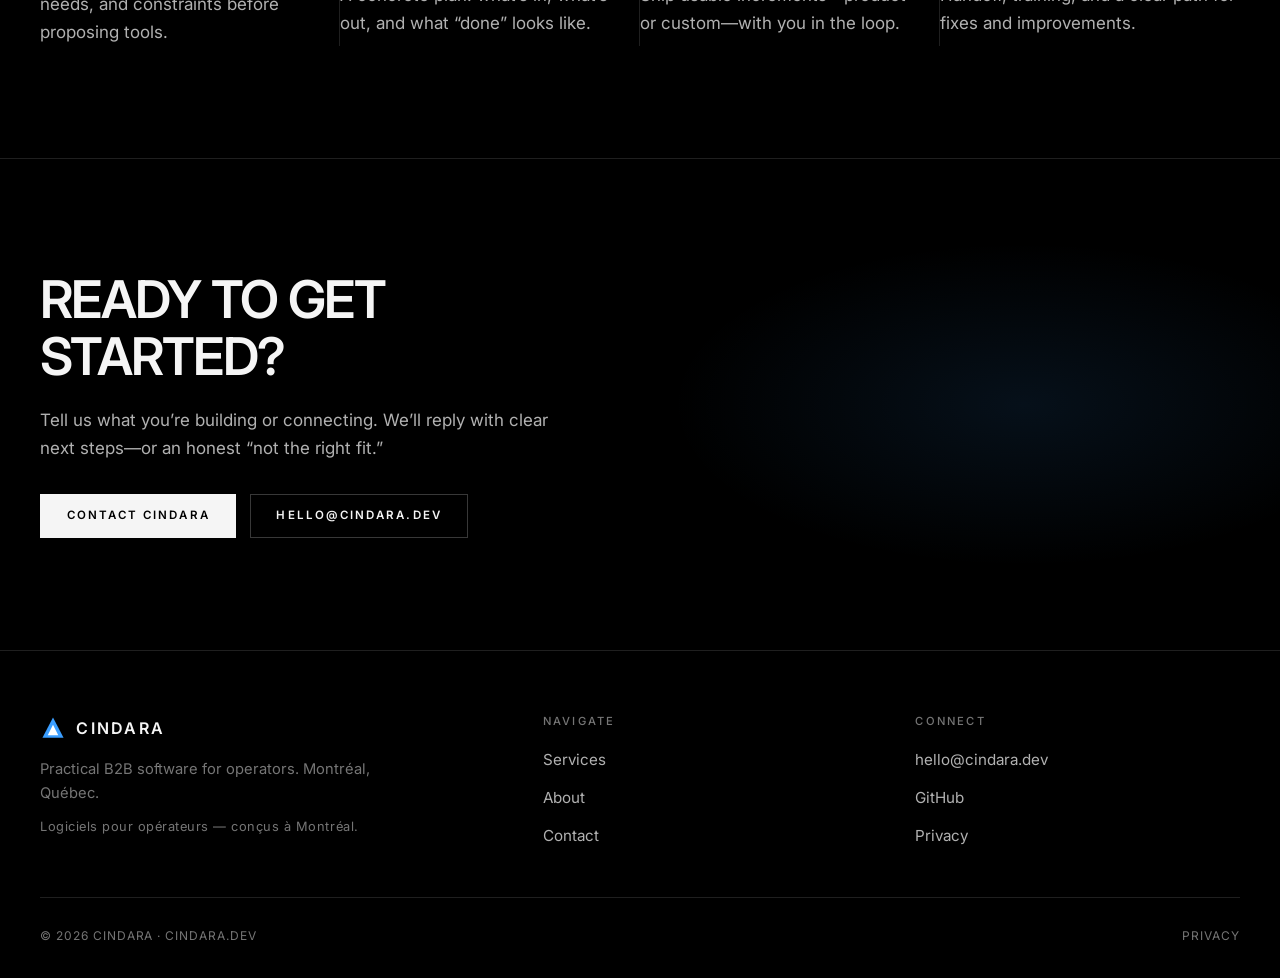
==== commit b10b46ad: "Revamp site to dark cinematic Lamborghini-style; remove GymQR" ====
--- a/index.html
+++ b/index.html
@@ -3,12 +3,12 @@
 <head>
   <meta charset="UTF-8">
   <meta name="viewport" content="width=device-width, initial-scale=1">
-  <meta name="description" content="Cindara builds practical B2B software for operators — custom tools, integrations, and products like GymQR for Montreal gyms and beyond.">
+  <meta name="description" content="Cindara builds practical B2B software for operators — custom tools, integrations, productized tools, and implementation. Montréal / Québec.">
   <title>Cindara — Practical B2B software</title>
   <link rel="icon" href="favicon.svg" type="image/svg+xml">
   <link rel="preconnect" href="https://fonts.googleapis.com">
   <link rel="preconnect" href="https://fonts.gstatic.com" crossorigin>
-  <link href="https://fonts.googleapis.com/css2?family=Source+Sans+3:wght@400;500;600;700&display=swap" rel="stylesheet">
+  <link href="https://fonts.googleapis.com/css2?family=Inter:wght@400;500;600;700&display=swap" rel="stylesheet">
   <link rel="stylesheet" href="css/styles.css">
 </head>
 <body>
@@ -18,7 +18,7 @@
     <div class="container header-inner">
       <a class="logo" href="index.html" aria-label="Cindara home">
         <svg class="logo-mark" viewBox="0 0 32 32" fill="none" aria-hidden="true">
-          <path d="M16 3L29 28H3L16 3Z" fill="#0176D3"/>
+          <path d="M16 3L29 28H3L16 3Z" fill="#3B9EFF"/>
           <path d="M16 12L22.5 25H9.5L16 12Z" fill="#FFFFFF"/>
         </svg>
         Cindara
@@ -26,7 +26,6 @@
       <nav class="nav-desktop" aria-label="Primary">
         <a href="index.html" class="active" aria-current="page">Home</a>
         <a href="services.html">Services</a>
-        <a href="solutions.html">Solutions</a>
         <a href="about.html">About</a>
         <a href="contact.html" class="nav-cta">Contact</a>
       </nav>
@@ -37,165 +36,110 @@
     <nav id="mobile-nav" class="nav-mobile" aria-label="Mobile">
       <a href="index.html" class="active" aria-current="page">Home</a>
       <a href="services.html">Services</a>
-      <a href="solutions.html">Solutions</a>
       <a href="about.html">About</a>
       <a href="contact.html" class="nav-cta">Contact</a>
     </nav>
   </header>
 
   <main id="main">
-    <section class="hero">
-      <div class="container hero-grid">
-        <div>
-          <p class="eyebrow">B2B software · Montréal</p>
-          <h1>Software that fits how you actually operate</h1>
-          <p class="hero-lead">
-            Cindara designs and builds practical tools for gyms, service businesses, and teams who need software that fits how they work.
-          </p>
-          <div class="btn-group">
-            <a class="btn btn-primary" href="contact.html">Start a conversation</a>
-            <a class="btn btn-secondary" href="solutions.html">See GymQR</a>
-          </div>
-          <p class="hero-fr">Basé à Montréal — outils conçus pour les opérateurs du Québec et d’ailleurs.</p>
-        </div>
-        <aside class="hero-visual hero-visual--photo reveal" aria-label="Featured product">
-          <div class="photo-frame tall">
-            <img src="images/hero-laptop.jpg" alt="Laptop and monitor on a bright desk showing code and a web app in progress" width="800" height="600" loading="eager">
-          </div>
-          <p class="photo-caption">Custom software · GymQR</p>
-          <a class="card-link" href="solutions.html">Explore GymQR →</a>
-        </aside>
-      </div>
-    </section>
-
-    <section class="section section-alt" id="services">
+    <section class="hero-cinematic" aria-label="Introduction">
+      <div class="hero-slides" aria-hidden="true">
+        <div class="hero-slide is-active">
+          <div class="hero-slide__media" style="background-image: url('images/hero-tech.jpg')"></div>
+        </div>
+        <div class="hero-slide">
+          <div class="hero-slide__media" style="background-image: url('images/circuit-dark.jpg')"></div>
+        </div>
+        <div class="hero-slide">
+          <div class="hero-slide__media" style="background-image: url('images/code-desk.jpg')"></div>
+        </div>
+      </div>
+      <div class="hero-overlay"></div>
+      <div class="hero-content">
+        <p class="eyebrow">B2B software · Montréal</p>
+        <h1>Software that fits how you operate</h1>
+        <p class="hero-lead">
+          Cindara designs and builds practical tools for operators—custom systems, integrations, and productized software that match the work on the ground.
+        </p>
+        <div class="btn-group">
+          <a class="btn btn-primary" href="contact.html">Start a conversation</a>
+          <a class="btn btn-secondary" href="services.html">View services</a>
+        </div>
+        <p class="hero-fr">Basé à Montréal — outils conçus pour les opérateurs du Québec et d’ailleurs.</p>
+      </div>
+      <div class="hero-controls">
+        <div class="hero-progress" role="tablist" aria-label="Hero slides">
+          <button type="button" class="is-active" aria-label="Slide 1" aria-current="true"></button>
+          <button type="button" aria-label="Slide 2"></button>
+          <button type="button" aria-label="Slide 3"></button>
+        </div>
+        <button type="button" class="hero-pause" aria-label="Pause slideshow" aria-pressed="false">
+          <svg class="icon-pause" viewBox="0 0 12 12" fill="currentColor" aria-hidden="true"><rect x="2" y="1" width="2.5" height="10"/><rect x="7.5" y="1" width="2.5" height="10"/></svg>
+          <svg class="icon-play" viewBox="0 0 12 12" fill="currentColor" aria-hidden="true" hidden><path d="M3 1.5v9l8-4.5-8-4.5z"/></svg>
+        </button>
+      </div>
+    </section>
+
+    <section class="section" id="what-we-do">
       <div class="container">
         <div class="section-header reveal">
-          <h2>What we do</h2>
-          <p>A focused shop: custom software, integrations, productized tools, and hands-on delivery.</p>
-        </div>
-        <div class="cards cards-4">
-          <article class="card reveal">
-            <div class="card-icon" aria-hidden="true">
-              <svg width="22" height="22" fill="none" stroke="currentColor" stroke-width="2" viewBox="0 0 24 24"><path d="M4 7h16M4 12h10M4 17h14"/></svg>
-            </div>
+          <p class="eyebrow">What we do</p>
+          <h2>Four lanes. One standard.</h2>
+          <p>Custom software, integrations, productized tools, and hands-on delivery—scoped to what you need, not a package deal.</p>
+        </div>
+        <div class="offer-grid">
+          <article class="offer-item reveal">
+            <span class="offer-num">01</span>
             <h3>Custom software</h3>
-            <p>Web apps and internal tools shaped around your process—not the other way around.</p>
-            <a class="card-link" href="services.html">Learn more →</a>
-          </article>
-          <article class="card reveal">
-            <div class="card-icon" aria-hidden="true">
-              <svg width="22" height="22" fill="none" stroke="currentColor" stroke-width="2" viewBox="0 0 24 24"><path d="M8 9l3 3-3 3M13 15h3M5 5h14a2 2 0 012 2v10a2 2 0 01-2 2H5a2 2 0 01-2-2V7a2 2 0 012-2z"/></svg>
-            </div>
+            <div>
+              <p>Web apps and internal tools shaped around your process—not the other way around.</p>
+              <a href="services.html">Learn more</a>
+            </div>
+          </article>
+          <article class="offer-item reveal">
+            <span class="offer-num">02</span>
             <h3>Integrations &amp; APIs</h3>
-            <p>Connect billing, CRM, access control, and the tools you already rely on.</p>
-            <a class="card-link" href="services.html">Learn more →</a>
-          </article>
-          <article class="card reveal">
-            <div class="card-icon" aria-hidden="true">
-              <svg width="22" height="22" fill="none" stroke="currentColor" stroke-width="2" viewBox="0 0 24 24"><rect x="3" y="3" width="7" height="7" rx="1"/><rect x="14" y="3" width="7" height="7" rx="1"/><rect x="3" y="14" width="7" height="7" rx="1"/><rect x="14" y="14" width="7" height="7" rx="1"/></svg>
-            </div>
+            <div>
+              <p>Connect billing, CRM, access control, and the systems you already rely on.</p>
+              <a href="services.html">Learn more</a>
+            </div>
+          </article>
+          <article class="offer-item reveal">
+            <span class="offer-num">03</span>
             <h3>Productized tools</h3>
-            <p>Ready-to-run products like GymQR—deployable faster, still adaptable to your brand.</p>
-            <a class="card-link" href="solutions.html">See GymQR →</a>
-          </article>
-          <article class="card reveal">
-            <div class="card-icon" aria-hidden="true">
-              <svg width="22" height="22" fill="none" stroke="currentColor" stroke-width="2" viewBox="0 0 24 24"><path d="M12 22s8-4 8-10V5l-8-3-8 3v7c0 6 8 10 8 10z"/></svg>
-            </div>
+            <div>
+              <p>Repeatable problems get ready-to-run products—configured to your brand, faster to launch.</p>
+              <a href="services.html">Learn more</a>
+            </div>
+          </article>
+          <article class="offer-item reveal">
+            <span class="offer-num">04</span>
             <h3>Implementation</h3>
-            <p>Onboarding, training, and ongoing support so the software sticks with your team.</p>
-            <a class="card-link" href="services.html">Learn more →</a>
-          </article>
-        </div>
-      </div>
-    </section>
-
-    <section class="section" aria-label="Studio and gym floors">
-      <div class="container">
-        <div class="photo-grid cols-2 reveal">
-          <figure>
-            <div class="photo-frame">
-              <img src="images/gym-floor.jpg" alt="Bright commercial gym with cable machines, dumbbell racks, and weight benches" width="800" height="533" loading="lazy">
-            </div>
-            <figcaption class="photo-caption">Gym floors we design for</figcaption>
-          </figure>
-          <figure>
-            <div class="photo-frame">
-              <img src="images/office-collab.jpg" alt="Team working together on laptops around a wooden table" width="800" height="533" loading="lazy">
-            </div>
-            <figcaption class="photo-caption">Operators and builders</figcaption>
-          </figure>
-        </div>
-      </div>
-    </section>
-
-    <section class="section section-alt" id="gymqr">
-      <div class="container product-band">
-        <div class="reveal">
-          <p class="eyebrow">Flagship product</p>
-          <h2>GymQR Guide</h2>
-          <p class="lead">
-            Machine-side QR instructions and simple workout tracking—so members know what to do, and operators control the content.
-          </p>
-          <ul class="feature-list">
-            <li>
-              <svg width="18" height="18" fill="none" stroke="currentColor" stroke-width="2.5" viewBox="0 0 24 24"><path d="M5 13l4 4L19 7"/></svg>
-              QR codes on equipment → clear, mobile-friendly guides
-            </li>
-            <li>
-              <svg width="18" height="18" fill="none" stroke="currentColor" stroke-width="2.5" viewBox="0 0 24 24"><path d="M5 13l4 4L19 7"/></svg>
-              Workout logging without forcing another heavyweight app
-            </li>
-            <li>
-              <svg width="18" height="18" fill="none" stroke="currentColor" stroke-width="2.5" viewBox="0 0 24 24"><path d="M5 13l4 4L19 7"/></svg>
-              Built with Montreal gym floors in mind; adaptable elsewhere
-            </li>
-          </ul>
-          <div class="btn-group">
-            <a class="btn btn-primary" href="solutions.html">How GymQR works</a>
-            <a class="btn btn-secondary" href="contact.html">Ask about a demo</a>
-          </div>
-        </div>
-        <div class="product-visual product-visual--photo reveal">
-          <div class="pv-row">
-            <span class="pv-badge">GymQR</span>
-          </div>
-          <div class="photo-frame">
-            <img src="images/gym-floor.jpg" alt="Well-lit gym floor with strength machines and free weights" width="800" height="533" loading="lazy">
-          </div>
-        </div>
-      </div>
-    </section>
-
-    <section class="section" id="who">
+            <div>
+              <p>Onboarding, training, and ongoing support so the software sticks with your team.</p>
+              <a href="services.html">Learn more</a>
+            </div>
+          </article>
+        </div>
+      </div>
+    </section>
+
+    <section class="bleed-panel" aria-label="Technology">
+      <div class="bleed-panel__media" style="background-image: url('images/laptop-code.jpg')"></div>
+      <div class="bleed-panel__shade"></div>
+      <div class="bleed-panel__content reveal">
+        <p class="eyebrow">Built for operators</p>
+        <h2>Clear scope. Usable delivery.</h2>
+        <p>We listen to how your team works, then ship software that fits—documented, maintainable, and ready for the people who use it every day.</p>
+      </div>
+    </section>
+
+    <section class="section" id="process">
       <div class="container">
         <div class="section-header reveal">
-          <h2>Who we serve</h2>
-          <p>Businesses that need software shaped around how they work day to day.</p>
-        </div>
-        <div class="audience-list">
-          <div class="audience-item reveal">
-            <h3>Gyms &amp; fitness operators</h3>
-            <p>Tools for member guidance, tracking, and staff workflows—starting with GymQR.</p>
-          </div>
-          <div class="audience-item reveal">
-            <h3>Service businesses</h3>
-            <p>Custom apps, booking flows, and internal tools when off-the-shelf software doesn’t quite fit.</p>
-          </div>
-          <div class="audience-item reveal">
-            <h3>Teams with systems to connect</h3>
-            <p>APIs, integrations, and light data plumbing so your stack talks without duct tape.</p>
-          </div>
-        </div>
-      </div>
-    </section>
-
-    <section class="section section-alt" id="process">
-      <div class="container">
-        <div class="section-header reveal">
-          <h2>How we work</h2>
-          <p>Short cycles, clear ownership, no mystery roadmaps.</p>
+          <p class="eyebrow">How we work</p>
+          <h2>Short cycles. Clear ownership.</h2>
+          <p>No mystery roadmaps—just concrete plans and usable increments.</p>
         </div>
         <ol class="steps">
           <li class="step reveal">
@@ -218,12 +162,13 @@
       </div>
     </section>
 
-    <section class="section section-wash">
+    <section class="cta-band">
       <div class="container reveal">
-        <div class="cta-panel">
-          <h2>Ready to get started?</h2>
-          <p>Whether you’re a gym owner curious about GymQR or a team with a custom software need—send a note. We’ll reply with clear next steps.</p>
+        <h2>Ready to get started?</h2>
+        <p>Tell us what you’re building or connecting. We’ll reply with clear next steps—or an honest “not the right fit.”</p>
+        <div class="btn-group">
           <a class="btn btn-primary" href="contact.html">Contact Cindara</a>
+          <a class="btn btn-secondary" href="mailto:hello@cindara.dev">hello@cindara.dev</a>
         </div>
       </div>
     </section>
@@ -235,7 +180,7 @@
         <div class="footer-brand">
           <a class="logo" href="index.html">
             <svg class="logo-mark" viewBox="0 0 32 32" fill="none" aria-hidden="true">
-              <path d="M16 3L29 28H3L16 3Z" fill="#0176D3"/>
+              <path d="M16 3L29 28H3L16 3Z" fill="#3B9EFF"/>
               <path d="M16 12L22.5 25H9.5L16 12Z" fill="#FFFFFF"/>
             </svg>
             Cindara
@@ -247,7 +192,6 @@
           <h4>Navigate</h4>
           <ul>
             <li><a href="services.html">Services</a></li>
-            <li><a href="solutions.html">Solutions</a></li>
             <li><a href="about.html">About</a></li>
             <li><a href="contact.html">Contact</a></li>
           </ul>
--- a/css/styles.css
+++ b/css/styles.css
@@ -1,33 +1,26 @@
-/* Cindara — Salesforce-inspired B2B marketing look */
+/* Cindara — dark cinematic luxury-tech */
 :root {
-  --bg: #FFFFFF;
-  --bg-alt: #F3F8FF;
-  --bg-wash: #EEF4FF;
-  --bg-footer: #F3F3F3;
-  --bg-card: #FFFFFF;
-  --border: #E5E5E5;
-  --border-subtle: #DDDBDA;
-  --text: #181818;
-  --text-body: #444444;
-  --text-muted: #444444;
-  --text-dim: #706E6B;
-  --navy: #032D60;
-  --accent: #0176D3;
-  --accent-hover: #0B5CAB;
-  --accent-soft: #EEF4FF;
-  --focus: #0176D3;
-  --success: #2E844A;
-  --error: #BA0517;
-  --radius: 8px;
-  --radius-lg: 12px;
-  --radius-pill: 999px;
-  --shadow-card: 0 2px 8px rgba(3, 45, 96, 0.06), 0 1px 2px rgba(3, 45, 96, 0.04);
-  --shadow-card-hover: 0 8px 24px rgba(3, 45, 96, 0.1), 0 2px 6px rgba(3, 45, 96, 0.06);
-  --header-h: 64px;
-  --font: "Source Sans 3", "Source Sans Pro", system-ui, -apple-system, "Segoe UI", Roboto, sans-serif;
-  --font-display: "Source Sans 3", "Source Sans Pro", system-ui, -apple-system, "Segoe UI", Roboto, sans-serif;
-  --max: 1160px;
-  --ease: cubic-bezier(0.25, 0.1, 0.25, 1);
+  --bg: #000000;
+  --bg-elevated: #0A0A0A;
+  --bg-panel: #0F0F0F;
+  --bg-muted: #141414;
+  --line: rgba(255, 255, 255, 0.12);
+  --line-strong: rgba(255, 255, 255, 0.22);
+  --text: #F5F5F5;
+  --text-soft: rgba(245, 245, 245, 0.72);
+  --text-dim: rgba(245, 245, 245, 0.48);
+  --accent: #3B9EFF;
+  --accent-soft: rgba(59, 158, 255, 0.16);
+  --accent-hover: #6BB5FF;
+  --focus: #3B9EFF;
+  --success: #3DDC97;
+  --error: #FF5C6C;
+  --header-h: 72px;
+  --font: "Inter", system-ui, -apple-system, "Segoe UI", Roboto, sans-serif;
+  --font-display: "Inter", system-ui, -apple-system, "Segoe UI", Roboto, sans-serif;
+  --max: 1200px;
+  --ease: cubic-bezier(0.22, 1, 0.36, 1);
+  --ease-out: cubic-bezier(0.16, 1, 0.3, 1);
 }
 
 *, *::before, *::after { box-sizing: border-box; }
@@ -42,24 +35,25 @@
   font-family: var(--font);
   font-size: 1.0625rem;
   line-height: 1.65;
-  color: var(--text-body);
+  color: var(--text-soft);
   background: var(--bg);
   -webkit-font-smoothing: antialiased;
   -moz-osx-font-smoothing: grayscale;
+  overflow-x: hidden;
 }
 
 img, svg { display: block; max-width: 100%; }
-a { color: var(--accent); text-decoration: none; transition: color 0.15s var(--ease); }
+a { color: var(--accent); text-decoration: none; transition: color 0.2s var(--ease); }
 a:hover { color: var(--accent-hover); }
 ul, ol { margin: 0; padding: 0; }
 li { list-style: none; }
 h1, h2, h3, h4 {
   margin: 0;
   font-family: var(--font-display);
-  font-weight: 700;
+  font-weight: 600;
   letter-spacing: -0.02em;
-  line-height: 1.2;
-  color: var(--navy);
+  line-height: 1.1;
+  color: var(--text);
 }
 p { margin: 0; }
 
@@ -70,25 +64,36 @@
   z-index: 1000;
   padding: 0.75rem 1.25rem;
   background: var(--accent);
-  color: #fff;
+  color: #000;
   font-weight: 600;
-  border-radius: var(--radius-pill);
-}
-.skip-link:focus { top: 1rem; color: #fff; }
+  letter-spacing: 0.04em;
+  text-transform: uppercase;
+  font-size: 0.75rem;
+}
+.skip-link:focus { top: 1rem; color: #000; }
 
 .container {
   width: min(100% - 2.5rem, var(--max));
   margin-inline: auto;
 }
 
-/* Header */
+/* —— Header / Nav —— */
 .site-header {
-  position: sticky;
+  position: fixed;
   top: 0;
-  z-index: 100;
+  left: 0;
+  right: 0;
+  z-index: 200;
   height: var(--header-h);
-  background: #FFFFFF;
-  border-bottom: 1px solid var(--border);
+  background: transparent;
+  transition: background 0.35s var(--ease), border-color 0.35s var(--ease), backdrop-filter 0.35s;
+  border-bottom: 1px solid transparent;
+}
+.site-header.is-scrolled {
+  background: rgba(0, 0, 0, 0.72);
+  backdrop-filter: blur(16px);
+  -webkit-backdrop-filter: blur(16px);
+  border-bottom-color: var(--line);
 }
 
 .header-inner {
@@ -101,48 +106,45 @@
 .logo {
   display: flex;
   align-items: center;
-  gap: 0.6rem;
-  color: var(--navy);
-  font-weight: 700;
-  font-size: 1.1rem;
-  letter-spacing: -0.02em;
-}
-.logo:hover { color: var(--navy); }
+  gap: 0.65rem;
+  color: var(--text);
+  font-weight: 600;
+  font-size: 1rem;
+  letter-spacing: 0.14em;
+  text-transform: uppercase;
+}
+.logo:hover { color: var(--text); }
 .logo-mark {
-  width: 28px;
-  height: 28px;
+  width: 26px;
+  height: 26px;
   flex-shrink: 0;
 }
 
 .nav-desktop {
   display: none;
   align-items: center;
-  gap: 0.1rem;
+  gap: 0.15rem;
 }
 .nav-desktop a {
-  color: var(--navy);
-  font-size: 0.95rem;
-  font-weight: 600;
-  padding: 0.45rem 0.9rem;
-  border-radius: var(--radius);
-  transition: color 0.15s, background 0.15s;
-}
-.nav-desktop a:hover { color: var(--accent); background: transparent; }
-.nav-desktop a.active { color: var(--accent); }
+  color: var(--text-soft);
+  font-size: 0.72rem;
+  font-weight: 500;
+  letter-spacing: 0.16em;
+  text-transform: uppercase;
+  padding: 0.55rem 0.95rem;
+  transition: color 0.2s;
+}
+.nav-desktop a:hover,
+.nav-desktop a.active { color: var(--text); }
 .nav-desktop .nav-cta {
-  margin-left: 0.65rem;
-  background: var(--accent);
-  color: #fff !important;
-  font-weight: 600;
-  padding: 0.55rem 1.25rem;
-  border-radius: var(--radius-pill);
+  margin-left: 0.5rem;
+  border: 1px solid var(--line-strong);
+  color: var(--text) !important;
+  padding: 0.55rem 1.1rem;
 }
 .nav-desktop .nav-cta:hover {
-  background: var(--accent-hover);
-  color: #fff !important;
-}
-.nav-desktop .nav-cta.active {
-  background: var(--accent-hover);
+  border-color: var(--text);
+  background: rgba(255, 255, 255, 0.04);
 }
 
 .menu-toggle {
@@ -154,807 +156,782 @@
   height: 44px;
   padding: 10px;
   background: transparent;
-  border: 1px solid var(--border);
-  border-radius: var(--radius);
+  border: 1px solid var(--line);
   cursor: pointer;
+  color: var(--text);
 }
 .menu-toggle span {
   display: block;
-  height: 2px;
-  background: var(--navy);
-  border-radius: 1px;
-  transition: transform 0.2s var(--ease), opacity 0.15s;
+  height: 1px;
+  width: 100%;
+  background: currentColor;
+  transition: transform 0.3s var(--ease), opacity 0.3s;
 }
 .menu-toggle[aria-expanded="true"] span:nth-child(1) {
-  transform: translateY(7px) rotate(45deg);
+  transform: translateY(6px) rotate(45deg);
 }
 .menu-toggle[aria-expanded="true"] span:nth-child(2) { opacity: 0; }
 .menu-toggle[aria-expanded="true"] span:nth-child(3) {
-  transform: translateY(-7px) rotate(-45deg);
+  transform: translateY(-6px) rotate(-45deg);
 }
 
 .nav-mobile {
-  display: none;
-  position: absolute;
-  top: var(--header-h);
-  left: 0;
-  right: 0;
-  background: #FFFFFF;
-  border-bottom: 1px solid var(--border);
-  padding: 1rem;
+  position: fixed;
+  inset: 0;
+  z-index: 190;
+  display: flex;
   flex-direction: column;
-  gap: 0.25rem;
-  box-shadow: var(--shadow-card);
-}
-.nav-mobile.open { display: flex; }
+  justify-content: center;
+  align-items: center;
+  gap: 1.75rem;
+  background: rgba(0, 0, 0, 0.96);
+  opacity: 0;
+  visibility: hidden;
+  pointer-events: none;
+  transition: opacity 0.35s var(--ease), visibility 0.35s;
+}
+.nav-mobile.open {
+  opacity: 1;
+  visibility: visible;
+  pointer-events: auto;
+}
 .nav-mobile a {
-  color: var(--navy);
-  font-weight: 600;
-  padding: 0.85rem 1rem;
-  border-radius: var(--radius);
+  color: var(--text);
+  font-size: 1.35rem;
+  font-weight: 500;
+  letter-spacing: 0.22em;
+  text-transform: uppercase;
 }
 .nav-mobile a:hover,
-.nav-mobile a.active { color: var(--accent); background: var(--accent-soft); }
+.nav-mobile a.active { color: var(--accent); }
 .nav-mobile .nav-cta {
   margin-top: 0.5rem;
-  text-align: center;
-  background: var(--accent);
-  color: #fff !important;
-  font-weight: 600;
-  border-radius: var(--radius-pill);
-}
-.nav-mobile .nav-cta:hover { background: var(--accent-hover); }
-
-@media (min-width: 860px) {
+  border: 1px solid var(--line-strong);
+  padding: 0.75rem 1.5rem;
+}
+
+@media (min-width: 900px) {
   .nav-desktop { display: flex; }
   .menu-toggle { display: none; }
-  .nav-mobile { display: none !important; }
-}
-
-/* Buttons */
+}
+
+/* —— Buttons —— */
 .btn {
   display: inline-flex;
   align-items: center;
   justify-content: center;
   gap: 0.5rem;
-  padding: 0.85rem 1.6rem;
+  padding: 0.95rem 1.6rem;
   font-family: inherit;
-  font-size: 1rem;
+  font-size: 0.72rem;
   font-weight: 600;
-  border-radius: var(--radius-pill);
-  border: 2px solid transparent;
+  letter-spacing: 0.18em;
+  text-transform: uppercase;
+  border: 1px solid transparent;
   cursor: pointer;
-  transition: background 0.15s, color 0.15s, border-color 0.15s, box-shadow 0.15s;
+  transition: background 0.25s var(--ease), color 0.25s, border-color 0.25s, transform 0.25s;
   text-decoration: none;
-  line-height: 1.25;
-}
-.btn:focus-visible {
-  outline: 2px solid var(--focus);
-  outline-offset: 3px;
+  line-height: 1;
 }
 .btn-primary {
-  background: var(--accent);
-  color: #fff;
-  border-color: var(--accent);
+  background: var(--text);
+  color: #000 !important;
+  border-color: var(--text);
 }
 .btn-primary:hover {
-  background: var(--accent-hover);
-  border-color: var(--accent-hover);
-  color: #fff;
+  background: transparent;
+  color: var(--text) !important;
 }
 .btn-secondary {
   background: transparent;
-  color: var(--accent);
-  border-color: var(--accent);
+  color: var(--text) !important;
+  border-color: var(--line-strong);
 }
 .btn-secondary:hover {
-  background: var(--accent-soft);
-  color: var(--accent-hover);
-  border-color: var(--accent-hover);
+  border-color: var(--text);
+  background: rgba(255, 255, 255, 0.04);
 }
 .btn-group {
   display: flex;
   flex-wrap: wrap;
   gap: 0.85rem;
-}
-
-/* Hero */
-.hero {
+  margin-top: 2rem;
+}
+
+/* —— Typography helpers —— */
+.eyebrow {
+  margin: 0 0 1rem;
+  font-size: 0.7rem;
+  font-weight: 500;
+  letter-spacing: 0.28em;
+  text-transform: uppercase;
+  color: var(--accent);
+}
+.lead {
+  margin-top: 1.25rem;
+  max-width: 36rem;
+  font-size: 1.125rem;
+  color: var(--text-soft);
+  line-height: 1.7;
+}
+.section-header {
+  max-width: 40rem;
+  margin-bottom: 3.5rem;
+}
+.section-header h2 {
+  font-size: clamp(1.85rem, 4vw, 2.75rem);
+  letter-spacing: -0.03em;
+  text-transform: uppercase;
+}
+.section-header p {
+  margin-top: 1rem;
+  color: var(--text-soft);
+  font-size: 1.05rem;
+}
+
+/* —— Full-viewport cinematic hero —— */
+.hero-cinematic {
   position: relative;
-  padding: 3.5rem 0 4rem;
+  min-height: 100vh;
+  min-height: 100dvh;
+  display: flex;
+  align-items: flex-end;
+  padding: calc(var(--header-h) + 2rem) 0 5rem;
+  overflow: hidden;
+  background: #000;
+}
+.hero-slides {
+  position: absolute;
+  inset: 0;
+  z-index: 0;
+}
+.hero-slide {
+  position: absolute;
+  inset: 0;
+  opacity: 0;
+  transition: opacity 1.2s var(--ease);
+  will-change: opacity;
+}
+.hero-slide.is-active { opacity: 1; }
+.hero-slide__media {
+  position: absolute;
+  inset: -4%;
+  background-size: cover;
+  background-position: center;
+  transform: scale(1.06);
+  animation: kenburns 22s var(--ease-out) infinite alternate;
+}
+.hero-slide.is-active .hero-slide__media {
+  animation-play-state: running;
+}
+.hero-cinematic.is-paused .hero-slide__media {
+  animation-play-state: paused;
+}
+.hero-overlay {
+  position: absolute;
+  inset: 0;
+  z-index: 1;
+  background:
+    linear-gradient(90deg, rgba(0,0,0,0.82) 0%, rgba(0,0,0,0.45) 48%, rgba(0,0,0,0.25) 100%),
+    linear-gradient(0deg, rgba(0,0,0,0.75) 0%, rgba(0,0,0,0.15) 45%, rgba(0,0,0,0.4) 100%);
+  pointer-events: none;
+}
+.hero-content {
+  position: relative;
+  z-index: 2;
+  width: min(100% - 2.5rem, var(--max));
+  margin-inline: auto;
+  padding-bottom: 1rem;
+}
+.hero-content h1 {
+  font-size: clamp(2.75rem, 9vw, 6.5rem);
+  font-weight: 700;
+  letter-spacing: -0.04em;
+  line-height: 0.92;
+  text-transform: uppercase;
+  color: rgba(255, 255, 255, 0.92);
+  max-width: 14ch;
+}
+.hero-lead {
+  margin-top: 1.5rem;
+  max-width: 32rem;
+  font-size: 1.05rem;
+  color: var(--text-soft);
+}
+.hero-fr {
+  margin-top: 1.75rem;
+  font-size: 0.8rem;
+  letter-spacing: 0.06em;
+  color: var(--text-dim);
+}
+
+.hero-controls {
+  position: absolute;
+  right: max(1.25rem, calc((100% - var(--max)) / 2));
+  bottom: 2rem;
+  z-index: 3;
+  display: flex;
+  align-items: center;
+  gap: 0.85rem;
+}
+.hero-progress {
+  display: flex;
+  gap: 0.4rem;
+}
+.hero-progress button {
+  width: 36px;
+  height: 2px;
+  padding: 0;
+  border: 0;
+  background: rgba(255, 255, 255, 0.25);
+  cursor: pointer;
+  position: relative;
+  overflow: hidden;
+}
+.hero-progress button::after {
+  content: "";
+  position: absolute;
+  inset: 0;
+  background: #fff;
+  transform: scaleX(0);
+  transform-origin: left;
+}
+.hero-progress button.is-active::after {
+  animation: progressFill 7s linear forwards;
+}
+.hero-cinematic.is-paused .hero-progress button.is-active::after {
+  animation-play-state: paused;
+}
+.hero-pause {
+  width: 36px;
+  height: 36px;
+  display: grid;
+  place-items: center;
+  background: transparent;
+  border: 1px solid var(--line-strong);
+  color: var(--text);
+  cursor: pointer;
+  clip-path: polygon(18% 0, 82% 0, 100% 50%, 82% 100%, 18% 100%, 0 50%);
+}
+.hero-pause:hover { border-color: var(--text); }
+.hero-pause svg { width: 12px; height: 12px; }
+
+@keyframes kenburns {
+  from { transform: scale(1.04) translate3d(0, 0, 0); }
+  to { transform: scale(1.14) translate3d(-1.5%, -1%, 0); }
+}
+@keyframes progressFill {
+  from { transform: scaleX(0); }
+  to { transform: scaleX(1); }
+}
+
+/* Page hero (inner pages) */
+.page-hero {
+  position: relative;
+  padding: calc(var(--header-h) + 5rem) 0 4rem;
+  overflow: hidden;
   background: var(--bg);
 }
-.hero-grid {
-  position: relative;
-  display: grid;
-  gap: 2.75rem;
-  align-items: center;
-}
-@media (min-width: 900px) {
-  .hero { padding: 5rem 0 5.5rem; }
-  .hero-grid { grid-template-columns: 1.05fr 0.95fr; gap: 4rem; }
-}
-
-.eyebrow {
-  display: inline-flex;
-  align-items: center;
-  gap: 0.5rem;
-  font-size: 0.8125rem;
-  font-weight: 700;
-  letter-spacing: 0.06em;
-  text-transform: uppercase;
-  color: var(--accent);
-  margin-bottom: 1.25rem;
-}
-.eyebrow::before {
+.page-hero::before {
   content: "";
-  width: 8px;
-  height: 8px;
-  border-radius: 2px;
-  background: var(--accent);
-}
-
-.hero h1 {
-  font-size: clamp(2.5rem, 5vw, 3.5rem);
-  font-weight: 700;
-  letter-spacing: -0.03em;
-  margin-bottom: 1.25rem;
+  position: absolute;
+  inset: 0;
+  background:
+    radial-gradient(ellipse 60% 50% at 15% 20%, rgba(59, 158, 255, 0.12), transparent 60%),
+    linear-gradient(180deg, #0A0A0A 0%, #000 100%);
+  pointer-events: none;
+}
+.page-hero .container { position: relative; z-index: 1; }
+.page-hero h1 {
+  font-size: clamp(2.4rem, 7vw, 4.5rem);
+  text-transform: uppercase;
+  letter-spacing: -0.035em;
   max-width: 14ch;
-  color: var(--navy);
-}
-.hero-lead {
-  font-size: 1.2rem;
-  color: var(--text-body);
-  max-width: 38ch;
-  margin-bottom: 2rem;
-  line-height: 1.65;
-}
-.hero-fr {
-  font-size: 0.9rem;
-  color: var(--text-dim);
-  margin-top: 1.5rem;
-  font-style: italic;
-}
-
-.hero-card {
-  background: var(--bg-card);
-  border: 1px solid var(--border);
-  border-radius: var(--radius-lg);
-  padding: 1.75rem;
-  box-shadow: var(--shadow-card);
-}
-.hero-card-label {
-  font-size: 0.75rem;
-  font-weight: 700;
-  letter-spacing: 0.06em;
-  text-transform: uppercase;
-  color: var(--accent);
-  margin-bottom: 0.85rem;
-}
-.hero-card h3 {
-  font-size: 1.35rem;
-  margin-bottom: 0.5rem;
-}
-.hero-card p {
-  color: var(--text-body);
-  font-size: 1rem;
-  margin-bottom: 1.25rem;
-}
-.hero-card-features {
-  display: flex;
-  flex-direction: column;
-  gap: 0.7rem;
-  margin-bottom: 1.25rem;
-}
-.hero-card-features li {
-  display: flex;
-  align-items: flex-start;
-  gap: 0.65rem;
-  font-size: 0.95rem;
-  color: var(--text-body);
-}
-.hero-card-features li::before {
-  content: "";
-  width: 7px;
-  height: 7px;
-  margin-top: 0.5rem;
-  border-radius: 2px;
-  background: var(--accent);
-  flex-shrink: 0;
-}
-
-.hero-visual {
-  background: linear-gradient(160deg, var(--bg-wash) 0%, #E8F1FF 100%);
-  border: 1px solid #D8E6FA;
-  border-radius: 16px;
-  padding: 1.5rem;
-  box-shadow: var(--shadow-card);
-  min-height: 320px;
-  display: flex;
-  flex-direction: column;
-  gap: 1rem;
+  line-height: 0.95;
 }
 
 /* Sections */
 .section {
-  padding: 4.5rem 0;
+  padding: 7rem 0;
   background: var(--bg);
 }
-.section-alt {
-  background: var(--bg-wash);
-  border-top: none;
-  border-bottom: none;
-}
-.section-wash {
-  background: var(--bg-alt);
-}
-.section-header {
-  max-width: 38rem;
-  margin-bottom: 2.75rem;
-}
-.section-header h2 {
-  font-size: clamp(1.75rem, 3.5vw, 2.35rem);
-  margin-bottom: 0.85rem;
-  color: var(--navy);
-}
-.section-header p {
-  color: var(--text-body);
-  font-size: 1.125rem;
-}
-
-/* Cards grid */
-.cards {
-  display: grid;
-  gap: 1.35rem;
-}
-@media (min-width: 640px) {
-  .cards-2 { grid-template-columns: repeat(2, 1fr); }
-  .cards-3 { grid-template-columns: repeat(3, 1fr); }
-}
-@media (min-width: 900px) {
-  .cards-3 { grid-template-columns: repeat(3, 1fr); }
-  .cards-4 { grid-template-columns: repeat(4, 1fr); }
-}
-
-.card {
-  background: var(--bg-card);
-  border: 1px solid var(--border);
-  border-radius: var(--radius-lg);
-  padding: 1.85rem 1.65rem;
-  box-shadow: var(--shadow-card);
-  transition: box-shadow 0.2s var(--ease), transform 0.2s var(--ease);
-}
-.card:hover {
-  box-shadow: var(--shadow-card-hover);
-  border-color: var(--border);
-  background: var(--bg-card);
-}
-.card-icon {
-  width: 48px;
-  height: 48px;
+.section-tight { padding: 5rem 0; }
+.section-dark {
+  background: var(--bg-elevated);
+  border-top: 1px solid var(--line);
+  border-bottom: 1px solid var(--line);
+}
+
+/* Service / offering rows — no chubby cards */
+.offer-grid {
+  display: grid;
+  gap: 0;
+  border-top: 1px solid var(--line);
+}
+.offer-item {
+  display: grid;
+  gap: 1rem;
+  padding: 2.25rem 0;
+  border-bottom: 1px solid var(--line);
+  transition: background 0.3s;
+}
+.offer-item:hover { background: rgba(255, 255, 255, 0.015); }
+.offer-item .offer-num {
+  font-size: 0.7rem;
+  letter-spacing: 0.22em;
+  color: var(--accent);
+  text-transform: uppercase;
+}
+.offer-item h3 {
+  font-size: 1.35rem;
+  text-transform: uppercase;
+  letter-spacing: 0.04em;
+}
+.offer-item p {
+  color: var(--text-soft);
+  max-width: 36rem;
+}
+.offer-item a {
+  display: inline-block;
+  margin-top: 0.35rem;
+  font-size: 0.72rem;
+  letter-spacing: 0.16em;
+  text-transform: uppercase;
+  color: var(--text);
+  border-bottom: 1px solid var(--line-strong);
+  padding-bottom: 0.15rem;
+}
+.offer-item a:hover { color: var(--accent); border-color: var(--accent); }
+
+@media (min-width: 768px) {
+  .offer-item {
+    grid-template-columns: 4rem 1fr 1.4fr;
+    align-items: start;
+    gap: 2rem;
+    padding: 2.75rem 0;
+  }
+}
+
+/* Full-bleed image panels */
+.bleed-panel {
+  position: relative;
+  min-height: 70vh;
+  overflow: hidden;
   display: flex;
-  align-items: center;
-  justify-content: center;
-  background: var(--accent-soft);
-  border: none;
-  border-radius: 12px;
-  margin-bottom: 1.25rem;
-  color: var(--accent);
-}
-.card h3 {
-  font-size: 1.15rem;
-  margin-bottom: 0.5rem;
-  color: var(--navy);
-}
-.card p {
-  color: var(--text-body);
-  font-size: 0.975rem;
-  line-height: 1.55;
-}
-.card a.card-link {
-  display: inline-flex;
-  align-items: center;
-  gap: 0.35rem;
-  margin-top: 1.1rem;
-  font-size: 0.95rem;
-  font-weight: 700;
-  color: var(--accent);
-}
-.card-link {
-  font-size: 0.95rem;
-  font-weight: 700;
-  color: var(--accent);
-}
-.card-link:hover { color: var(--accent-hover); }
-
-/* Audience / who we serve */
-.audience-list {
-  display: grid;
-  gap: 1.15rem;
-}
-@media (min-width: 700px) {
-  .audience-list { grid-template-columns: repeat(3, 1fr); }
-}
-.audience-item {
-  padding: 1.65rem;
-  border-left: 3px solid var(--accent);
-  background: var(--bg-card);
-  border-radius: 0 var(--radius-lg) var(--radius-lg) 0;
-  border-top: 1px solid var(--border);
-  border-right: 1px solid var(--border);
-  border-bottom: 1px solid var(--border);
-  box-shadow: var(--shadow-card);
-}
-.audience-item h3 {
-  font-size: 1.1rem;
-  margin-bottom: 0.45rem;
-}
-.audience-item p {
-  color: var(--text-body);
-  font-size: 0.95rem;
+  align-items: flex-end;
+}
+.bleed-panel__media {
+  position: absolute;
+  inset: 0;
+  background-size: cover;
+  background-position: center;
+  transform: scale(1.05);
+  transition: transform 8s var(--ease-out);
+}
+.bleed-panel.is-inview .bleed-panel__media {
+  transform: scale(1.12);
+}
+.bleed-panel__shade {
+  position: absolute;
+  inset: 0;
+  background: linear-gradient(0deg, rgba(0,0,0,0.85) 0%, rgba(0,0,0,0.25) 55%, rgba(0,0,0,0.45) 100%);
+}
+.bleed-panel__content {
+  position: relative;
+  z-index: 1;
+  width: min(100% - 2.5rem, var(--max));
+  margin: 0 auto 4rem;
+}
+.bleed-panel__content h2 {
+  font-size: clamp(1.75rem, 4vw, 2.75rem);
+  text-transform: uppercase;
+  max-width: 16ch;
+}
+.bleed-panel__content p {
+  margin-top: 1rem;
+  max-width: 32rem;
+  color: var(--text-soft);
 }
 
 /* Process steps */
 .steps {
   display: grid;
-  gap: 1.75rem;
+  gap: 0;
   counter-reset: step;
-}
+  border-top: 1px solid var(--line);
+}
+.step {
+  counter-increment: step;
+  padding: 2.5rem 0;
+  border-bottom: 1px solid var(--line);
+  display: grid;
+  gap: 0.75rem;
+}
+.step::before {
+  content: counter(step, decimal-leading-zero);
+  font-size: 0.7rem;
+  letter-spacing: 0.22em;
+  color: var(--accent);
+}
+.step h3 {
+  font-size: 1.25rem;
+  text-transform: uppercase;
+  letter-spacing: 0.06em;
+}
+.step p { color: var(--text-soft); max-width: 34rem; }
+
+@media (min-width: 900px) {
+  .steps {
+    grid-template-columns: repeat(4, 1fr);
+    border-top: 0;
+    gap: 0;
+  }
+  .step {
+    padding: 0 1.5rem 0 0;
+    border-bottom: 0;
+    border-right: 1px solid var(--line);
+  }
+  .step:last-child { border-right: 0; padding-right: 0; }
+  .steps { border-top: 1px solid var(--line); padding-top: 2.5rem; }
+}
+
+/* Values */
+.values {
+  display: grid;
+  gap: 0;
+  border-top: 1px solid var(--line);
+}
+.value-card {
+  padding: 2.5rem 0;
+  border-bottom: 1px solid var(--line);
+}
+.value-card h3 {
+  font-size: 1.15rem;
+  text-transform: uppercase;
+  letter-spacing: 0.06em;
+  margin-bottom: 0.75rem;
+}
+.value-card p { color: var(--text-soft); max-width: 32rem; }
+
 @media (min-width: 800px) {
-  .steps { grid-template-columns: repeat(4, 1fr); gap: 1.5rem; }
-}
-.step {
+  .values {
+    grid-template-columns: repeat(3, 1fr);
+    gap: 0;
+    border-top: 1px solid var(--line);
+  }
+  .value-card {
+    padding: 2.5rem 2rem 2.5rem 0;
+    border-bottom: 0;
+    border-right: 1px solid var(--line);
+  }
+  .value-card:last-child { border-right: 0; padding-right: 0; }
+  .values { padding-top: 0.5rem; }
+}
+
+/* Services page blocks */
+.service-block {
+  display: grid;
+  gap: 1.25rem;
+  padding: 3.5rem 0;
+  border-bottom: 1px solid var(--line);
+}
+.service-block:first-of-type { border-top: 1px solid var(--line); }
+.service-meta {
+  font-size: 0.7rem;
+  letter-spacing: 0.22em;
+  color: var(--accent);
+  text-transform: uppercase;
+}
+.service-block h2 {
+  font-size: clamp(1.5rem, 3vw, 2rem);
+  text-transform: uppercase;
+  letter-spacing: 0.04em;
+}
+.service-block .body p {
+  color: var(--text-soft);
+  margin-bottom: 1rem;
+  max-width: 40rem;
+}
+.service-block .body ul {
+  margin-top: 1.25rem;
+  display: grid;
+  gap: 0.65rem;
+}
+.service-block .body li {
+  list-style: none;
+  padding-left: 1.1rem;
   position: relative;
-  padding: 1.5rem 1.35rem;
-  background: var(--bg-card);
-  border: 1px solid var(--border);
-  border-radius: var(--radius-lg);
-  box-shadow: var(--shadow-card);
-}
-.step::before {
-  counter-increment: step;
-  content: counter(step);
-  display: flex;
-  align-items: center;
-  justify-content: center;
-  width: 36px;
-  height: 36px;
-  font-size: 0.95rem;
-  font-weight: 700;
-  color: #fff;
+  color: var(--text-soft);
+  font-size: 0.98rem;
+}
+.service-block .body li::before {
+  content: "";
+  position: absolute;
+  left: 0;
+  top: 0.65em;
+  width: 6px;
+  height: 1px;
   background: var(--accent);
-  border-radius: 50%;
-  margin-bottom: 1rem;
-}
-.step h3 {
-  font-size: 1.1rem;
-  margin-bottom: 0.45rem;
-}
-.step p {
-  color: var(--text-body);
-  font-size: 0.95rem;
-}
-
-/* Product highlight band */
-.product-band {
-  display: grid;
-  gap: 2.5rem;
-  align-items: center;
-}
-@media (min-width: 860px) {
-  .product-band { grid-template-columns: 1fr 1fr; gap: 4rem; }
-}
-.product-band h2 {
-  font-size: clamp(1.75rem, 3.5vw, 2.35rem);
-  margin-bottom: 1rem;
-  color: var(--navy);
-}
-.product-band .lead {
-  color: var(--text-body);
-  font-size: 1.125rem;
-  margin-bottom: 1.5rem;
-  line-height: 1.65;
-}
-.feature-list {
-  display: flex;
-  flex-direction: column;
-  gap: 0.9rem;
-  margin-bottom: 1.85rem;
-}
-.feature-list li {
-  display: flex;
-  gap: 0.75rem;
-  color: var(--text-body);
-  font-size: 1rem;
-}
-.feature-list li svg {
-  flex-shrink: 0;
-  margin-top: 0.2rem;
-  color: var(--accent);
-}
-.product-visual {
-  background: #FFFFFF;
-  border: 1px solid var(--border);
-  border-radius: var(--radius-lg);
-  padding: 1.75rem;
-  min-height: 280px;
-  display: flex;
-  flex-direction: column;
-  gap: 1rem;
-  box-shadow: var(--shadow-card);
-}
-.pv-row {
-  display: flex;
-  gap: 0.75rem;
-  align-items: center;
-}
-.pv-badge {
-  background: var(--accent-soft);
-  color: var(--accent);
-  font-size: 0.75rem;
-  font-weight: 700;
-  padding: 0.4rem 0.8rem;
-  border-radius: var(--radius-pill);
-  border: none;
-  letter-spacing: 0.02em;
-}
-.pv-screen {
-  flex: 1;
-  background: var(--bg-wash);
-  border: 1px solid #D8E6FA;
-  border-radius: 10px;
-  padding: 1.25rem;
-  display: grid;
-  gap: 0.75rem;
-}
-.pv-bar {
-  height: 8px;
-  background: #D0DCEF;
-  border-radius: 4px;
-}
-.pv-bar.accent { background: var(--accent); width: 60%; }
-.pv-bar.short { width: 40%; }
-.pv-bar.mid { width: 75%; }
-.pv-grid-mini {
-  display: grid;
-  grid-template-columns: 1fr 1fr;
-  gap: 0.65rem;
-  margin-top: 0.5rem;
-}
-.pv-tile {
-  background: #FFFFFF;
-  border: 1px solid var(--border);
-  border-radius: 8px;
-  padding: 0.9rem;
-  font-size: 0.8rem;
-  color: var(--text-body);
-}
-.pv-tile strong {
-  display: block;
-  color: var(--navy);
-  font-size: 0.9rem;
-  margin-bottom: 0.2rem;
+}
+
+@media (min-width: 800px) {
+  .service-block {
+    grid-template-columns: minmax(12rem, 0.4fr) 1fr;
+    gap: 3rem;
+    padding: 4rem 0;
+  }
+}
+
+/* Prose / about */
+.prose {
+  max-width: 40rem;
+  display: grid;
+  gap: 1.25rem;
+}
+.prose p { color: var(--text-soft); font-size: 1.08rem; }
+.prose strong { color: var(--text); font-weight: 600; }
+.note-box {
+  margin-top: 2.5rem;
+  padding: 1.5rem 0;
+  border-top: 1px solid var(--line);
+  border-bottom: 1px solid var(--line);
+  color: var(--text-soft);
+  max-width: 40rem;
+}
+.note-box strong { color: var(--text); }
+
+.photo-caption {
+  margin-top: 0.85rem;
+  font-size: 0.72rem;
+  letter-spacing: 0.14em;
+  text-transform: uppercase;
+  color: var(--text-dim);
+}
+
+.figure-bleed {
+  margin: 3rem 0 0;
+}
+.figure-bleed .photo-frame {
+  position: relative;
+  overflow: hidden;
+  aspect-ratio: 16 / 9;
+  background: #0A0A0A;
+}
+.figure-bleed .photo-frame::after {
+  content: "";
+  position: absolute;
+  inset: 0;
+  background: linear-gradient(180deg, rgba(0,0,0,0.15), rgba(0,0,0,0.45));
+  pointer-events: none;
+}
+.figure-bleed img {
+  width: 100%;
+  height: 100%;
+  object-fit: cover;
+  filter: brightness(0.72) contrast(1.05);
 }
 
 /* CTA band */
 .cta-band {
-  text-align: center;
-  padding: 1rem 0;
+  padding: 7rem 0;
+  border-top: 1px solid var(--line);
+  background:
+    radial-gradient(ellipse 50% 60% at 80% 50%, rgba(59, 158, 255, 0.1), transparent 55%),
+    var(--bg);
 }
 .cta-band h2 {
-  font-size: clamp(1.75rem, 3.5vw, 2.35rem);
-  margin-bottom: 0.85rem;
-  color: var(--navy);
+  font-size: clamp(2rem, 5vw, 3.25rem);
+  text-transform: uppercase;
+  letter-spacing: -0.03em;
+  max-width: 14ch;
 }
 .cta-band p {
-  color: var(--text-body);
-  max-width: 34rem;
-  margin: 0 auto 1.85rem;
-  font-size: 1.125rem;
-}
-
-.cta-panel {
-  background: var(--navy);
-  border-radius: 16px;
-  padding: 3.25rem 2rem;
-  text-align: center;
-}
-.cta-panel h2 { color: #FFFFFF; }
-.cta-panel p { color: rgba(255, 255, 255, 0.85); }
-.cta-panel .btn-primary {
-  background: #FFFFFF;
-  color: var(--navy);
-  border-color: #FFFFFF;
-}
-.cta-panel .btn-primary:hover {
-  background: var(--accent-soft);
-  color: var(--navy);
-  border-color: var(--accent-soft);
-}
-
-/* Page hero (inner pages) */
-.page-hero {
-  padding: 3.25rem 0 2.75rem;
-  border-bottom: none;
-  background: var(--bg-wash);
-}
-.page-hero h1 {
-  font-size: clamp(2rem, 4vw, 2.75rem);
-  margin-bottom: 0.85rem;
-  color: var(--navy);
-}
-.page-hero .lead {
-  color: var(--text-body);
-  font-size: 1.2rem;
-  max-width: 42rem;
-  line-height: 1.65;
-}
-
-/* Services detail */
-.service-block {
-  display: grid;
-  gap: 2rem;
-  padding: 2.75rem 0;
-  border-bottom: 1px solid var(--border);
-}
-.service-block:last-of-type { border-bottom: none; }
-@media (min-width: 800px) {
-  .service-block {
-    grid-template-columns: 1fr 1.4fr;
-    gap: 3.5rem;
-    align-items: start;
-  }
-}
-.service-block h2 {
-  font-size: 1.5rem;
-  margin-bottom: 0.5rem;
-}
-.service-meta {
-  color: var(--accent);
-  font-size: 0.8rem;
-  font-weight: 700;
-  letter-spacing: 0.06em;
-  text-transform: uppercase;
-  margin-bottom: 0.75rem;
-}
-.service-block .body p {
-  color: var(--text-body);
-  margin-bottom: 1rem;
-}
-.service-block .body ul {
-  display: flex;
-  flex-direction: column;
-  gap: 0.5rem;
-}
-.service-block .body li {
-  list-style: disc;
-  margin-left: 1.25rem;
-  color: var(--text-body);
-  font-size: 0.975rem;
-}
-
-/* About */
-.values {
-  display: grid;
-  gap: 1.25rem;
-}
-@media (min-width: 700px) {
-  .values { grid-template-columns: repeat(3, 1fr); }
-}
-.value-card {
-  padding: 1.75rem;
-  background: var(--bg-card);
-  border: 1px solid var(--border);
-  border-radius: var(--radius-lg);
-  box-shadow: var(--shadow-card);
-}
-.value-card h3 {
-  font-size: 1.1rem;
-  margin-bottom: 0.5rem;
-  color: var(--navy);
-}
-.value-card p {
-  color: var(--text-body);
-  font-size: 0.95rem;
-}
-.prose {
-  max-width: 42rem;
-}
-.prose p {
-  color: var(--text-body);
-  margin-bottom: 1.15rem;
-  font-size: 1.1rem;
-}
-.prose strong { color: var(--navy); font-weight: 700; }
-.note-box {
-  margin-top: 2rem;
-  padding: 1.35rem 1.6rem;
-  background: var(--accent-soft);
-  border: 1px solid #D8E6FA;
-  border-radius: var(--radius-lg);
-  font-size: 0.975rem;
-  color: var(--text-body);
-}
-.note-box strong { color: var(--navy); }
+  margin-top: 1.25rem;
+  max-width: 32rem;
+  color: var(--text-soft);
+}
 
 /* Contact */
 .contact-grid {
   display: grid;
-  gap: 3rem;
-  padding: 3rem 0 4.5rem;
-}
-@media (min-width: 800px) {
-  .contact-grid { grid-template-columns: 1fr 1.2fr; gap: 4rem; }
+  gap: 3.5rem;
+  padding-bottom: 6rem;
+}
+@media (min-width: 900px) {
+  .contact-grid {
+    grid-template-columns: 0.9fr 1.1fr;
+    gap: 4rem;
+    align-items: start;
+  }
 }
 .contact-info h2 {
-  font-size: 1.4rem;
+  font-size: 1.35rem;
+  text-transform: uppercase;
+  letter-spacing: 0.06em;
   margin-bottom: 1rem;
 }
-.contact-info p {
-  color: var(--text-body);
-  margin-bottom: 1.5rem;
+.contact-info > p {
+  color: var(--text-soft);
+  margin-bottom: 2rem;
+  max-width: 28rem;
 }
 .next-steps {
-  display: flex;
-  flex-direction: column;
-  gap: 1rem;
+  display: grid;
+  gap: 1.35rem;
+  margin-bottom: 2.5rem;
 }
 .next-steps li {
   display: flex;
-  gap: 0.85rem;
+  gap: 1rem;
   align-items: flex-start;
 }
 .next-num {
+  flex-shrink: 0;
   width: 28px;
   height: 28px;
-  flex-shrink: 0;
-  display: flex;
-  align-items: center;
-  justify-content: center;
-  background: var(--accent);
-  color: #fff;
-  font-size: 0.8rem;
-  font-weight: 700;
-  border-radius: 50%;
-  border: none;
+  display: grid;
+  place-items: center;
+  border: 1px solid var(--line-strong);
+  font-size: 0.7rem;
+  letter-spacing: 0.08em;
+  color: var(--accent);
 }
 .next-steps strong {
   display: block;
-  font-size: 0.975rem;
-  margin-bottom: 0.15rem;
-  color: var(--navy);
-}
-.next-steps span {
-  color: var(--text-body);
-  font-size: 0.875rem;
-}
-.contact-email {
-  margin-top: 2rem;
-  padding-top: 1.5rem;
-  border-top: 1px solid var(--border);
-}
+  color: var(--text);
+  font-size: 0.95rem;
+  margin-bottom: 0.2rem;
+}
+.next-steps span { color: var(--text-dim); font-size: 0.9rem; }
 .contact-email p {
-  font-size: 0.875rem;
+  font-size: 0.72rem;
+  letter-spacing: 0.16em;
+  text-transform: uppercase;
   color: var(--text-dim);
-  margin-bottom: 0.35rem;
+  margin-bottom: 0.5rem;
 }
 .contact-email a {
-  font-weight: 700;
-  font-size: 1.05rem;
-}
-
-/* Form */
+  font-size: 1.15rem;
+  color: var(--text);
+  letter-spacing: 0.02em;
+}
+.contact-email a:hover { color: var(--accent); }
+
 .form-card {
-  background: var(--bg-card);
-  border: 1px solid var(--border);
-  border-radius: var(--radius-lg);
+  border: 1px solid var(--line);
+  background: var(--bg-panel);
   padding: 2rem;
-  box-shadow: var(--shadow-card);
+  position: relative;
+}
+@media (min-width: 600px) {
+  .form-card { padding: 2.5rem; }
+}
+.form-card.submitted .form-fields { display: none; }
+.form-success {
+  display: none;
+  text-align: center;
+  padding: 2rem 0.5rem;
+  outline: none;
+}
+.form-success.show { display: block; }
+.form-success svg {
+  margin: 0 auto 1.25rem;
+  color: var(--success);
+}
+.form-success h3 {
+  text-transform: uppercase;
+  letter-spacing: 0.08em;
+  margin-bottom: 0.75rem;
+}
+.form-success p { color: var(--text-soft); max-width: 28rem; margin-inline: auto; }
+
+.form-row {
+  display: grid;
+  gap: 1.25rem;
+}
+@media (min-width: 600px) {
+  .form-row { grid-template-columns: 1fr 1fr; }
 }
 .form-group {
   margin-bottom: 1.25rem;
 }
 .form-group label {
   display: block;
-  font-size: 0.9rem;
-  font-weight: 600;
-  margin-bottom: 0.4rem;
-  color: var(--navy);
-}
-.form-group .hint {
-  font-size: 0.8rem;
+  margin-bottom: 0.5rem;
+  font-size: 0.7rem;
+  letter-spacing: 0.16em;
+  text-transform: uppercase;
   color: var(--text-dim);
-  font-weight: 400;
-  margin-left: 0.35rem;
-}
+}
+.form-group .hint { color: var(--text-dim); letter-spacing: 0.04em; text-transform: none; }
 .form-group input,
 .form-group select,
 .form-group textarea {
   width: 100%;
-  padding: 0.8rem 1rem;
+  padding: 0.9rem 1rem;
+  background: #000;
+  border: 1px solid var(--line);
+  color: var(--text);
   font-family: inherit;
   font-size: 1rem;
-  color: var(--text);
-  background: #FFFFFF;
-  border: 1px solid var(--border-subtle);
-  border-radius: var(--radius);
-  transition: border-color 0.15s, box-shadow 0.15s;
+  border-radius: 0;
+  transition: border-color 0.2s;
 }
 .form-group input:focus,
 .form-group select:focus,
 .form-group textarea:focus {
   outline: none;
   border-color: var(--accent);
-  box-shadow: 0 0 0 3px rgba(1, 118, 211, 0.15);
 }
 .form-group input.error,
 .form-group select.error,
 .form-group textarea.error {
   border-color: var(--error);
 }
-.form-group .field-error {
+.form-group textarea {
+  min-height: 140px;
+  resize: vertical;
+}
+.form-group select {
+  appearance: none;
+  background-image: url("data:image/svg+xml,%3Csvg xmlns='http://www.w3.org/2000/svg' width='12' height='8' fill='none'%3E%3Cpath stroke='%23F5F5F5' stroke-width='1.5' d='M1 1l5 5 5-5'/%3E%3C/svg%3E");
+  background-repeat: no-repeat;
+  background-position: right 1rem center;
+  padding-right: 2.5rem;
+}
+.field-error {
+  margin-top: 0.4rem;
+  font-size: 0.8rem;
+  color: var(--error);
   display: none;
-  color: var(--error);
-  font-size: 0.8rem;
-  margin-top: 0.35rem;
-}
-.form-group .field-error.show { display: block; }
-.form-group textarea { min-height: 120px; resize: vertical; }
-.form-row {
-  display: grid;
-  gap: 1.25rem;
-}
-@media (min-width: 560px) {
-  .form-row { grid-template-columns: 1fr 1fr; }
-}
-.form-success {
-  display: none;
-  text-align: center;
-  padding: 2.5rem 1.5rem;
-}
-.form-success.show { display: block; }
-.form-success svg {
-  margin: 0 auto 1.25rem;
-  color: var(--success);
-}
-.form-success h3 {
-  font-size: 1.35rem;
-  margin-bottom: 0.5rem;
-}
-.form-success p {
-  color: var(--text-body);
-}
-.form-card.submitted .form-fields { display: none; }
-
-/* Privacy / legal */
+}
+.field-error.show { display: block; }
+
+/* Legal */
 .legal {
-  padding: 3rem 0 5rem;
   max-width: 42rem;
+  padding-bottom: 6rem;
+  display: grid;
+  gap: 1rem;
 }
 .legal h2 {
-  font-size: 1.25rem;
-  margin: 2rem 0 0.75rem;
-}
-.legal p, .legal li {
-  color: var(--text-body);
-  margin-bottom: 0.85rem;
-}
-.legal ul { margin-bottom: 1rem; }
-.legal li {
-  list-style: disc;
-  margin-left: 1.25rem;
-}
+  margin-top: 2rem;
+  font-size: 1.1rem;
+  text-transform: uppercase;
+  letter-spacing: 0.08em;
+}
+.legal p { color: var(--text-soft); }
 
 /* Footer */
 .site-footer {
-  background: var(--bg-footer);
-  border-top: 1px solid var(--border);
-  padding: 3.5rem 0 2rem;
+  border-top: 1px solid var(--line);
+  background: #000;
+  padding: 4rem 0 2rem;
 }
 .footer-grid {
   display: grid;
   gap: 2.5rem;
-  margin-bottom: 2.5rem;
+  margin-bottom: 3rem;
 }
 @media (min-width: 700px) {
   .footer-grid {
@@ -962,136 +939,76 @@
     gap: 3rem;
   }
 }
-.footer-brand .logo { margin-bottom: 0.85rem; }
+.footer-brand .logo { margin-bottom: 1rem; }
 .footer-brand p {
-  color: var(--text-body);
+  color: var(--text-dim);
+  font-size: 0.92rem;
+  max-width: 22rem;
+}
+.footer-fr {
+  margin-top: 0.65rem !important;
+  font-size: 0.8rem !important;
+  letter-spacing: 0.04em;
+}
+.footer-col h4 {
+  font-size: 0.7rem;
+  letter-spacing: 0.2em;
+  text-transform: uppercase;
+  color: var(--text-dim);
+  margin-bottom: 1.1rem;
+  font-weight: 500;
+}
+.footer-col ul { display: grid; gap: 0.65rem; }
+.footer-col a {
+  color: var(--text-soft);
   font-size: 0.95rem;
-  max-width: 30ch;
-  margin-bottom: 0.75rem;
-}
-.footer-fr {
-  font-size: 0.85rem;
-  color: var(--text-dim);
-  font-style: italic;
-}
-.footer-col h4 {
-  font-size: 0.8rem;
-  font-weight: 700;
-  letter-spacing: 0.06em;
-  text-transform: uppercase;
-  color: var(--navy);
-  margin-bottom: 1rem;
-}
-.footer-col ul {
-  display: flex;
-  flex-direction: column;
-  gap: 0.55rem;
-}
-.footer-col a {
-  color: var(--text-body);
-  font-size: 0.95rem;
-}
-.footer-col a:hover { color: var(--accent); }
+}
+.footer-col a:hover { color: var(--text); }
 .footer-bottom {
   display: flex;
   flex-wrap: wrap;
+  justify-content: space-between;
   gap: 1rem;
-  justify-content: space-between;
-  align-items: center;
   padding-top: 1.75rem;
-  border-top: 1px solid var(--border);
-  font-size: 0.85rem;
+  border-top: 1px solid var(--line);
+  font-size: 0.75rem;
+  letter-spacing: 0.08em;
+  text-transform: uppercase;
   color: var(--text-dim);
 }
 .footer-bottom a { color: var(--text-dim); }
-.footer-bottom a:hover { color: var(--accent); }
-
-/* Reveal: keep class for HTML compatibility, no animation */
+.footer-bottom a:hover { color: var(--text); }
+
+/* Scroll reveals */
 .reveal {
+  opacity: 0;
+  transform: translateY(28px);
+  transition: opacity 0.9s var(--ease-out), transform 0.9s var(--ease-out);
+}
+.reveal.is-visible {
   opacity: 1;
-  transform: none;
-}
-
-/* Focus visible globally */
-:focus-visible {
-  outline: 2px solid var(--focus);
-  outline-offset: 3px;
-}
-button:focus:not(:focus-visible),
-a:focus:not(:focus-visible) { outline: none; }
+  transform: translateY(0);
+}
 
 /* Reduced motion */
 @media (prefers-reduced-motion: reduce) {
   html { scroll-behavior: auto; }
   *, *::before, *::after {
     animation-duration: 0.01ms !important;
+    animation-iteration-count: 1 !important;
     transition-duration: 0.01ms !important;
   }
-}
-
-/* Stock photo frames */
-.photo-frame {
-  border-radius: 12px;
-  overflow: hidden;
-  border: 1px solid var(--border, #E5E5E5);
-  box-shadow: 0 8px 24px rgba(15, 23, 42, 0.06);
-  background: #fff;
-}
-.photo-frame img {
-  width: 100%;
-  height: auto;
-  object-fit: cover;
-  display: block;
-}
-.photo-frame.tall img {
-  aspect-ratio: 4/3;
-  object-fit: cover;
-}
-.photo-grid {
-  display: grid;
-  gap: 1.25rem;
-}
-@media (min-width: 800px) {
-  .photo-grid.cols-2 { grid-template-columns: 1fr 1fr; }
-}
-.photo-caption {
-  font-size: 0.85rem;
-  color: var(--text-muted);
-  margin-top: 0.5rem;
-}
-
-/* Hero aside with photo instead of mock UI */
-.hero-visual.hero-visual--photo {
-  background: transparent;
-  border: none;
-  box-shadow: none;
-  padding: 0;
-  min-height: 0;
-  gap: 0.75rem;
-}
-.hero-visual.hero-visual--photo .photo-frame {
-  width: 100%;
-}
-.hero-visual.hero-visual--photo .photo-caption {
-  margin-top: 0;
-}
-
-/* Product visual that hosts a photo */
-.product-visual.product-visual--photo {
-  padding: 0;
-  background: transparent;
-  border: none;
-  box-shadow: none;
-  min-height: 0;
-  gap: 0.75rem;
-}
-.product-visual.product-visual--photo .pv-row {
-  padding: 0 0.15rem;
-}
-.product-visual.product-visual--photo .photo-frame {
-  width: 100%;
-}
-
-.photo-grid figure {
-  margin: 0;
-}
+  .reveal {
+    opacity: 1;
+    transform: none;
+  }
+  .hero-slide__media,
+  .bleed-panel__media {
+    transform: none !important;
+    animation: none !important;
+  }
+  .hero-progress button.is-active::after {
+    animation: none !important;
+    transform: scaleX(1);
+  }
+}
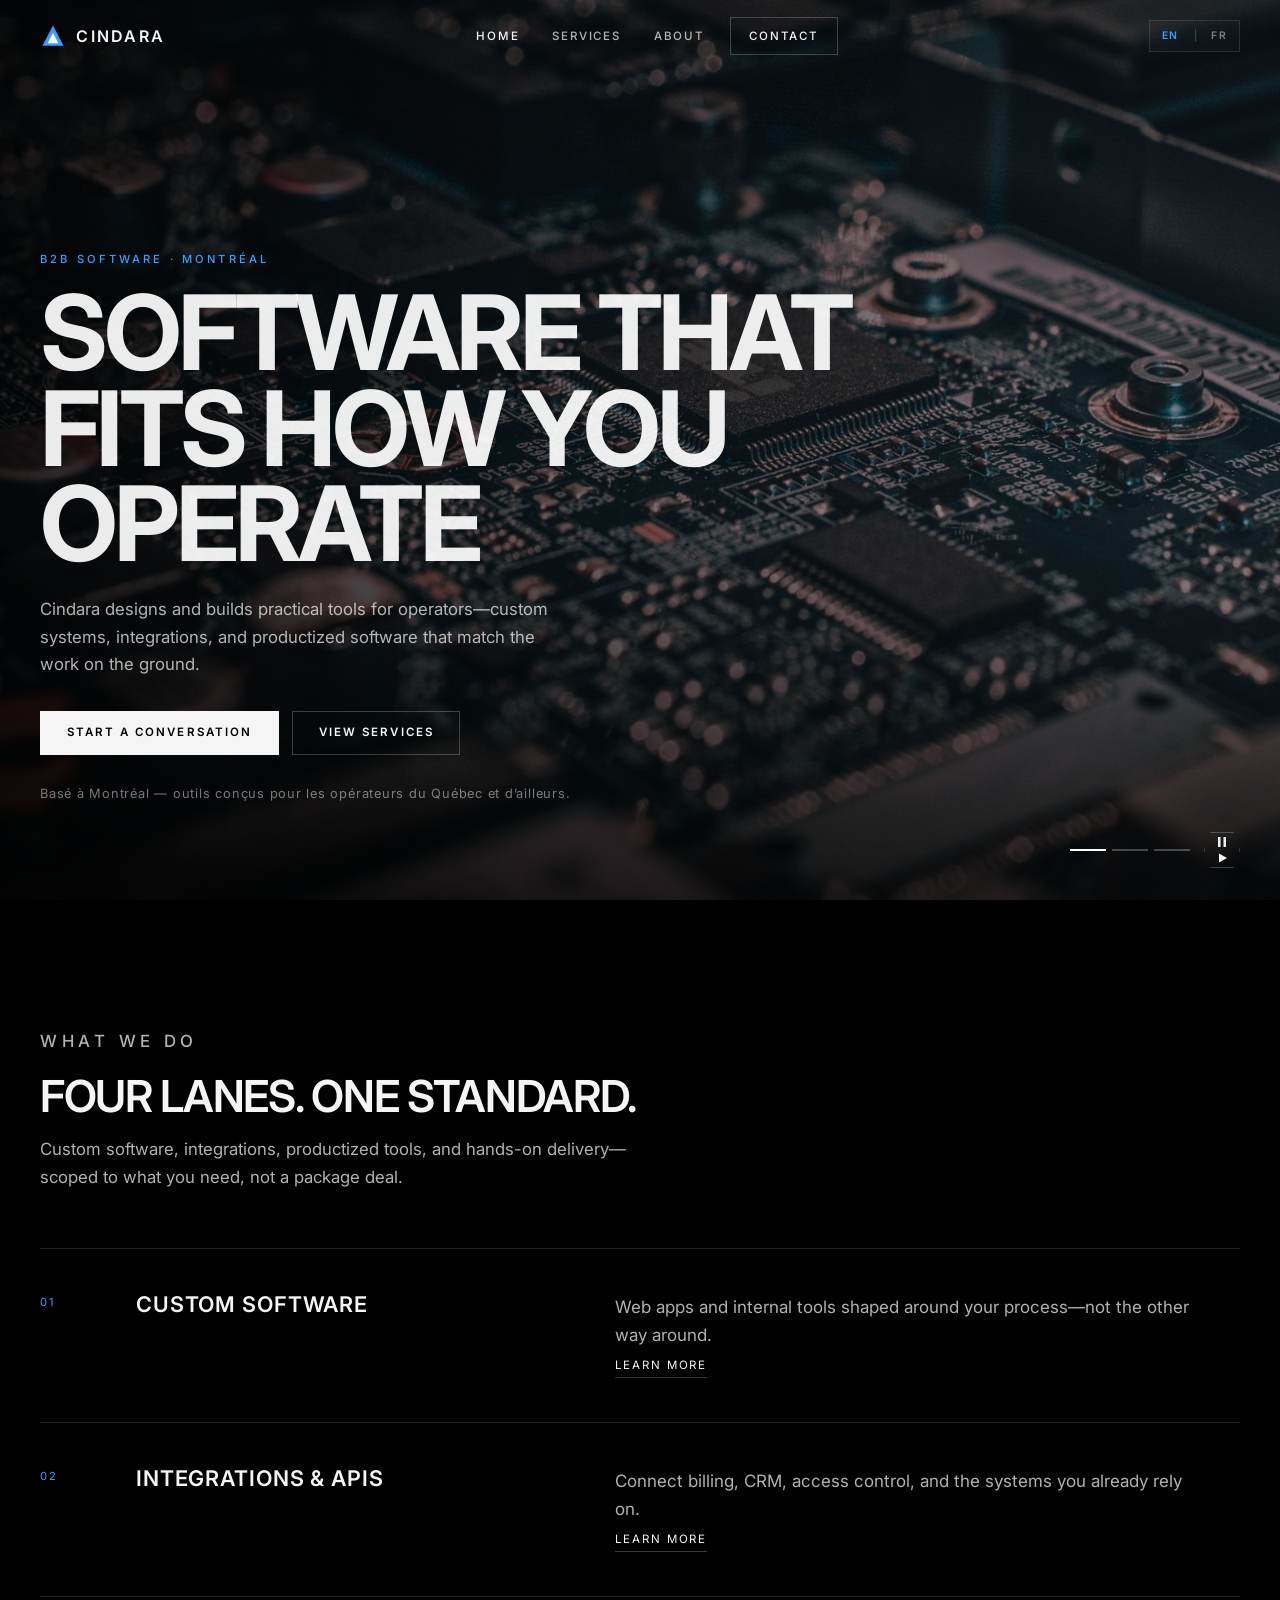
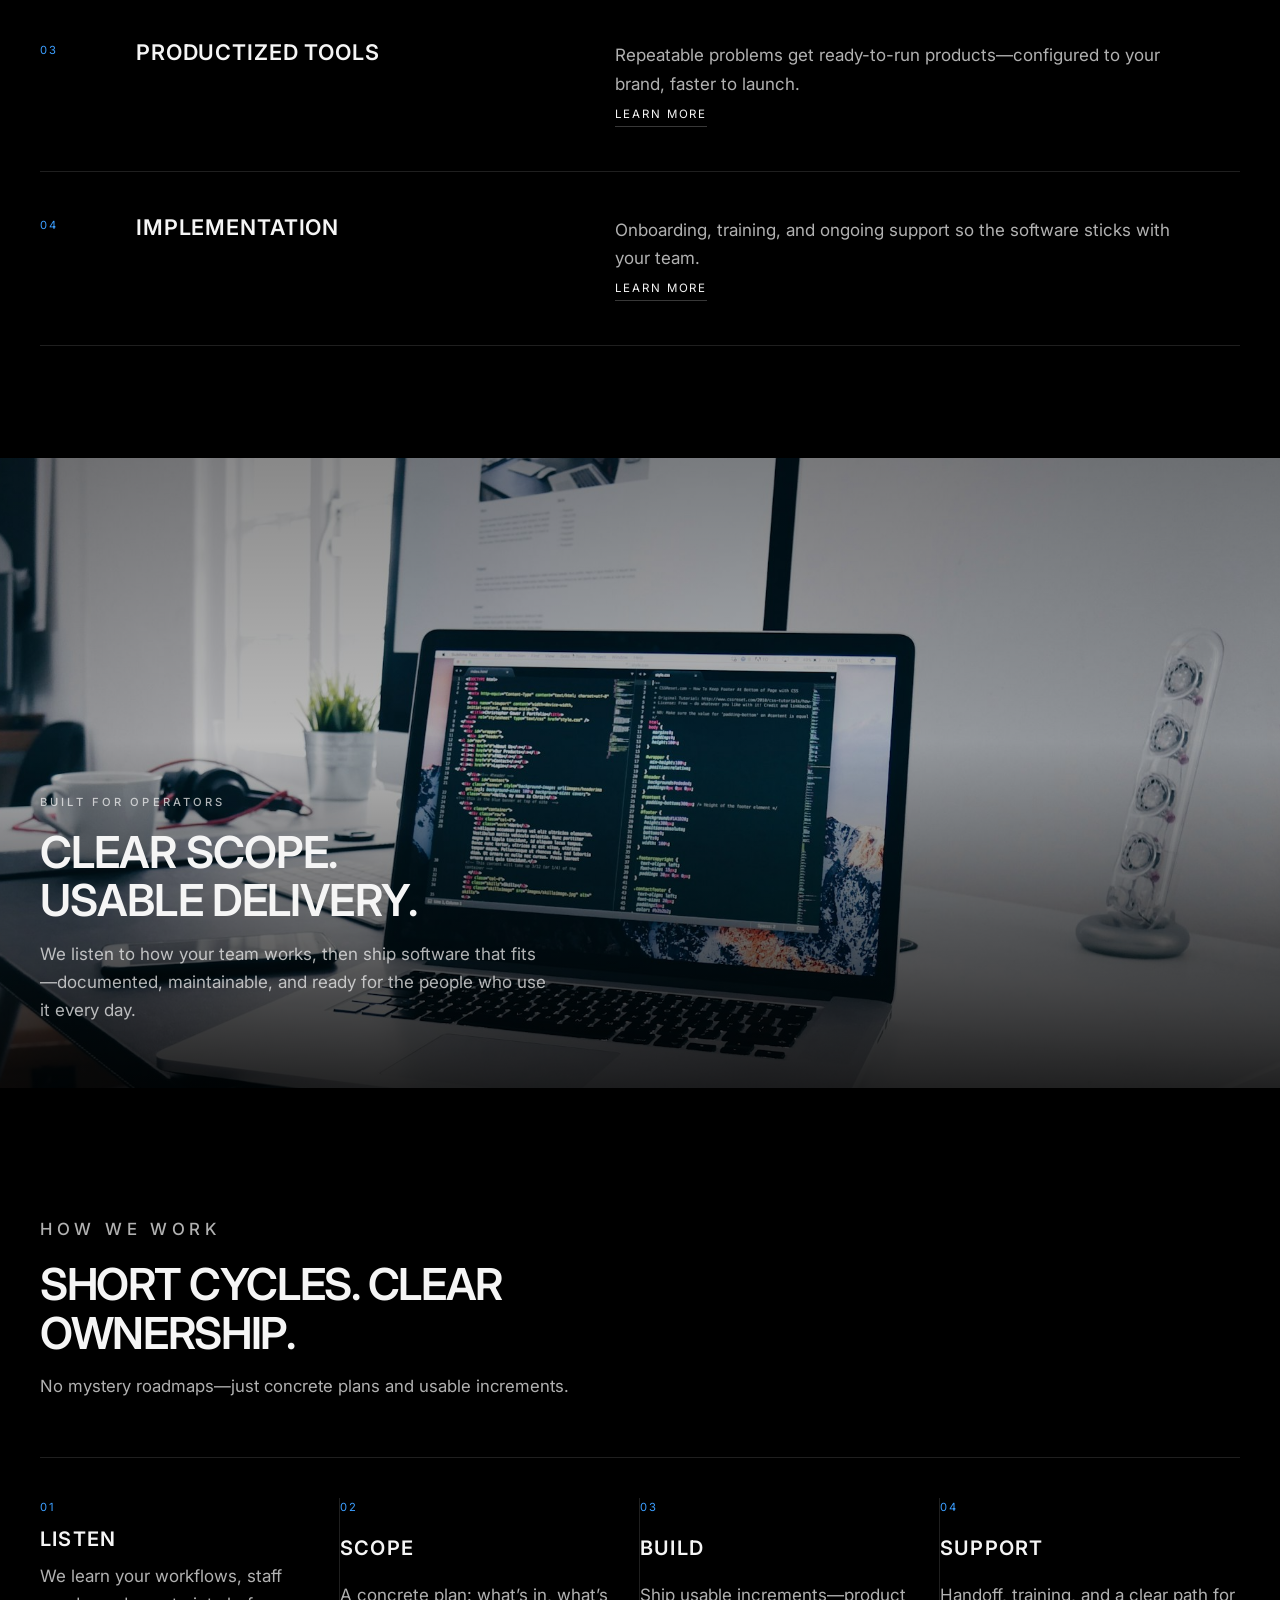
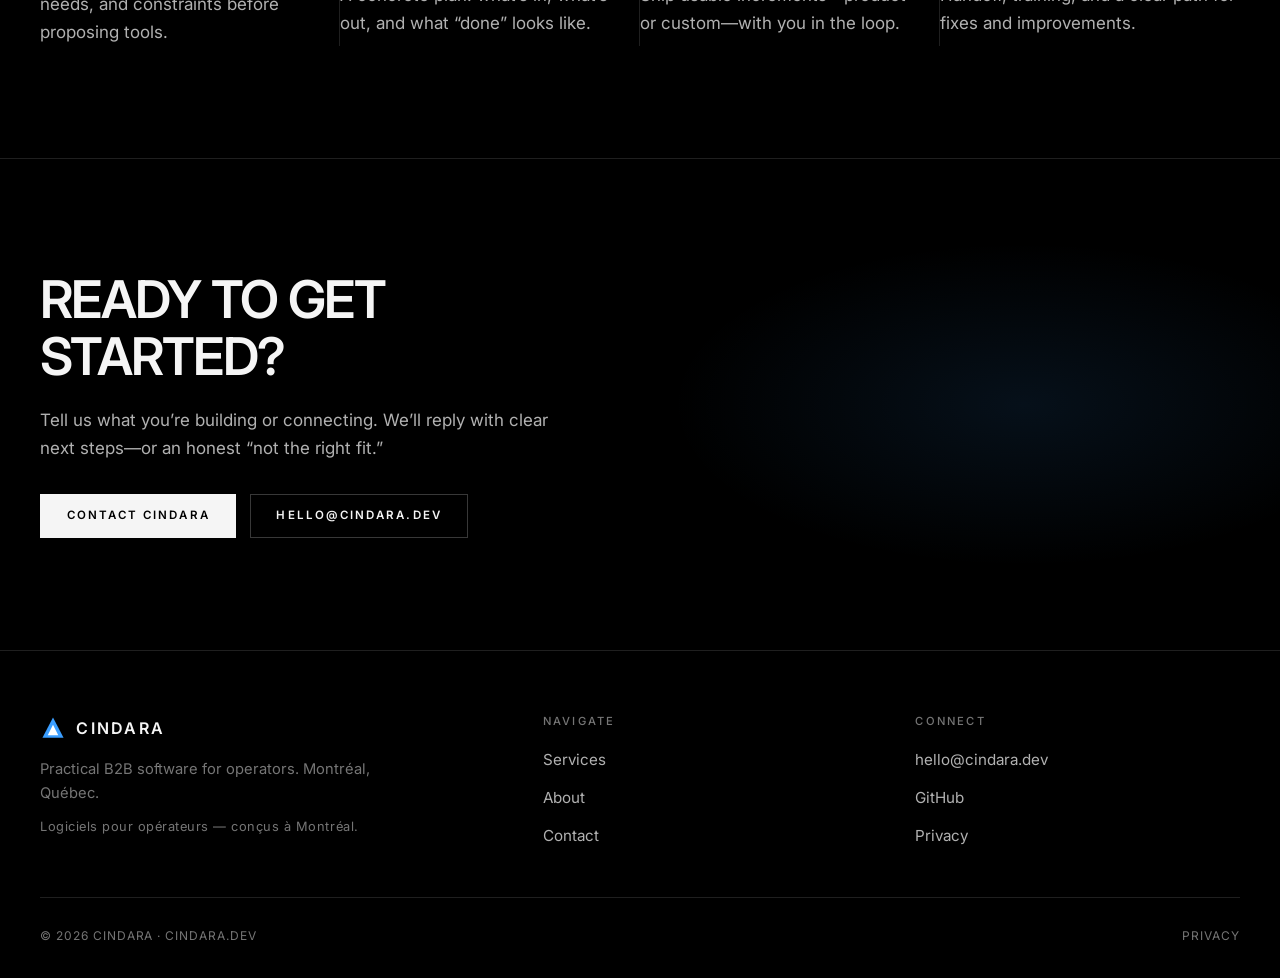
==== commit 4db47d82: "Add EN/FR language switcher" ====
--- a/index.html
+++ b/index.html
@@ -3,8 +3,8 @@
 <head>
   <meta charset="UTF-8">
   <meta name="viewport" content="width=device-width, initial-scale=1">
-  <meta name="description" content="Cindara builds practical B2B software for operators — custom tools, integrations, productized tools, and implementation. Montréal / Québec.">
-  <title>Cindara — Practical B2B software</title>
+  <meta name="description" content="Cindara builds practical B2B software for operators — custom tools, integrations, productized tools, and implementation. Montréal / Québec." data-i18n-meta="meta.index.desc">
+  <title data-i18n-doc-title="meta.index.title">Cindara — Practical B2B software</title>
   <link rel="icon" href="favicon.svg" type="image/svg+xml">
   <link rel="preconnect" href="https://fonts.googleapis.com">
   <link rel="preconnect" href="https://fonts.gstatic.com" crossorigin>
@@ -12,37 +12,44 @@
   <link rel="stylesheet" href="css/styles.css">
 </head>
 <body>
-  <a class="skip-link" href="#main">Skip to content</a>
+  <a class="skip-link" href="#main" data-i18n="skip">Skip to content</a>
 
   <header class="site-header">
     <div class="container header-inner">
-      <a class="logo" href="index.html" aria-label="Cindara home">
+      <a class="logo" href="index.html" aria-label="Cindara home" data-i18n-aria="logo.aria">
         <svg class="logo-mark" viewBox="0 0 32 32" fill="none" aria-hidden="true">
           <path d="M16 3L29 28H3L16 3Z" fill="#3B9EFF"/>
           <path d="M16 12L22.5 25H9.5L16 12Z" fill="#FFFFFF"/>
         </svg>
         Cindara
       </a>
-      <nav class="nav-desktop" aria-label="Primary">
-        <a href="index.html" class="active" aria-current="page">Home</a>
-        <a href="services.html">Services</a>
-        <a href="about.html">About</a>
-        <a href="contact.html" class="nav-cta">Contact</a>
+      <nav class="nav-desktop" aria-label="Primary" data-i18n-aria="nav.primary">
+        <a href="index.html" class="active" aria-current="page" data-i18n="nav.home">Home</a>
+        <a href="services.html" data-i18n="nav.services">Services</a>
+        <a href="about.html" data-i18n="nav.about">About</a>
+        <a href="contact.html" class="nav-cta" data-i18n="nav.contact">Contact</a>
       </nav>
-      <button class="menu-toggle" type="button" aria-label="Open menu" aria-expanded="false" aria-controls="mobile-nav">
-        <span></span><span></span><span></span>
-      </button>
+      <div class="header-actions">
+        <div class="lang-switch" role="group" aria-label="Language" data-i18n-aria="lang.label">
+          <button type="button" class="lang-btn is-active" data-lang="en" aria-pressed="true">EN</button>
+          <span class="lang-sep" aria-hidden="true">|</span>
+          <button type="button" class="lang-btn" data-lang="fr" aria-pressed="false">FR</button>
+        </div>
+        <button class="menu-toggle" type="button" aria-label="Open menu" data-i18n-aria="nav.open" aria-expanded="false" aria-controls="mobile-nav">
+          <span></span><span></span><span></span>
+        </button>
+      </div>
     </div>
-    <nav id="mobile-nav" class="nav-mobile" aria-label="Mobile">
-      <a href="index.html" class="active" aria-current="page">Home</a>
-      <a href="services.html">Services</a>
-      <a href="about.html">About</a>
-      <a href="contact.html" class="nav-cta">Contact</a>
+    <nav id="mobile-nav" class="nav-mobile" aria-label="Mobile" data-i18n-aria="nav.mobile">
+      <a href="index.html" class="active" aria-current="page" data-i18n="nav.home">Home</a>
+        <a href="services.html" data-i18n="nav.services">Services</a>
+        <a href="about.html" data-i18n="nav.about">About</a>
+        <a href="contact.html" class="nav-cta" data-i18n="nav.contact">Contact</a>
     </nav>
   </header>
 
   <main id="main">
-    <section class="hero-cinematic" aria-label="Introduction">
+    <section class="hero-cinematic" aria-label="Introduction" data-i18n-aria="home.hero.aria">
       <div class="hero-slides" aria-hidden="true">
         <div class="hero-slide is-active">
           <div class="hero-slide__media" style="background-image: url('images/hero-tech.jpg')"></div>
@@ -56,24 +63,24 @@
       </div>
       <div class="hero-overlay"></div>
       <div class="hero-content">
-        <p class="eyebrow">B2B software · Montréal</p>
-        <h1>Software that fits how you operate</h1>
-        <p class="hero-lead">
+        <p class="eyebrow" data-i18n="home.hero.eyebrow">B2B software · Montréal</p>
+        <h1 data-i18n="home.hero.title">Software that fits how you operate</h1>
+        <p class="hero-lead" data-i18n="home.hero.lead">
           Cindara designs and builds practical tools for operators—custom systems, integrations, and productized software that match the work on the ground.
         </p>
         <div class="btn-group">
-          <a class="btn btn-primary" href="contact.html">Start a conversation</a>
-          <a class="btn btn-secondary" href="services.html">View services</a>
-        </div>
-        <p class="hero-fr">Basé à Montréal — outils conçus pour les opérateurs du Québec et d’ailleurs.</p>
+          <a class="btn btn-primary" href="contact.html" data-i18n="home.hero.cta1">Start a conversation</a>
+          <a class="btn btn-secondary" href="services.html" data-i18n="home.hero.cta2">View services</a>
+        </div>
+        <p class="hero-fr" data-i18n="home.hero.fr">Basé à Montréal — outils conçus pour les opérateurs du Québec et d’ailleurs.</p>
       </div>
       <div class="hero-controls">
-        <div class="hero-progress" role="tablist" aria-label="Hero slides">
-          <button type="button" class="is-active" aria-label="Slide 1" aria-current="true"></button>
-          <button type="button" aria-label="Slide 2"></button>
-          <button type="button" aria-label="Slide 3"></button>
-        </div>
-        <button type="button" class="hero-pause" aria-label="Pause slideshow" aria-pressed="false">
+        <div class="hero-progress" role="tablist" aria-label="Hero slides" data-i18n-aria="home.slides">
+          <button type="button" class="is-active" aria-label="Slide 1" data-i18n-aria="home.slide1" aria-current="true"></button>
+          <button type="button" aria-label="Slide 2" data-i18n-aria="home.slide2"></button>
+          <button type="button" aria-label="Slide 3" data-i18n-aria="home.slide3"></button>
+        </div>
+        <button type="button" class="hero-pause" aria-label="Pause slideshow" data-i18n-aria="home.pause" aria-pressed="false">
           <svg class="icon-pause" viewBox="0 0 12 12" fill="currentColor" aria-hidden="true"><rect x="2" y="1" width="2.5" height="10"/><rect x="7.5" y="1" width="2.5" height="10"/></svg>
           <svg class="icon-play" viewBox="0 0 12 12" fill="currentColor" aria-hidden="true" hidden><path d="M3 1.5v9l8-4.5-8-4.5z"/></svg>
         </button>
@@ -83,80 +90,80 @@
     <section class="section" id="what-we-do">
       <div class="container">
         <div class="section-header reveal">
-          <p class="eyebrow">What we do</p>
-          <h2>Four lanes. One standard.</h2>
-          <p>Custom software, integrations, productized tools, and hands-on delivery—scoped to what you need, not a package deal.</p>
+          <p class="eyebrow" data-i18n="home.what.eyebrow">What we do</p>
+          <h2 data-i18n="home.what.title">Four lanes. One standard.</h2>
+          <p data-i18n="home.what.lead">Custom software, integrations, productized tools, and hands-on delivery—scoped to what you need, not a package deal.</p>
         </div>
         <div class="offer-grid">
           <article class="offer-item reveal">
             <span class="offer-num">01</span>
-            <h3>Custom software</h3>
-            <div>
-              <p>Web apps and internal tools shaped around your process—not the other way around.</p>
-              <a href="services.html">Learn more</a>
+            <h3 data-i18n="home.offer1.title">Custom software</h3>
+            <div>
+              <p data-i18n="home.offer1.body">Web apps and internal tools shaped around your process—not the other way around.</p>
+              <a href="services.html" data-i18n="home.learnMore">Learn more</a>
             </div>
           </article>
           <article class="offer-item reveal">
             <span class="offer-num">02</span>
-            <h3>Integrations &amp; APIs</h3>
-            <div>
-              <p>Connect billing, CRM, access control, and the systems you already rely on.</p>
-              <a href="services.html">Learn more</a>
+            <h3 data-i18n="home.offer2.title">Integrations &amp; APIs</h3>
+            <div>
+              <p data-i18n="home.offer2.body">Connect billing, CRM, access control, and the systems you already rely on.</p>
+              <a href="services.html" data-i18n="home.learnMore">Learn more</a>
             </div>
           </article>
           <article class="offer-item reveal">
             <span class="offer-num">03</span>
-            <h3>Productized tools</h3>
-            <div>
-              <p>Repeatable problems get ready-to-run products—configured to your brand, faster to launch.</p>
-              <a href="services.html">Learn more</a>
+            <h3 data-i18n="home.offer3.title">Productized tools</h3>
+            <div>
+              <p data-i18n="home.offer3.body">Repeatable problems get ready-to-run products—configured to your brand, faster to launch.</p>
+              <a href="services.html" data-i18n="home.learnMore">Learn more</a>
             </div>
           </article>
           <article class="offer-item reveal">
             <span class="offer-num">04</span>
-            <h3>Implementation</h3>
-            <div>
-              <p>Onboarding, training, and ongoing support so the software sticks with your team.</p>
-              <a href="services.html">Learn more</a>
-            </div>
-          </article>
-        </div>
-      </div>
-    </section>
-
-    <section class="bleed-panel" aria-label="Technology">
+            <h3 data-i18n="home.offer4.title">Implementation</h3>
+            <div>
+              <p data-i18n="home.offer4.body">Onboarding, training, and ongoing support so the software sticks with your team.</p>
+              <a href="services.html" data-i18n="home.learnMore">Learn more</a>
+            </div>
+          </article>
+        </div>
+      </div>
+    </section>
+
+    <section class="bleed-panel" aria-label="Technology" data-i18n-aria="home.built.aria">
       <div class="bleed-panel__media" style="background-image: url('images/laptop-code.jpg')"></div>
       <div class="bleed-panel__shade"></div>
       <div class="bleed-panel__content reveal">
-        <p class="eyebrow">Built for operators</p>
-        <h2>Clear scope. Usable delivery.</h2>
-        <p>We listen to how your team works, then ship software that fits—documented, maintainable, and ready for the people who use it every day.</p>
+        <p class="eyebrow" data-i18n="home.built.eyebrow">Built for operators</p>
+        <h2 data-i18n="home.built.title">Clear scope. Usable delivery.</h2>
+        <p data-i18n="home.built.body">We listen to how your team works, then ship software that fits—documented, maintainable, and ready for the people who use it every day.</p>
       </div>
     </section>
 
     <section class="section" id="process">
       <div class="container">
         <div class="section-header reveal">
-          <p class="eyebrow">How we work</p>
-          <h2>Short cycles. Clear ownership.</h2>
-          <p>No mystery roadmaps—just concrete plans and usable increments.</p>
+          <p class="eyebrow" data-i18n="home.how.eyebrow">How we work</p>
+          <h2 data-i18n="home.how.title">Short cycles. Clear ownership.</h2>
+          <p data-i18n="home.how.lead">No mystery roadmaps—just concrete plans and usable increments.</p>
         </div>
         <ol class="steps">
           <li class="step reveal">
-            <h3>Listen</h3>
-            <p>We learn your workflows, staff needs, and constraints before proposing tools.</p>
-          </li>
-          <li class="step reveal">
-            <h3>Scope</h3>
-            <p>A concrete plan: what’s in, what’s out, and what “done” looks like.</p>
-          </li>
-          <li class="step reveal">
-            <h3>Build</h3>
-            <p>Ship usable increments—product or custom—with you in the loop.</p>
-          </li>
-          <li class="step reveal">
-            <h3>Support</h3>
-            <p>Handoff, training, and a clear path for fixes and improvements.</p>
+            <h3 data-i18n="home.step1.title">Listen</h3>
+            <p data-i18n="home.step1.body">We learn your workflows, staff needs, and constraints before proposing tools.</p>
+          </li>
+          <li class="step reveal">
+            <h3 data-i18n="home.step2.title">Scope</h3>
+            <p data-i18n="home.step2.body">A concrete plan: what’s in, what’s out, and what “done” looks like.</p>
+          </li>
+          <li class="step reveal">
+            <h3 data-i18n="home.step3.title">Build</h3>
+            <p data-i18n="home.step3.body">Ship usable increments—product or custom—with you in the loop.</p>
+          </li>
+          <li class="step reveal">
+            <h3 data-i18n="home.step4.title">Support</h3>
+            <p data-i18n="home.step4.body">Handoff, training, and a clear path for fixes and improvements.</p>
           </li>
         </ol>
       </div>
@@ -164,10 +171,10 @@
 
     <section class="cta-band">
       <div class="container reveal">
-        <h2>Ready to get started?</h2>
-        <p>Tell us what you’re building or connecting. We’ll reply with clear next steps—or an honest “not the right fit.”</p>
+        <h2 data-i18n="home.cta.title">Ready to get started?</h2>
+        <p data-i18n="home.cta.body">Tell us what you’re building or connecting. We’ll reply with clear next steps—or an honest “not the right fit.”</p>
         <div class="btn-group">
-          <a class="btn btn-primary" href="contact.html">Contact Cindara</a>
+          <a class="btn btn-primary" href="contact.html" data-i18n="home.cta.btn">Contact Cindara</a>
           <a class="btn btn-secondary" href="mailto:hello@cindara.dev">hello@cindara.dev</a>
         </div>
       </div>
@@ -185,33 +192,35 @@
             </svg>
             Cindara
           </a>
-          <p>Practical B2B software for operators. Montréal, Québec.</p>
-          <p class="footer-fr">Logiciels pour opérateurs — conçus à Montréal.</p>
+          <p data-i18n="footer.tagline">Practical B2B software for operators. Montréal, Québec.</p>
+          <p class="footer-fr" data-i18n="footer.taglineAlt">Logiciels pour opérateurs — conçus à Montréal.</p>
         </div>
         <div class="footer-col">
-          <h4>Navigate</h4>
+          <h4 data-i18n="footer.navigate">Navigate</h4>
           <ul>
-            <li><a href="services.html">Services</a></li>
-            <li><a href="about.html">About</a></li>
-            <li><a href="contact.html">Contact</a></li>
+            <li><a href="services.html" data-i18n="nav.services">Services</a></li>
+            <li><a href="about.html" data-i18n="nav.about">About</a></li>
+            <li><a href="contact.html" data-i18n="nav.contact">Contact</a></li>
           </ul>
         </div>
         <div class="footer-col">
-          <h4>Connect</h4>
+          <h4 data-i18n="footer.connect">Connect</h4>
           <ul>
             <li><a href="mailto:hello@cindara.dev">hello@cindara.dev</a></li>
             <li><a href="https://github.com/alexbalut/cindara" rel="noopener noreferrer" target="_blank">GitHub</a></li>
-            <li><a href="privacy.html">Privacy</a></li>
+            <li><a href="privacy.html" data-i18n="footer.privacy">Privacy</a></li>
           </ul>
         </div>
       </div>
       <div class="footer-bottom">
-        <span>© 2026 Cindara · cindara.dev</span>
-        <span><a href="privacy.html">Privacy</a></span>
+        <span data-i18n="footer.copy">© 2026 Cindara · cindara.dev</span>
+        <span><a href="privacy.html" data-i18n="footer.privacy">Privacy</a></span>
       </div>
     </div>
   </footer>
 
+  <script src="js/i18n.js"></script>
   <script src="js/main.js"></script>
 </body>
 </html>
+
--- a/css/styles.css
+++ b/css/styles.css
@@ -1012,3 +1012,55 @@
     transform: scaleX(1);
   }
 }
+
+/* —— Language switcher —— */
+.lang-switch {
+  display: inline-flex;
+  align-items: center;
+  gap: 0.35rem;
+  margin-left: 0.75rem;
+  margin-right: 0.35rem;
+  padding: 0.2rem 0.15rem;
+  border: 1px solid var(--line);
+  background: rgba(255, 255, 255, 0.02);
+}
+.lang-btn {
+  appearance: none;
+  border: 0;
+  background: transparent;
+  color: var(--text-dim);
+  font-family: inherit;
+  font-size: 0.65rem;
+  font-weight: 600;
+  letter-spacing: 0.18em;
+  text-transform: uppercase;
+  padding: 0.4rem 0.55rem;
+  cursor: pointer;
+  line-height: 1;
+  transition: color 0.2s var(--ease);
+}
+.lang-btn:hover { color: var(--text-soft); }
+.lang-btn.is-active {
+  color: var(--accent);
+}
+.lang-btn:focus-visible {
+  outline: 2px solid var(--focus);
+  outline-offset: 2px;
+}
+.lang-sep {
+  color: var(--text-dim);
+  font-size: 0.65rem;
+  opacity: 0.55;
+  user-select: none;
+}
+.header-actions {
+  display: flex;
+  align-items: center;
+  gap: 0.35rem;
+}
+@media (min-width: 900px) {
+  .lang-switch {
+    margin-left: 1rem;
+    margin-right: 0;
+  }
+}
